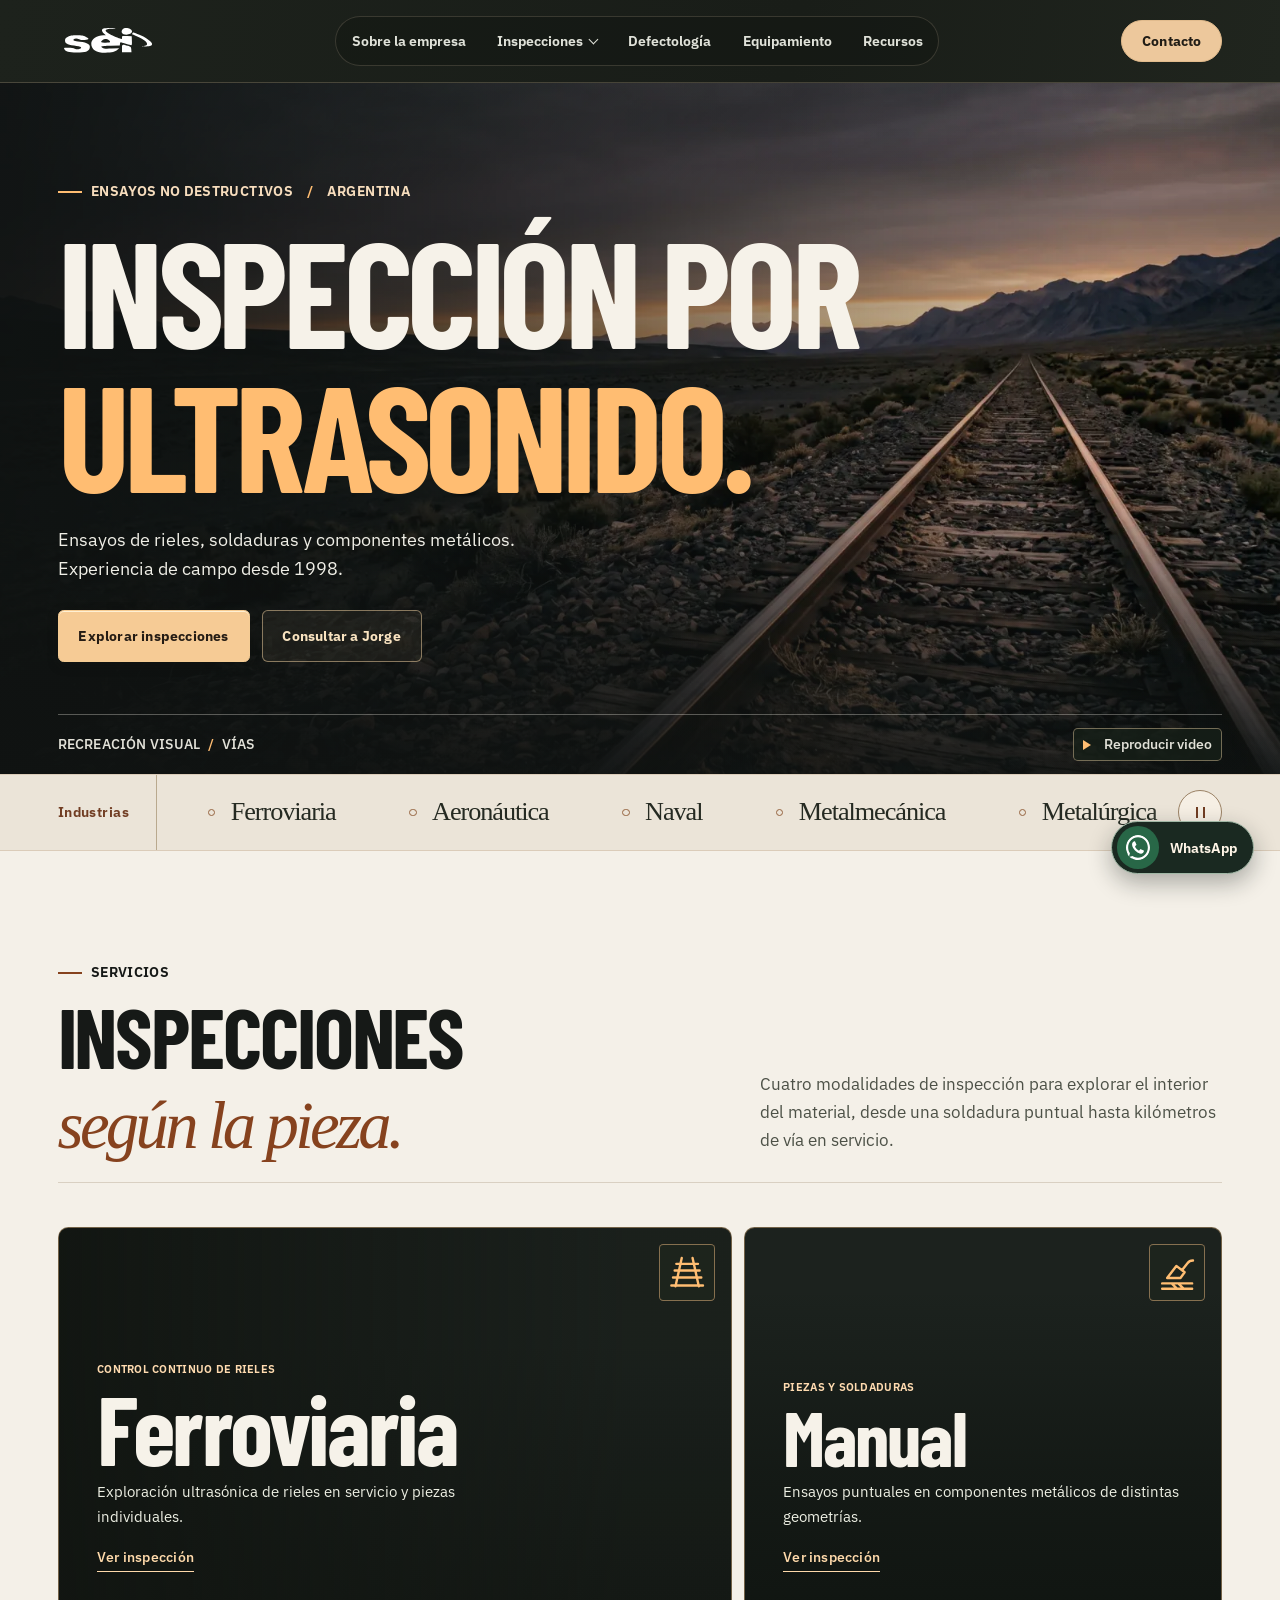
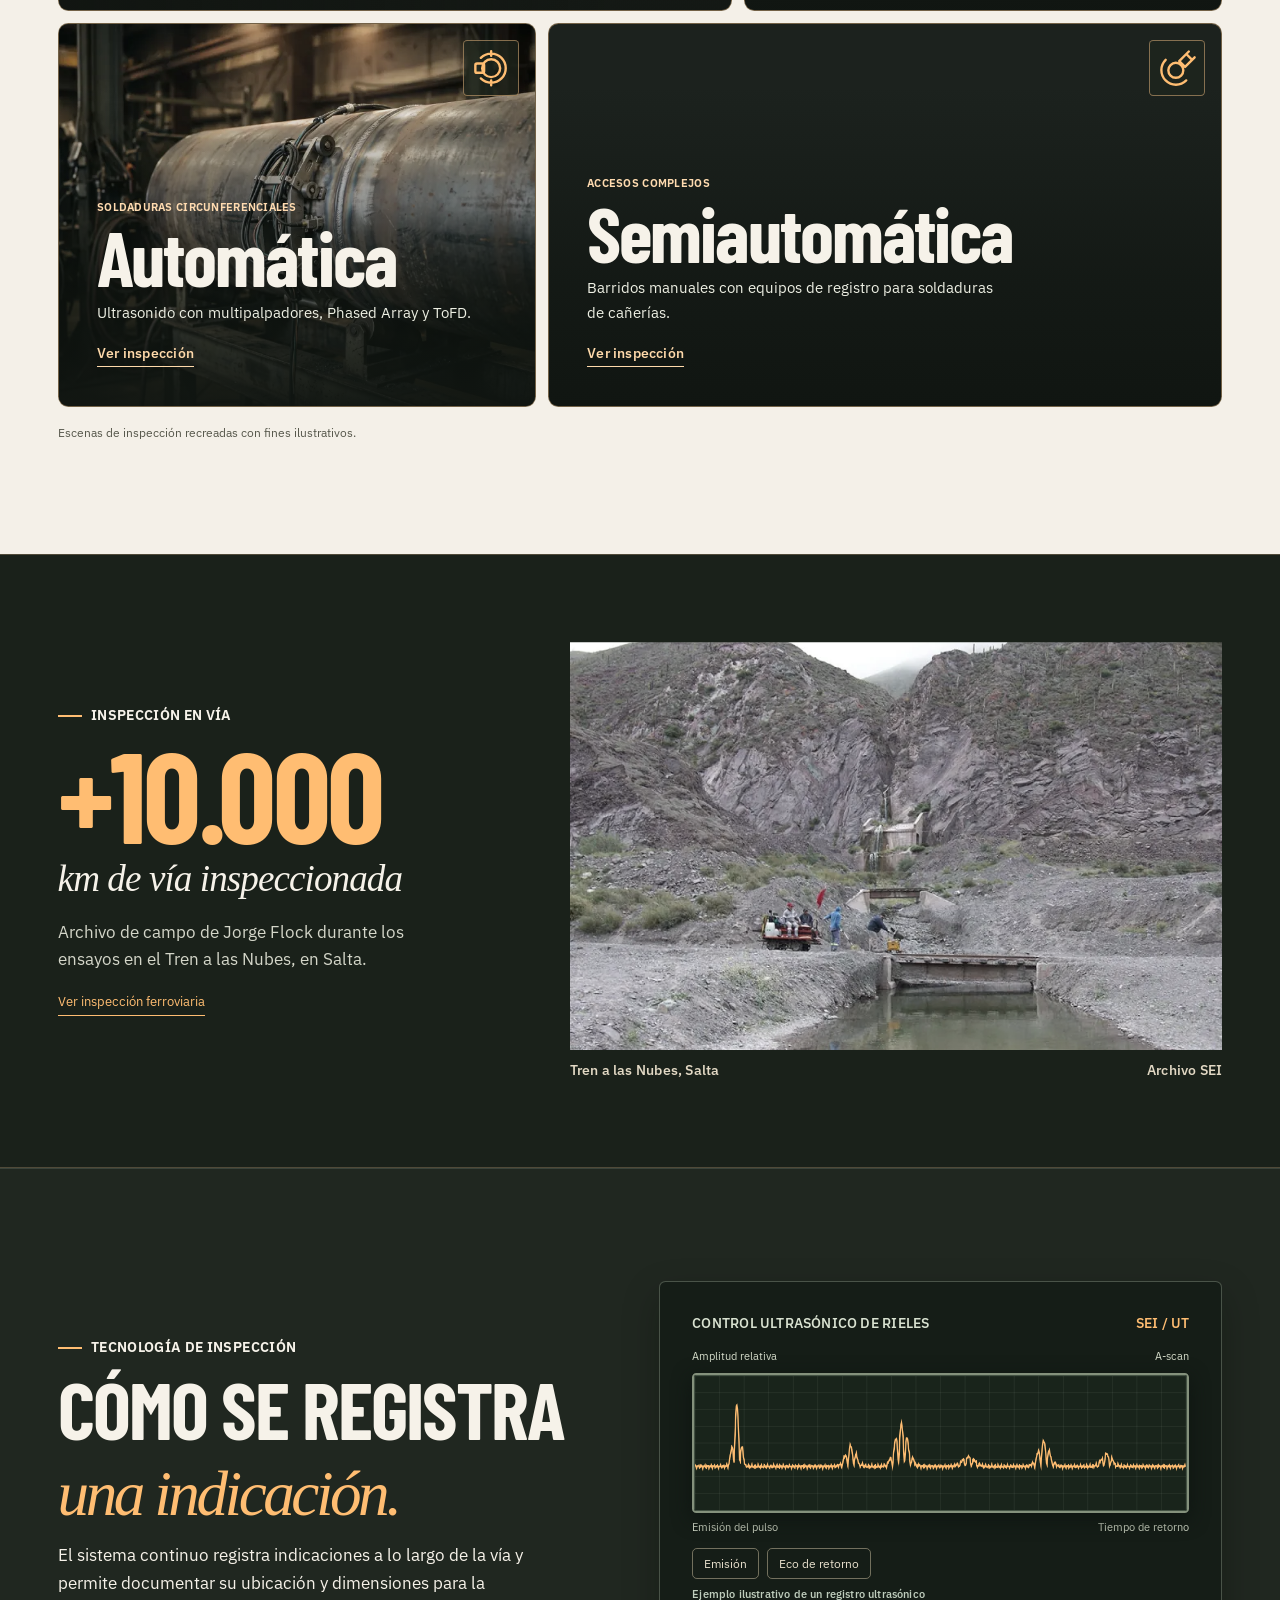
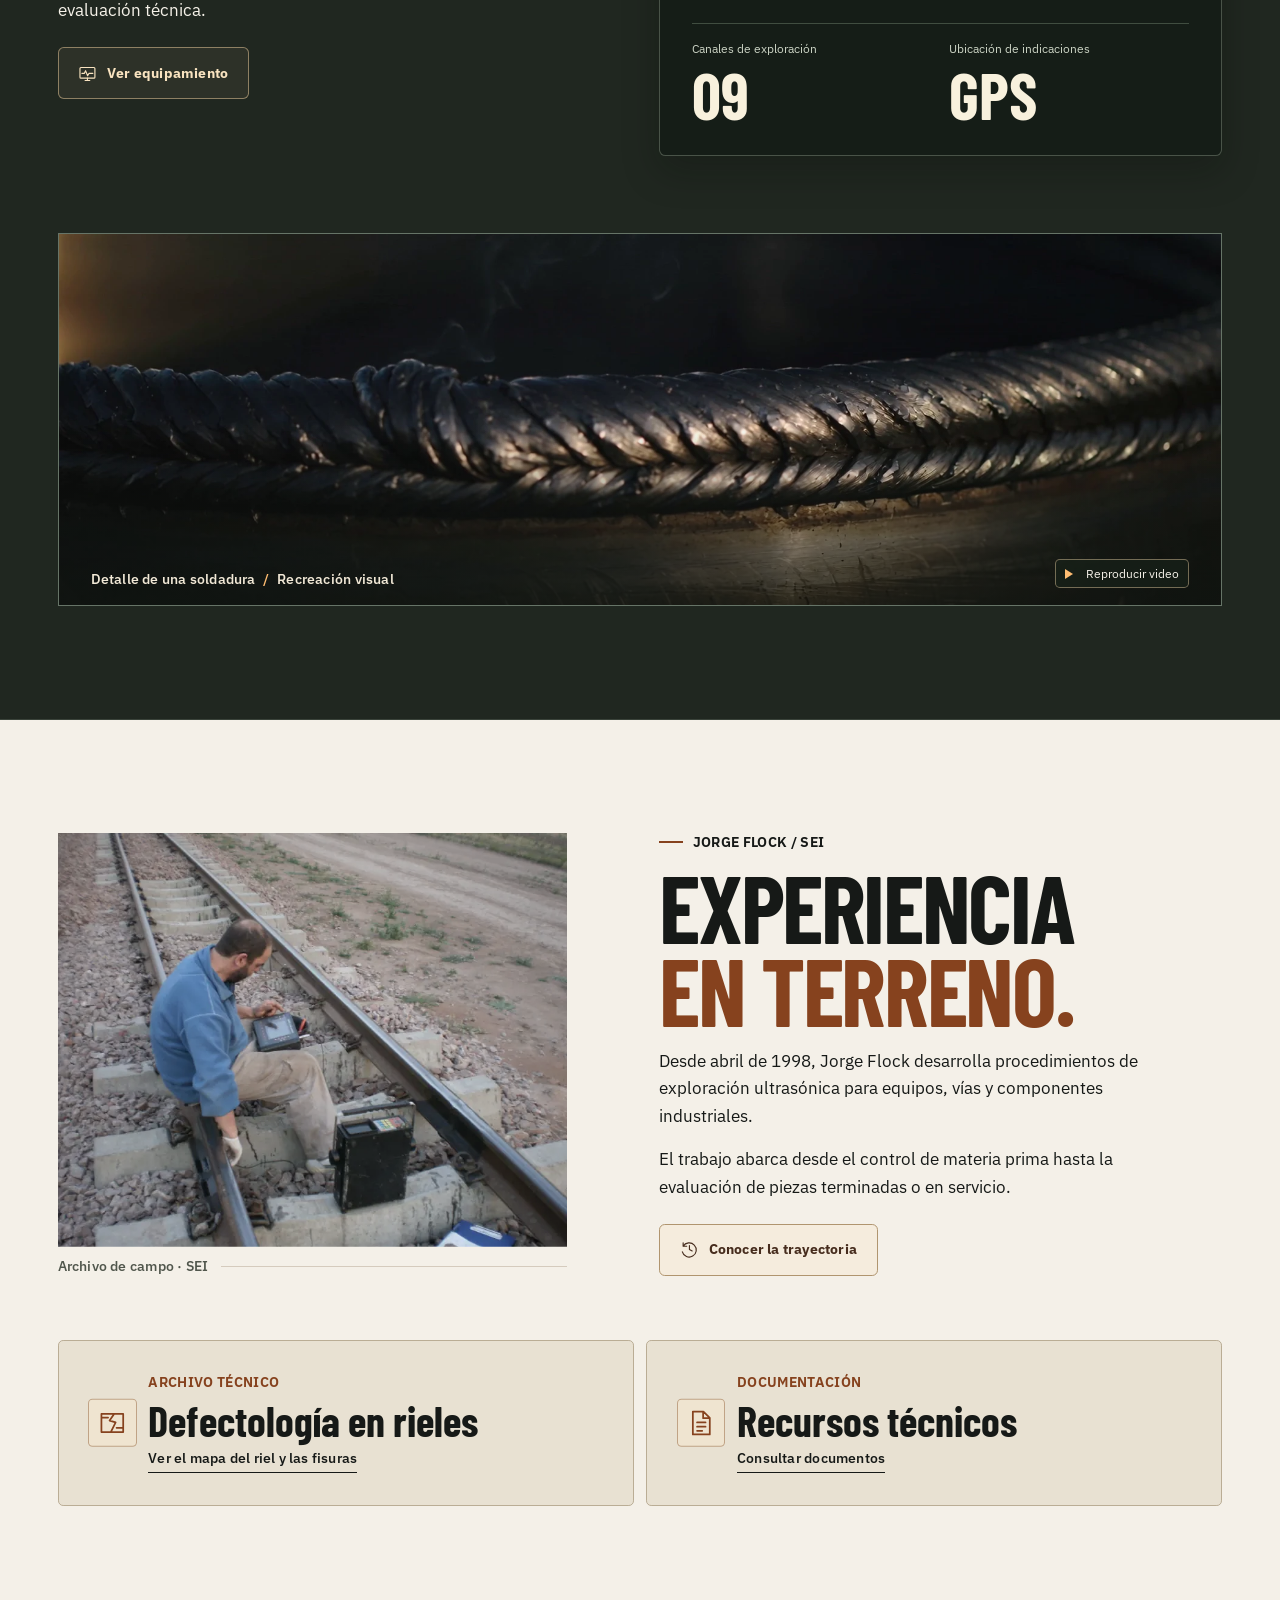
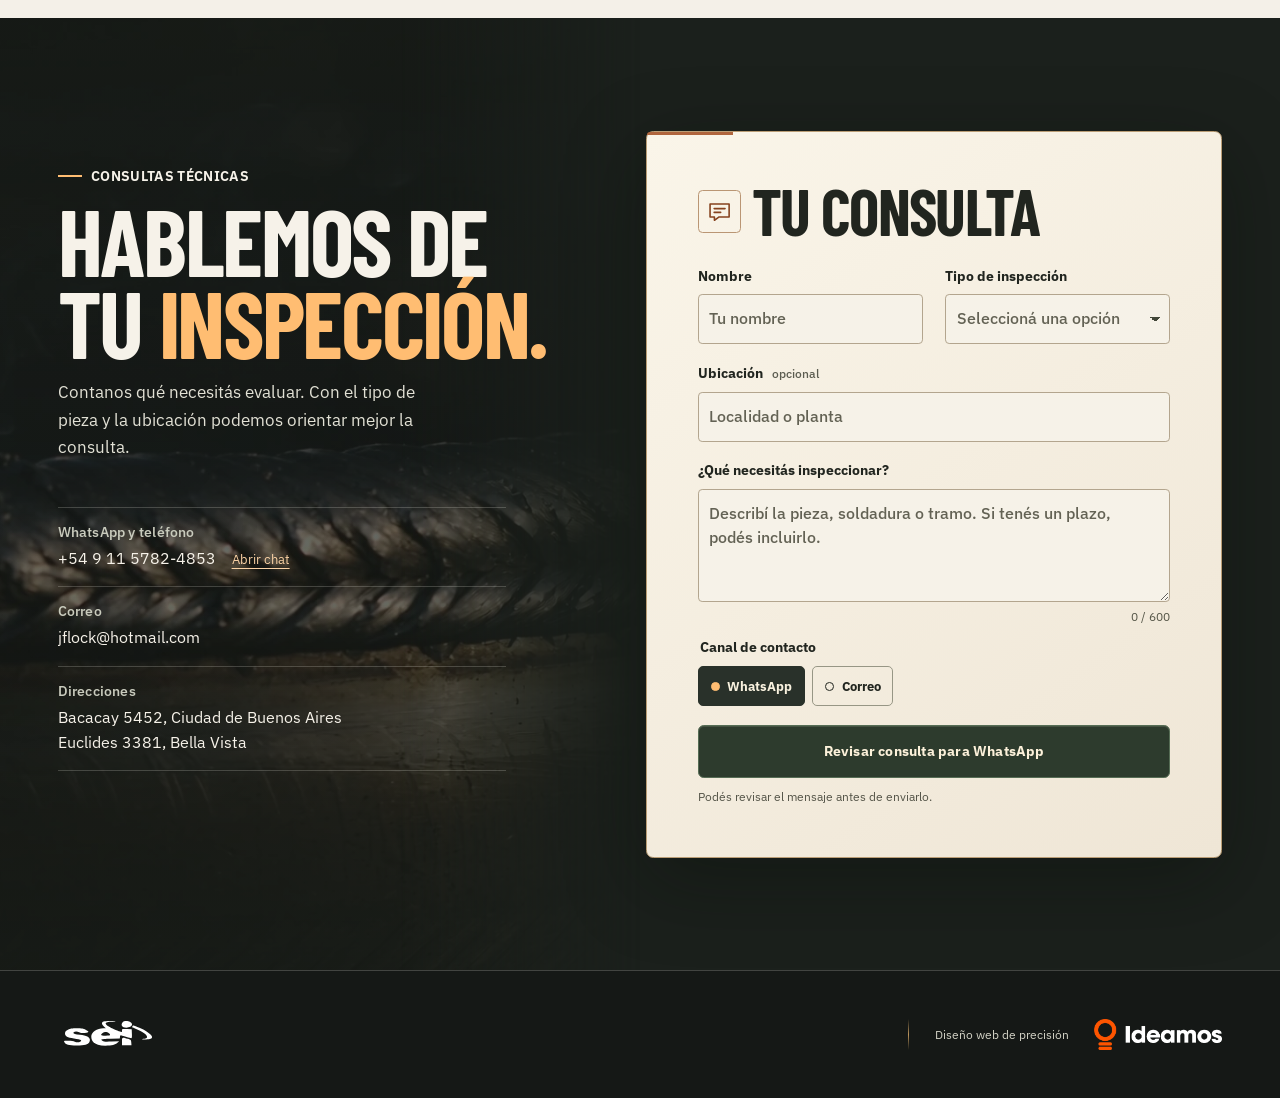
==== index.html @ f67b3a11 "Refinar la cinta editorial de industrias" ====
<!doctype html>
<html lang="es-AR">
<head>
  <meta charset="utf-8">
  <meta name="viewport" content="width=device-width, initial-scale=1">
  <meta name="description" content="Jorge Flock · SEI. Ensayos no destructivos e inspección por ultrasonido de rieles, soldaduras y piezas metálicas. Experiencia en Argentina desde 1998.">
  <meta name="robots" content="noindex, follow">
  <meta property="og:type" content="website">
  <meta property="og:locale" content="es_AR">
  <meta property="og:site_name" content="Jorge Flock SEI">
  <meta property="og:title" content="Ensayos no destructivos por ultrasonido | Jorge Flock SEI">
  <meta property="og:description" content="Jorge Flock · SEI. Ensayos no destructivos e inspección por ultrasonido de rieles, soldaduras y piezas metálicas. Experiencia en Argentina desde 1998.">
  <meta property="og:url" content="https://estudioideamos.github.io/jorge-flock/">
  <meta property="og:image" content="https://estudioideamos.github.io/jorge-flock/assets/rail-dawn.webp">
  <meta name="twitter:card" content="summary_large_image">
  <meta name="theme-color" content="#151817">
  <link rel="icon" href="assets/marca.svg?v=sei" type="image/svg+xml">
  <link rel="stylesheet" href="assets/site.css?v=flock-industries">
  <script src="assets/site.js?v=flock-speed-editorial" defer></script>
  <title>Ensayos no destructivos por ultrasonido | Jorge Flock SEI</title>
  <script type="application/ld+json">{"@context":"https://schema.org","@type":"Organization","name":"Jorge Flock SEI","url":"https://jorgeflock.com.ar/","logo":"https://estudioideamos.github.io/jorge-flock/assets/sei.svg","telephone":"+54 9 11 5782 4853","email":"jflock@hotmail.com","areaServed":"Argentina"}</script>
</head>
<body class="home">
<div class="reading-progress" aria-hidden="true"></div>
<a class="skip" href="#contenido">Ir al contenido</a>
<header class="masthead">
  <div class="shell header-inner">
    <a class="brand" href="./" aria-label="SEI Jorge Flock, inicio"><img class="brand-logo" src="assets/sei.svg" width="153" height="56" alt=""></a>
    <button type="button" class="menu-toggle" aria-expanded="false" aria-controls="menu"><span class="menu-toggle-icon" aria-hidden="true"></span><span class="menu-toggle-label">Menú</span></button>
    <nav class="nav" id="menu" aria-label="Principal">
      <a href="sobre-la-empresa/">Sobre la empresa</a>
      <details class="nav-inspections">
        <summary>Inspecciones <span class="nav-chevron" aria-hidden="true"></span></summary>
        <div class="nav-options"><a href="#inspecciones">Todas las inspecciones</a><a href="inspeccion-ferroviaria/" aria-labelledby="nav-inspeccion-ferroviaria" aria-describedby="nav-inspeccion-ferroviaria-detail"><span class="nav-option-icon"><svg class="tech-icon" viewBox="0 0 24 24" aria-hidden="true" focusable="false"><use href="assets/inspection-icons.svg#rail"/></svg></span><span class="nav-option-copy"><strong id="nav-inspeccion-ferroviaria">Inspección ferroviaria</strong><small id="nav-inspeccion-ferroviaria-detail">Exploración continua de rieles</small></span></a><a href="inspeccion-manual/" aria-labelledby="nav-inspeccion-manual" aria-describedby="nav-inspeccion-manual-detail"><span class="nav-option-icon"><svg class="tech-icon" viewBox="0 0 24 24" aria-hidden="true" focusable="false"><use href="assets/inspection-icons.svg#probe"/></svg></span><span class="nav-option-copy"><strong id="nav-inspeccion-manual">Inspección manual</strong><small id="nav-inspeccion-manual-detail">Piezas, soldaduras y componentes</small></span></a><a href="inspeccion-automatica/" aria-labelledby="nav-inspeccion-automatica" aria-describedby="nav-inspeccion-automatica-detail"><span class="nav-option-icon"><svg class="tech-icon" viewBox="0 0 24 24" aria-hidden="true" focusable="false"><use href="assets/inspection-icons.svg#auto"/></svg></span><span class="nav-option-copy"><strong id="nav-inspeccion-automatica">Inspección automática</strong><small id="nav-inspeccion-automatica-detail">Barrido motorizado de soldaduras</small></span></a><a href="inspeccion-semi-automatica/" aria-labelledby="nav-inspeccion-semi-automatica" aria-describedby="nav-inspeccion-semi-automatica-detail"><span class="nav-option-icon"><svg class="tech-icon" viewBox="0 0 24 24" aria-hidden="true" focusable="false"><use href="assets/inspection-icons.svg#semi"/></svg></span><span class="nav-option-copy"><strong id="nav-inspeccion-semi-automatica">Inspección semiautomática</strong><small id="nav-inspeccion-semi-automatica-detail">Barrido guiado en accesos complejos</small></span></a></div>
      </details>
      <a href="defectologia/">Defectología</a><a href="equipamiento/">Equipamiento</a><a href="recursos/">Recursos</a>
      <a class="nav-contact" href="#contacto">Contacto</a>
    </nav>
    <a class="button header-cta" href="#contacto">Contacto</a>
  </div>
</header>
<main id="contenido">
  <section class="hero" aria-labelledby="titulo">
    <div class="hero-media">
      <img width="2300" height="1284" class="hero-poster" src="assets/responsive/rail-dawn-1080.webp" srcset="assets/responsive/rail-dawn-640.webp 640w, assets/responsive/rail-dawn-1080.webp 1080w, assets/responsive/rail-dawn-1600.webp 1600w" sizes="100vw" alt="" fetchpriority="high">
      <video id="hero-film" muted loop playsinline preload="none" data-src="assets/rail-motion.mp4" data-autoplay aria-hidden="true"></video>
    </div>
    <div class="shell hero-inner">
      <p class="eyebrow"><span class="dash"></span> ENSAYOS NO DESTRUCTIVOS <span class="hero-slash">/</span> ARGENTINA</p>
      <h1 id="titulo"><span class="hero-line"><span>Inspección por</span></span>
      <span class="hero-line"><em>ultrasonido.</em></span></h1>
      <p class="hero-description">Ensayos de rieles, soldaduras y componentes metálicos. Experiencia de campo desde 1998.</p>
      <div class="hero-actions"><a class="button solid" href="#inspecciones">Explorar inspecciones</a><a class="button ghost" href="#contacto">Consultar a Jorge</a></div>
      <div class="hero-bottom"><span>RECREACIÓN VISUAL <span class="hero-slash">/</span> VÍAS</span><button class="film-toggle" type="button" aria-controls="hero-film" hidden><i aria-hidden="true"></i><span>Reproducir video</span></button></div>
    </div>
  </section>
  <div class="marquee" role="group" aria-labelledby="marquee-industrias">
    <p class="marquee-label" id="marquee-industrias">Industrias</p>
    <div class="marquee-window"><div class="marquee-track">
      <div class="marquee-group"><span>Ferroviaria</span><span>Aeronáutica</span><span>Naval</span><span>Metalmecánica</span><span>Metalúrgica</span><span>Petróleo y gas</span></div>
      <div class="marquee-group marquee-copy" aria-hidden="true"><span>Ferroviaria</span><span>Aeronáutica</span><span>Naval</span><span>Metalmecánica</span><span>Metalúrgica</span><span>Petróleo y gas</span></div>
    </div></div>
    <button class="marquee-toggle" type="button" aria-label="Pausar cintas en movimiento" hidden><i aria-hidden="true"></i></button>
  </div>

  <section class="services paper section" id="inspecciones" aria-labelledby="servicios-titulo">
    <div class="shell">
      <div class="section-heading" data-reveal><div><p class="eyebrow"><span class="dash"></span> SERVICIOS</p><h2 id="servicios-titulo">Inspecciones<br><em>según la pieza.</em></h2></div><p>Cuatro modalidades de inspección para explorar el interior del material, desde una soldadura puntual hasta kilómetros de vía en servicio.</p></div>
      <div class="service-grid">
        <a data-reveal class="service-card featured" href="inspeccion-ferroviaria/"><img decoding="async" src="assets/responsive/rail-inspection-480.webp" srcset="assets/responsive/rail-inspection-480.webp 480w, assets/responsive/rail-inspection-800.webp 800w, assets/responsive/rail-inspection-1200.webp 1200w, assets/rail-inspection.webp 2300w" sizes="(max-width: 600px) 92vw, (max-width: 960px) 47vw, 40vw" alt="" width="2300" height="1284" loading="lazy"><div class="service-content"><span class="eyebrow">CONTROL CONTINUO DE RIELES</span><h3><svg class="tech-icon" viewBox="0 0 24 24" aria-hidden="true" focusable="false"><use href="assets/inspection-icons.svg#rail"/></svg>Ferroviaria</h3><p>Exploración ultrasónica de rieles en servicio y piezas individuales.</p><span class="card-link">Ver inspección</span></div></a>
        <a data-reveal class="service-card" href="inspeccion-manual/"><img decoding="async" src="assets/responsive/manual-probe-480.webp" srcset="assets/responsive/manual-probe-480.webp 480w, assets/responsive/manual-probe-800.webp 800w, assets/responsive/manual-probe-1200.webp 1200w, assets/manual-probe.webp 2300w" sizes="(max-width: 600px) 92vw, (max-width: 960px) 47vw, 40vw" alt="" width="2300" height="1717" loading="lazy"><div class="service-content"><span class="eyebrow">PIEZAS Y SOLDADURAS</span><h3><svg class="tech-icon" viewBox="0 0 24 24" aria-hidden="true" focusable="false"><use href="assets/inspection-icons.svg#probe"/></svg>Manual</h3><p>Ensayos puntuales en componentes metálicos de distintas geometrías.</p><span class="card-link">Ver inspección</span></div></a>
        <a data-reveal class="service-card" href="inspeccion-automatica/"><img decoding="async" src="assets/responsive/automatic-weld-480.webp" srcset="assets/responsive/automatic-weld-480.webp 480w, assets/responsive/automatic-weld-800.webp 800w, assets/responsive/automatic-weld-1200.webp 1200w, assets/automatic-weld.webp 2300w" sizes="(max-width: 600px) 92vw, (max-width: 960px) 47vw, 40vw" alt="" width="2300" height="1717" loading="lazy"><div class="service-content"><span class="eyebrow">SOLDADURAS CIRCUNFERENCIALES</span><h3><svg class="tech-icon" viewBox="0 0 24 24" aria-hidden="true" focusable="false"><use href="assets/inspection-icons.svg#auto"/></svg>Automática</h3><p>Ultrasonido con multipalpadores, Phased Array y ToFD.</p><span class="card-link">Ver inspección</span></div></a>
        <a data-reveal class="service-card" href="inspeccion-semi-automatica/"><img decoding="async" src="assets/responsive/semi-inspection-480.webp" srcset="assets/responsive/semi-inspection-480.webp 480w, assets/responsive/semi-inspection-800.webp 800w, assets/responsive/semi-inspection-1200.webp 1200w, assets/semi-inspection.webp 2300w" sizes="(max-width: 600px) 92vw, (max-width: 960px) 47vw, 40vw" alt="" width="2300" height="1284" loading="lazy"><div class="service-content"><span class="eyebrow">ACCESOS COMPLEJOS</span><h3><svg class="tech-icon" viewBox="0 0 24 24" aria-hidden="true" focusable="false"><use href="assets/inspection-icons.svg#semi"/></svg>Semiautomática</h3><p>Barridos manuales con equipos de registro para soldaduras de cañerías.</p><span class="card-link">Ver inspección</span></div></a>
      </div>
      <p class="visual-caption">Escenas de inspección recreadas con fines ilustrativos.</p>
    </div>
  </section>
  <section class="field-feature" aria-labelledby="campo-titulo">
    <div class="shell field-inner">
      <div class="field-story" data-reveal>
        <p class="eyebrow"><span class="dash"></span> INSPECCIÓN EN VÍA</p>
        <h2 id="campo-titulo"><span>+10.000</span><em>km de vía inspeccionada</em></h2>
        <p>Archivo de campo de Jorge Flock durante los ensayos en el Tren a las Nubes, en Salta.</p>
        <a class="field-link" href="inspeccion-ferroviaria/">Ver inspección ferroviaria</a>
      </div>
      <figure class="field-photo" data-reveal>
        <div class="field-photo-frame">
          <img decoding="async" src="assets/responsive/rail-7-480.webp" srcset="assets/responsive/rail-7-480.webp 480w, assets/responsive/rail-7-800.webp 800w, assets/rail-7.webp 1000w" sizes="(max-width: 600px) 92vw, (max-width: 960px) 47vw, 40vw" alt="Equipo de inspección sobre las vías junto a una ladera de Salta" width="1000" height="750" loading="lazy">
        </div>
        <figcaption>Tren a las Nubes, Salta <span>Archivo SEI</span></figcaption>
      </figure>
    </div>
  </section>

  <section class="capability section" aria-labelledby="capacidad-titulo">
    <div class="shell capability-inner">
      <div class="capability-text" data-reveal><p class="eyebrow"><span class="dash"></span> TECNOLOGÍA DE INSPECCIÓN</p><h2 id="capacidad-titulo">Cómo se registra<br><em>una indicación.</em></h2><p>El sistema continuo registra indicaciones a lo largo de la vía y permite documentar su ubicación y dimensiones para la evaluación técnica.</p><a class="button ghost" href="equipamiento/"><svg class="tech-icon" viewBox="0 0 24 24" aria-hidden="true" focusable="false"><use href="assets/inspection-icons.svg#signal"/></svg>Ver equipamiento</a></div>
      <div class="instrument" data-reveal>
        <div class="instrument-head"><span>CONTROL ULTRASÓNICO DE RIELES</span><span class="instrument-type">SEI / UT</span></div>
        <div class="instrument-scale instrument-scale-header" aria-hidden="true"><span>Amplitud relativa</span><span>A-scan</span></div>
        <div class="instrument-screen"><canvas id="trace" width="880" height="240" aria-hidden="true"></canvas><span class="trace-cursor" aria-hidden="true" hidden></span></div>
        <div class="instrument-scale" aria-hidden="true"><span>Emisión del pulso</span><span>Tiempo de retorno</span></div>
        <div class="trace-steps" role="group" aria-label="Lectura de la señal" hidden>
          <button type="button" data-trace-step="0" aria-pressed="false">Emisión</button>
          <button type="button" data-trace-step="1" aria-pressed="false">Eco de retorno</button>
        </div>
        <div class="instrument-label" aria-live="polite">Ejemplo ilustrativo de un registro ultrasónico</div>
        <dl><div><dt>Canales de exploración</dt><dd>09</dd></div><div><dt>Ubicación de indicaciones</dt><dd>GPS</dd></div></dl>
      </div>
    </div>
    <figure class="shell material-film" data-reveal>
      <div class="material-film-frame">
        <video id="steel-film" muted loop playsinline preload="none" poster="assets/steel-motion.webp?v=detail" data-src="assets/steel-motion.mp4" data-autoplay aria-hidden="true"></video>
        <button class="film-toggle" type="button" aria-controls="steel-film" hidden><i aria-hidden="true"></i><span>Reproducir video</span></button>
      </div>
      <figcaption>Detalle de una soldadura <span class="hero-slash">/</span> Recreación visual</figcaption>
    </figure>
  </section>

  <section class="paper profile section" aria-labelledby="trayectoria-titulo">
    <div class="shell profile-inner">
      <figure class="profile-image" data-reveal><div><img decoding="async" src="assets/responsive/home-3-480.webp" srcset="assets/responsive/home-3-480.webp 480w, assets/responsive/home-3-800.webp 800w, assets/responsive/home-3-1200.webp 1200w, assets/home-3.webp 1920w" sizes="(max-width: 600px) 92vw, (max-width: 960px) 47vw, 40vw" alt="Archivo de trabajo de Jorge Flock" width="1920" height="1440" loading="lazy"></div><figcaption>Archivo de campo · SEI</figcaption></figure>
      <div data-reveal><p class="eyebrow"><span class="dash"></span> JORGE FLOCK / SEI</p><h2 id="trayectoria-titulo">Experiencia<br><em>en terreno.</em></h2><p>Desde abril de 1998, Jorge Flock desarrolla procedimientos de exploración ultrasónica para equipos, vías y componentes industriales.</p><p>El trabajo abarca desde el control de materia prima hasta la evaluación de piezas terminadas o en servicio.</p><a class="button outline" href="sobre-la-empresa/"><svg class="tech-icon" viewBox="0 0 24 24" aria-hidden="true" focusable="false"><use href="assets/inspection-icons.svg#history"/></svg>Conocer la trayectoria</a></div>
    </div>
    <div class="shell resource-rail" data-reveal><a href="defectologia/"><svg class="tech-icon" viewBox="0 0 24 24" aria-hidden="true" focusable="false"><use href="assets/inspection-icons.svg#fracture"/></svg><span class="eyebrow">ARCHIVO TÉCNICO</span><strong>Defectología en rieles</strong><span class="card-link">Ver el mapa del riel y las fisuras</span></a><a href="recursos/"><svg class="tech-icon" viewBox="0 0 24 24" aria-hidden="true" focusable="false"><use href="assets/inspection-icons.svg#doc"/></svg><span class="eyebrow">DOCUMENTACIÓN</span><strong>Recursos técnicos</strong><span class="card-link">Consultar documentos</span></a></div>
  </section>

  <section class="contact section" id="contacto" aria-labelledby="contacto-titulo">
    <div class="shell contact-inner">
      <div class="contact-editorial" data-reveal>
        <p class="eyebrow"><span class="dash"></span> CONSULTAS TÉCNICAS</p>
        <h2 id="contacto-titulo">Hablemos de<br>tu <em>inspección.</em></h2>
        <p>Contanos qué necesitás evaluar. Con el tipo de pieza y la ubicación podemos orientar mejor la consulta.</p>
        <dl class="contact-data">
          <div><dt>WhatsApp y teléfono</dt><dd class="contact-phone"><a href="tel:+5491157824853">+54 9 11 5782-4853</a><a class="contact-direct" href="https://wa.me/5491157824853">Abrir chat</a></dd></div>
          <div><dt>Correo</dt><dd><a href="mailto:jflock@hotmail.com">jflock@hotmail.com</a></dd></div>
          <div><dt>Direcciones</dt><dd>Bacacay 5452, Ciudad de Buenos Aires<br>Euclides 3381, Bella Vista</dd></div>
        </dl>
      </div>

      <form class="contact-form" id="consulta" action="https://wa.me/5491157824853" method="get" target="_blank" data-reveal aria-labelledby="consulta-titulo">
        <h3 id="consulta-titulo"><svg class="tech-icon" viewBox="0 0 24 24" aria-hidden="true" focusable="false"><use href="assets/inspection-icons.svg#chat"/></svg>Tu consulta</h3>
        <div class="contact-fields">
          <div class="field" data-enhanced hidden>
            <label for="nombre">Nombre</label>
            <input id="nombre" autocomplete="name" placeholder="Tu nombre" maxlength="100">
          </div>
          <div class="field" data-enhanced hidden>
            <label for="servicio">Tipo de inspección</label>
            <select id="servicio">
              <option value="" selected disabled>Seleccioná una opción</option>
              <option value="ferroviaria">Ferroviaria</option>
              <option value="manual">Manual</option>
              <option value="automatica">Automática</option>
              <option value="semiautomatica">Semiautomática</option>
              <option value="asesoramiento">Necesito asesoramiento</option>
            </select>
          </div>
          <div class="field field-wide" data-enhanced hidden>
            <label for="ubicacion">Ubicación <span>opcional</span></label>
            <input id="ubicacion" maxlength="120" autocomplete="off" placeholder="Localidad o planta">
          </div>
          <div class="field field-wide">
            <label for="mensaje">¿Qué necesitás inspeccionar?</label>
            <textarea id="mensaje" name="text" rows="3" maxlength="600" required placeholder="Describí la pieza, soldadura o tramo. Si tenés un plazo, podés incluirlo."></textarea>
            <span class="field-counter" id="contador" aria-hidden="true" hidden>0 / 600</span>
          </div>
        </div>
        <fieldset class="contact-channel" data-enhanced hidden>
          <legend>Canal de contacto</legend>
          <div class="channel-options">
            <label><input type="radio" name="canal" value="whatsapp" checked><span>WhatsApp</span></label>
            <label><input type="radio" name="canal" value="email"><span>Correo</span></label>
          </div>
        </fieldset>
        <div class="contact-submit">
          <button class="button" type="submit" aria-describedby="consulta-ayuda">Continuar por WhatsApp</button>
          <p id="consulta-ayuda">Podés revisar el mensaje antes de enviarlo.</p>
        </div>
      </form>
    </div>
    <dialog class="consultation-dialog" id="consulta-previa" aria-labelledby="previa-titulo">
      <div class="dialog-top"><h3 id="previa-titulo">Revisá tu consulta</h3><button type="button" class="dialog-close" aria-label="Cerrar vista previa">×</button></div>
      <pre id="previa-mensaje"></pre>
      <div class="dialog-actions"><button class="button outline" type="button">Editar consulta</button><a class="button preview-send" rel="noopener">Abrir WhatsApp</a></div>
    </dialog>
  </section>
</main>
<footer class="footer">
  <div class="shell footer-inner">
    <a class="brand" href="./" aria-label="Jorge Flock, inicio">
      <img class="brand-logo" src="assets/sei.svg" width="153" height="56" alt="">
    </a>
    <a class="footer-credit" href="https://ideamos.com.ar/">
      <span>Diseño web de precisión</span>
      <img src="assets/ideamos-logo.webp" alt="Ideamos" width="870" height="213" decoding="async">
    </a>
  </div>
</footer>
<a class="whatsapp-float" href="https://wa.me/5491157824853" aria-label="Consultar a Jorge por WhatsApp" target="_blank" rel="noopener">
  <img src="assets/whatsapp-oficial.svg" width="28" height="28" alt="" decoding="async">
  <span aria-hidden="true">WhatsApp</span>
</a>
</body>
</html>
---- assets/site.css ----
@font-face{font-family:Barlow;src:url(barlow-700.woff2) format("woff2");font-style:normal;font-weight:700;font-display:swap}
@font-face{font-family:"IBM Plex Sans";src:url(plex-sans.woff2) format("woff2");font-style:normal;font-weight:400 700;font-display:swap}
:root{--ink:#161917;--night:#111412;--light:#f6f2e9;--paper:#efece2;--accent:#ffbd72;--rust:#86421e;--muted:#b5bbb3;--line:rgba(245,242,234,.2);--paper-line:#c7c5b9;--display:Barlow,"Arial Narrow",Impact,sans-serif;--sans:"IBM Plex Sans",Arial,sans-serif}
*,*::before,*::after{box-sizing:border-box}
html{scroll-behavior:smooth}
body{margin:0;background:var(--night);color:var(--light);font:400 1.0625rem/1.62 var(--sans)}
a{color:inherit;text-decoration:none}
button{color:inherit;font:inherit}
img,video,canvas{display:block;max-width:100%}
figure,p,h1,h2,h3,dl,dd{margin:0}
[hidden]{display:none!important}
:focus-visible{outline:3px solid currentColor;outline-offset:5px}
.skip{position:fixed;z-index:9;left:1rem;top:1rem;padding:.5rem 1rem;background:var(--accent);color:var(--ink);transform:translateY(-180%)}
.skip:focus{transform:none}
.shell{width:min(calc(100% - clamp(2.5rem,9vw,9rem)),85rem);margin-inline:auto}
.masthead{position:relative;z-index:3;background:#151816;border-bottom:1px solid #ffffff1c}
.header-inner{min-height:5.25rem;display:grid;grid-template-columns:1fr auto 1fr;gap:1.6rem;align-items:center}
.brand{display:inline-flex;align-items:center;width:max-content;line-height:1}
.brand-logo{width:clamp(4.5rem,7.5vw,6.4rem);height:auto;flex:none}
.nav{display:flex;gap:clamp(1.2rem,2.65vw,3.1rem);align-items:center;justify-content:center;color:#e0e2d9;font-size:.9rem;font-weight:650}
.nav a:hover,.nav a[aria-current]{color:var(--accent)}
.menu-toggle{display:none}
.button{display:inline-flex;justify-content:center;align-items:center;min-height:3.25rem;padding:.66rem 1.12rem;border:1px solid #f6f2e960;font-size:.845rem;font-weight:780;line-height:1.25;transition:background .2s,color .2s,border-color .2s}
.header-cta{justify-self:end;padding-inline:1.2rem;min-height:2.65rem;color:var(--accent);border-color:#ffbd7270}
.button:hover{background:var(--light);color:var(--ink);border-color:var(--light)}
.button.solid{background:var(--accent);color:#201b14;border-color:var(--accent)}
.button.solid:hover{background:#ffd7a9;border-color:#ffd7a9}
.button.outline{border-color:#53564d;color:var(--ink)}
.button.outline:hover{background:var(--ink);border-color:var(--ink);color:var(--light)}
.hero{position:relative;isolation:isolate;overflow:hidden;background:#262c29}
.hero-media{position:absolute;inset:0;z-index:-2;background:#262c29}
.hero-poster{width:100%;height:100%;object-fit:cover;object-position:56% 62%}
.hero-media video{width:100%;height:100%;object-fit:cover;object-position:64% 57%;filter:saturate(.62) brightness(.91)}
.hero::after{content:"";position:absolute;inset:0;pointer-events:none;z-index:-1;background:linear-gradient(90deg,#101312f5 0%,#101312c9 30%,#10131245 68%,#10131220 100%),linear-gradient(0deg,#101312e8 0%,transparent 25%,transparent 72%,#10131252 100%)}
.hero-inner{position:relative;min-height:clamp(38rem,calc(85svh - 5.25rem),55rem);padding-top:clamp(5rem,11vh,9rem);padding-bottom:7rem;display:flex;align-items:flex-start;flex-direction:column;justify-content:center}
.eyebrow,.hero-bottom,.instrument-head,.instrument-label,.card-link,.breadcrumb,figcaption,.contact-data dt{font-family:var(--sans);font-size:.875rem;letter-spacing:.015em;line-height:1.35;font-weight:550}
.eyebrow{display:flex;align-items:center;gap:.58rem;font-weight:650;letter-spacing:.025em}
.dash{width:1.5rem;height:2px;background:var(--accent);display:inline-block;flex:none}
.hero .eyebrow{color:#f7ddbd;margin-bottom:1.45rem}
.hero-slash{color:var(--accent);margin:0 .32em}
h1,h2,h3{font-family:var(--display);font-weight:700;line-height:.88;letter-spacing:-.025em;text-transform:uppercase;text-wrap:balance}
h1 em,h2 em{font-style:normal;color:var(--accent)}
.hero h1{font-size:clamp(5rem,11.7vw,11.1rem);letter-spacing:-.036em}
.hero-description{max-width:30rem;margin-top:1.55rem;color:#efeee6;font-size:clamp(1rem,1.4vw,1.14rem)}
.hero-actions{display:flex;flex-wrap:wrap;gap:.75rem;margin-top:1.7rem}
.hero-bottom{position:absolute;inset:auto 0 0;display:flex;align-items:center;justify-content:space-between;gap:1rem;min-height:3.75rem;border-top:1px solid #f6f2e952;color:#e2e1d8}
.film-toggle{display:inline-flex;align-items:center;gap:.55rem;border:0;background:none;cursor:pointer;padding:.5rem 0 .5rem .45rem;font:inherit}
.film-toggle i{width:9px;height:10px;border-inline:2px solid var(--accent)}
.film-toggle.is-paused i{width:0;height:0;border:5px solid transparent;border-left:8px solid var(--accent)}
.paper{background:var(--paper);color:var(--ink)}
.paper h2 em{color:var(--rust)}
.paper .dash{background:var(--rust)}
.section{padding-block:clamp(4.6rem,8.8vw,9rem)}
.section-heading{display:grid;grid-template-columns:1.45fr 1fr;align-items:end;gap:2rem;margin-bottom:2.8rem}
.section-heading>p{max-width:31rem;padding-bottom:.4rem;color:#4d5147;font-size:1.08rem}
h2{font-size:clamp(3.8rem,7.4vw,7.25rem);margin-top:.84rem}
.service-grid{display:grid;grid-template-columns:1fr 1fr 1fr;gap:1px;background:#c4c5b8;border:1px solid #c4c5b8}
.service-card{display:flex;position:relative;isolation:isolate;min-width:0;min-height:24rem;overflow:hidden;align-items:flex-end;background:#1c221e;color:var(--light);transform:translateZ(0)}
.service-card.featured{grid-column:span 3;min-height:clamp(21rem,34vw,34rem)}
.service-card::after{position:absolute;content:"";inset:0;z-index:-1;background:linear-gradient(0deg,#111511f7 0%,#111511a6 38%,transparent 95%)}
.service-card.featured::after{background:linear-gradient(90deg,#111511ec 0%,#11151130 84%),linear-gradient(0deg,#111511b0,transparent 70%)}
.service-card img{position:absolute;z-index:-2;width:100%;height:100%;inset:0;object-fit:cover;object-position:center;filter:saturate(.72);transition:transform .5s}
.service-card:hover img,.service-card:focus-visible img{transform:scale(1.045)}
.service-content{padding:clamp(1.35rem,3vw,3.5rem);width:100%}
.service-content .eyebrow{color:#ffdbb0;font-size:.69rem}
.service-content h3{font-size:clamp(2.65rem,4vw,5rem);margin:.5rem 0 .55rem;text-transform:none}
.featured h3{font-size:clamp(4rem,9vw,8.5rem)}
.service-content p{max-width:26rem;color:#edefe3;font-size:.95rem;margin-bottom:.9rem}
.card-link{display:inline-block;border-bottom:1px solid currentColor;padding-bottom:.25rem}
.capability{background:#202720;color:var(--light);border-block:1px solid #3a433a}
.capability-inner,.profile-inner,.contact-inner{display:grid;grid-template-columns:.95fr 1.05fr;align-items:center;gap:clamp(2rem,7.2vw,8rem)}
.capability-text>p:not(.eyebrow),.profile-inner p:not(.eyebrow),.contact p:not(.eyebrow){max-width:31rem;margin-top:1rem}
.capability-text .button,.profile .button{margin-top:1.4rem}
.instrument{padding:clamp(1rem,2.5vw,2.1rem);background:#151d17;border:1px solid #95a28e68;box-shadow:0 15px 36px #090d0940}
.instrument-head{display:flex;justify-content:space-between;gap:1rem;color:#d9e2d1}
.instrument-type{color:var(--accent);white-space:nowrap}
.instrument canvas{width:100%;height:auto;margin:1.15rem 0 .45rem;border:1px solid #899d8460;background:#19241b}
.instrument-label{font-size:.7rem;color:#bfcdbd}
.instrument dl{display:grid;grid-template-columns:1fr 1fr;gap:1rem;border-top:1px solid #899d8460;padding-top:.9rem;margin-top:1.3rem}
.instrument dd{font:700 clamp(2.4rem,5vw,4.75rem)/.9 var(--display);color:#f8f1dd}
.instrument dt{font-size:.78rem;margin-bottom:.45rem;color:#ccd4c5}
.profile-inner figure{align-self:stretch;display:flex;flex-direction:column;justify-content:center}
.profile-inner img{width:100%;height:auto;aspect-ratio:1.23;object-fit:cover;filter:saturate(.72)}
figcaption{margin-top:.66rem;color:#50564c}
.resource-rail{margin-top:4rem;display:grid;grid-template-columns:1fr 1fr;border-block:1px solid var(--paper-line)}
.resource-rail>a{padding:1.1rem 1rem 1.25rem 0;display:grid;gap:.45rem;justify-items:start}
.resource-rail>a+a{padding-left:1.25rem;border-left:1px solid var(--paper-line)}
.resource-rail>a:hover,.resource-rail .eyebrow{color:var(--rust)}
.resource-rail strong{font:700 clamp(1.75rem,3.3vw,3.15rem)/1 var(--display)}
.contact{background:#222623;color:var(--light)}
.contact-data>div{padding:.95rem 0;border-top:1px solid var(--line)}
.contact-data>div:last-child{border-bottom:1px solid var(--line)}
.contact-data dt{color:#c9cbbd}
.contact-data dd{margin-top:.25rem;font-size:1.08rem}
.contact-data a:hover, .footer .brand:hover { color: var(--accent); }
.footer {
  border-top: 1px solid var(--line);
  background: #151816;
}
.footer-inner {
  display: flex;
  justify-content: space-between;
  align-items: center;
  gap: 1.5rem;
  padding-block: clamp(1.65rem, 3.6vw, 2.85rem);
}
.footer .brand { transition: color .2s ease; }
.footer-credit {
  display: flex;
  align-items: center;
  gap: clamp(.9rem, 2vw, 1.6rem);
  color: #d4d3c6;
  font: .76rem/1.4 var(--sans);
  transition: color .2s ease;
}
.footer-credit img {
  width: clamp(6.8rem, 10vw, 8.4rem);
  height: auto;
  transition: transform .35s var(--motion);
}
.footer-credit::before {
  content: "";
  align-self: stretch;
  width: 1px;
  background: linear-gradient(transparent, #bb945c, transparent);
}
.footer-credit:hover, .footer-credit:focus-visible { color: var(--accent); }
.footer-credit:hover img { transform: translateX(.2rem); }
@media (max-width: 600px) {
  .footer-inner { flex-direction: column; align-items: stretch; gap: 1.3rem; }
  .footer-credit { width: fit-content; max-width: 100%; }
  .footer-credit::before { display: none; }
  .footer-credit img { order: -1; flex: none; }
}
.breadcrumb{color:#f7dabb;text-transform:uppercase}
.breadcrumb a{text-decoration:underline;text-underline-offset:.25em}
.detail-body{padding-block:clamp(3rem,7vw,6rem)}
@media(max-width:900px){
  .header-inner{gap:1rem}
  .nav{gap:1rem}
  .hero h1{font-size:clamp(4.5rem,12vw,8rem)}
  .service-grid{grid-template-columns:repeat(2,1fr)}
  .service-card.featured{grid-column:span 2}
  .service-card:last-child{grid-column:span 2;min-height:20rem}
  .capability-inner,.contact-inner{gap:2rem}
}
@media(max-width:690px){
  .header-inner{min-height:4.5rem;grid-template-columns:1fr auto auto}
  .menu-toggle{display:block;background:none;border:0;padding:.55rem 0;color:var(--light);font-size:.86rem;cursor:pointer}
  .header-cta{padding-inline:.6rem;font-size:.78rem;min-height:2.25rem}
  .nav{position:absolute;top:100%;left:0;width:100%;background:#151816;display:none;align-items:stretch;padding:.4rem 1.25rem 1rem}
  .nav a{padding:.67rem 0;border-bottom:1px solid #fff3}
  .menu-toggle[aria-expanded=true]+.nav{display:grid;gap:0}
  .hero-inner{min-height:36rem;padding-top:4rem;padding-bottom:6rem}
  .hero::after{background:linear-gradient(90deg,#101312d8,#10131261),linear-gradient(0deg,#101312e8,transparent 38%)}
  .hero h1{font-size:clamp(3.7rem,13.2vw,5.6rem)}
  .hero-poster,.hero-media video{object-position:62% 50%}
  .hero .eyebrow,.hero-bottom{font-size:.67rem}
  .hero-description{max-width:21rem}
  .section-heading,.capability-inner,.profile-inner,.contact-inner{grid-template-columns:1fr;gap:1.5rem}
  .section-heading{margin-bottom:1.55rem}
  .section-heading>p{padding:0}
  .profile-inner figure{grid-row:2}
  .service-grid{grid-template-columns:1fr}
  .service-card.featured,.service-card:last-child{grid-column:auto}
  .service-card,.service-card.featured,.service-card:last-child{min-height:19rem}
  .resource-rail{margin-top:2rem;grid-template-columns:1fr}
  .resource-rail>a+a{padding-left:0;border-left:0;border-top:1px solid var(--paper-line)}
}
@media(max-width:360px){
  .shell{width:calc(100% - 1.65rem)}
  .header-inner{gap:.5rem}
  .hero h1{font-size:12.9vw}
  .hero-actions .button{padding-inline:.65rem}
}
@media(prefers-reduced-motion:reduce){
  *,*::before,*::after{scroll-behavior:auto!important;transition:none!important}
}
.hero-media video{position:absolute;inset:0;opacity:0;transition:opacity .45s;object-position:55% 50%}
.hero-media video.is-playing{opacity:1}
@media(min-width:691px) and (max-height:690px){
  .hero-inner{min-height:32.5rem;padding-top:3.5rem;padding-bottom:5rem}
  .hero h1{font-size:clamp(4.5rem,10.4vw,7.4rem)}
  .hero .eyebrow{margin-bottom:1rem}
  .hero-description{margin-top:1.05rem}
  .hero-actions{margin-top:1.2rem}
}

/* Editorial composition */
:root {
  --motion: cubic-bezier(.23, 1, .32, 1);
}
.reading-progress {
  position: fixed;
  z-index: 6;
  inset: 0 0 auto;
  height: 2px;
  background: var(--accent);
  pointer-events: none;
  transform: scaleX(0);
  transform-origin: left;
}
.hero-line {
  display: block;
  padding: .08em .04em .12em 0;
  margin: -.08em -.04em -.12em 0;
  overflow: clip;
  white-space: nowrap;
}
.hero-line > * { display: block; }
.hero .hero-description { max-width: 31rem; }
.service-grid { gap: .72rem; border: 0; background: none; }
.service-card::after {
  background: linear-gradient(0deg, #101511f5 0%, #101511a6 35%, #10151100 84%);
}
.service-card img { transition: transform .8s var(--motion), filter .65s ease; }
.service-card .service-content { transition: transform .55s var(--motion); }
.service-card .card-link { color: #ffdaab; }
.service-card:focus-visible { outline-color: var(--rust); outline-offset: 3px; z-index: 1; }
.profile-image > div { overflow: hidden; }
.profile-image img { transition: transform 1s var(--motion), filter .65s ease; }
.profile figcaption { display: flex; justify-content: space-between; align-items: center; gap: .8rem; }
.profile figcaption::after { content: ""; height: 1px; background: var(--paper-line); flex: 1; }
.resource-rail > a { transition: background .3s, color .25s; }
.instrument-screen { position: relative; overflow: hidden; margin: 1.15rem 0 .45rem; }
.instrument-screen canvas { margin: 0; }
.instrument-screen::after {
  content: "";
  position: absolute;
  inset: 0 auto 0 0;
  width: 17%;
  background: linear-gradient(90deg, transparent, #ffbd7227, #ffbd7273 98%, transparent);
  pointer-events: none;
  opacity: 0;
}
.button { position: relative; transition: background .28s, color .28s, border-color .28s, transform .28s var(--motion); }
.button:active { transform: translateY(1px); }

@media (min-width: 901px) {
  .service-grid { grid-template-columns: repeat(12, minmax(0, 1fr)); }
  .service-card { grid-column: span 5; min-height: clamp(23rem, 30vw, 31rem); }
  .service-card.featured, .service-card:last-child { grid-column: span 7; min-height: clamp(23rem, 30vw, 31rem); }
  .service-card.featured img { object-position: 50% 58%; }
  .service-card:last-child img { object-position: 50% 48%; }
  .service-content h3 { font-size: clamp(3.45rem, 6vw, 6.6rem); }
  .service-card.featured h3 { font-size: clamp(3.75rem, 7.6vw, 8rem); }
}

@media (hover:hover) and (pointer:fine) {
  .service-card:hover img { transform: scale(1.07); filter: saturate(.95); }
  .service-card:hover .service-content { transform: translateY(-.38rem); }
  .profile-image:hover img { transform: scale(1.04); filter: saturate(.94); }
  .nav a { position: relative; }
  .nav a::after {
    content: "";
    position: absolute;
    inset: auto 0 -.4rem;
    height: 1px;
    background: currentColor;
    transform-origin: left;
    transform: scaleX(0);
    transition: transform .35s var(--motion);
  }
  .nav a:hover::after, .nav a[aria-current]::after { transform: scaleX(1); }
}

/* Contact and reading overlays */
.home .contact {
  position: relative;
  isolation: isolate;
  overflow: clip;
  background: #1b201c;
}
.home .contact::before {
  content: "";
  position: absolute;
  z-index: -1;
  inset: 0 50% 0 0;
  background: linear-gradient(180deg, #161a16e3 0%, #161a16a3 60%, #161a16ed 100%), url(steel-motion.webp?v=detail) 59% 61% / cover;
  mask-image: linear-gradient(90deg, #000 62%, transparent);
}
.home .contact-inner {
  grid-template-columns: minmax(0, .94fr) minmax(0, 1.06fr);
  align-items: start;
  gap: clamp(2.4rem, 6vw, 6rem);
}
.contact-editorial { padding-top: clamp(.25rem, 2.8vw, 2.6rem); }
.contact-editorial h2 { font-size: clamp(3.8rem, 7.3vw, 7.5rem); }
.contact-editorial > p:not(.eyebrow) { color: #e2e1d5; max-width: 25rem; }
.contact-editorial dl { margin-top: 2.8rem; max-width: 28rem; }
.contact-editorial dd { margin-top: .25rem; font-size: .97rem; }
.home .contact-form, .consultation-dialog {
  --form-ink: #21251f;
  --form-paper: #f0ebe0;
  --form-line: #9b9888;
  --form-accent: #8a492b;
  color: var(--form-ink);
  background: var(--form-paper);
}
.home .contact-form {
  position: relative;
  min-width: 0;
  padding: clamp(1.45rem, 4vw, 4rem);
  border: 1px solid #faf3dd;
  box-shadow: 0 1.4rem 5rem #090d095c;
}
.home .contact-form::before {
  position: absolute;
  inset: 0 auto auto 0;
  width: 5.4rem;
  height: 3px;
  content: "";
  background: #b0653d;
}
.contact-form h3, .dialog-top h3 { font-size: clamp(2.6rem, 5vw, 4.3rem); }
.contact-fields {
  display: grid;
  grid-template-columns: repeat(2, minmax(0, 1fr));
  column-gap: 1.4rem;
  row-gap: 1.12rem;
  margin-top: 1.6rem;
}
.field { position: relative; min-width: 0; }
.field-wide { grid-column: 1 / -1; }
.field label, .contact-channel legend { display: block; font-size: .875rem; font-weight: 800; }
.field label span { font-size: .78rem; font-weight: 500; color: #5b5c50; margin-left: .35rem; }
.field input, .field select, .field textarea {
  display: block;
  width: 100%;
  color: var(--form-ink);
  background-color: #f6f2e8;
  border: 0;
  border-bottom: 1px solid var(--form-line);
  border-radius: 0;
  font: 500 1rem/1.48 var(--sans);
  padding: .76rem .65rem;
  margin-top: .42rem;
  transition: border-color .25s, box-shadow .25s, background-color .25s;
}
.field select {
  appearance: none;
  padding-right: 1.6rem;
  background-image: linear-gradient(45deg, transparent 50%, #424739 50%), linear-gradient(135deg, #424739 50%, transparent 50%);
  background-position: calc(100% - 14px) 50%, calc(100% - 9px) 50%;
  background-size: 5px 5px;
  background-repeat: no-repeat;
}
.field input::placeholder, .field textarea::placeholder, .field select:invalid { color: #636254; opacity: 1; }
.field textarea { min-height: 7.1rem; resize: vertical; }
.field :is(input, select, textarea):focus {
  outline: 0;
  background-color: #fffaf0;
  border-color: var(--form-accent);
  box-shadow: inset 0 -1px var(--form-accent);
}
.field:focus-within label { color: var(--form-accent); }
.field :is(input, select, textarea):user-invalid { border-color: #a73623; }
.field-counter {
  display: block;
  text-align: right;
  font: .74rem/1 var(--sans);
  color: #555648;
  padding-top: .55rem;
}
.field-counter.is-near-limit { color: #a03620; }
.contact-channel { padding: 0; margin: .8rem 0 1.1rem; border: 0; min-inline-size: 0; }
.channel-options { display: flex; gap: .45rem; margin-top: .48rem; }
.channel-options label { position: relative; min-width: 0; cursor: pointer; }
.channel-options input { position: absolute; inset: 0; opacity: 0; pointer-events: none; }
.channel-options span {
  min-height: 2.5rem;
  display: inline-flex;
  align-items: center;
  gap: .48rem;
  padding: .35rem .74rem;
  border: 1px solid #979685;
  font-size: .82rem;
  font-weight: 740;
  transition: background-color .22s, color .22s, border-color .22s;
}
.channel-options span::before {
  content: "";
  width: .55rem;
  height: .55rem;
  border: 1px solid currentColor;
  border-radius: 50%;
}
.channel-options label:hover span { border-color: #373b2e; }
.channel-options input:checked + span { color: #f8f1de; background: #29312a; border-color: #29312a; }
.channel-options input:checked + span::before { background: var(--accent); color: var(--accent); }
.channel-options input:focus-visible + span { outline: 2px solid var(--form-accent); outline-offset: 3px; }
.contact-submit { margin-top: 1.15rem; }
.contact-submit .button, .preview-send { background: #263027; color: #fff7e7; border-color: #263027; }
.contact-submit .button { cursor: pointer; width: 100%; min-height: 3.35rem; }
.contact-submit .button:hover, .preview-send:hover { background: #3c4b3e; color: #fff7e7; border-color: #3c4b3e; }
.home .contact-form .contact-submit p { font-size: .78rem; line-height: 1.4; color: #535347; margin: .62rem 0 0; }
.consultation-dialog, .gallery-viewer {
  border: 1px solid #c8bda7;
  padding: clamp(1.2rem, 4vw, 2.1rem);
  width: min(100% - 2rem, 37rem);
  max-height: calc(100% - 2rem);
  box-shadow: 0 1.6rem 6rem #0c100cb3;
  overflow: auto;
}
.consultation-dialog::backdrop, .gallery-viewer::backdrop { background: #0c110dda; backdrop-filter: blur(5px); }
body:has(dialog[open]) { overflow: hidden; }
.dialog-top { display: flex; align-items: flex-start; justify-content: space-between; gap: 1rem; }
.dialog-top h3 { font-size: clamp(2rem, 5.6vw, 3.2rem); line-height: .98; }
.dialog-close {
  display: grid;
  place-items: center;
  flex: none;
  width: 2.6rem;
  height: 2.6rem;
  background: none;
  border: 1px solid currentColor;
  font-size: 1.55rem;
  line-height: 1;
  cursor: pointer;
}
.consultation-dialog pre {
  padding: 1rem;
  margin: 1.3rem 0;
  background: #e4ded0;
  border-left: 2px solid var(--form-accent);
  font: .91rem/1.58 var(--sans);
  white-space: pre-wrap;
  overflow-wrap: anywhere;
}
.dialog-actions { display: flex; gap: .7rem; flex-wrap: wrap; justify-content: flex-end; }
.dialog-actions button { cursor: pointer; }
.gallery-viewer { width: min(100% - 2rem, 67rem); color: var(--light); background: #1c231d; }
.gallery-viewer img { max-height: min(62dvh, 680px); margin: 1rem auto 0; object-fit: contain; }
.gallery-viewer figcaption { color: var(--light); line-height: 1.5; }
.gallery-controls {
  display: flex;
  align-items: center;
  justify-content: space-between;
  gap: .8rem;
  margin-top: 1rem;
  padding-top: .75rem;
  border-top: 1px solid var(--line);
}
.gallery-controls button { background: none; border: 0; padding: .35rem 0; cursor: pointer; }
.gallery-controls button:hover { color: var(--accent); }
.gallery-controls span { font: 550 .8125rem/1 var(--sans); font-variant-numeric: tabular-nums; }

@media (max-width: 835px) {
  .home .contact-inner { grid-template-columns: minmax(0, 1fr); gap: 2.4rem; }
  .home .contact::before { inset: 0 0 52%; mask-image: linear-gradient(#000 30%, transparent); }
  .contact-editorial dl { margin-top: 1.7rem; }
  .home .contact-form { max-width: 43rem; }
}
@media (max-width: 460px) {
  .contact-fields { grid-template-columns: 1fr; gap: .94rem; }
  .home .contact-form { padding: 1.24rem; }
  .hero .hero-description { max-width: 21rem; }
}

/* Keep all content available before scripted effects run. */
@media (prefers-reduced-motion: no-preference) {
  .hero-line > * { animation: headline-in 1.08s var(--motion) both; }
  .hero-line:nth-child(2) > * { animation-delay: .12s; }
  .hero .eyebrow, .hero-description, .hero .hero-actions { animation: editorial-enter .78s var(--motion) both; }
  .hero-description { animation-delay: .2s; }
  .hero .hero-actions { animation-delay: .3s; }
  .hero-media { animation: image-settle 1.8s var(--motion) both; }
  .has-entered { animation: editorial-enter .72s var(--motion) both; }
  .has-entered:focus-within { animation: none; }
  .instrument.has-entered .instrument-screen::after { animation: signal-scan 1.2s .26s ease-out both; }
  .gallery-viewer[open], .consultation-dialog[open] { animation: dialog-enter .36s var(--motion) both; }
  @supports (view-transition-name: none) {
    @view-transition { navigation: auto; }
    ::view-transition-old(root), ::view-transition-new(root) { animation-duration: .26s; }
  }
}
@keyframes headline-in {
  from { opacity: .13; transform: translateY(94%); }
  to { opacity: 1; transform: translateY(0); }
}
@keyframes editorial-enter {
  from { opacity: .3; translate: 0 1.05rem; }
  to { opacity: 1; translate: none; }
}
@keyframes image-settle {
  from { scale: 1.075; }
  to { scale: 1; }
}
@keyframes signal-scan {
  0% { transform: translateX(-102%); opacity: 0; }
  18%, 78% { opacity: 1; }
  100% { transform: translateX(590%); opacity: 0; }
}
@keyframes dialog-enter {
  from { opacity: 0; transform: translateY(.6rem) scale(.985); }
  to { opacity: 1; transform: none; }
}
.contact-phone { display: flex; flex-wrap: wrap; align-items: baseline; gap: .4rem 1rem; }
.contact-direct { color: #fbd3a6; text-decoration: underline; text-underline-offset: .28em; font-size: .82rem; }
@media (prefers-reduced-motion: no-preference) {
  .profile-image.has-entered > div { animation: archive-reveal .9s var(--motion) both; }
  .menu-toggle[aria-expanded=true] + .nav { animation: editorial-enter .3s var(--motion) both; }
}
@keyframes archive-reveal {
  from { clip-path: inset(6% 0 7%); }
  to { clip-path: inset(0); }
}

/* Moving editorial bands and short films */
.hero::after {
  background: linear-gradient(90deg, #101312eb 1%, #101312a8 36%, #10131221 87%),
              linear-gradient(0deg, #101312db 0%, transparent 36%, transparent 85%, #10131226 100%);
}
.hero-media video { object-position: 58% 62%; filter: saturate(.73) brightness(.92); }
.marquee {
  display: grid;
  grid-template-columns: auto minmax(0, 1fr) auto;
  align-items: center;
  min-height: clamp(4.1rem, 6vw, 5.3rem);
  padding-inline: clamp(.85rem, 4.5vw, 4.5rem);
  border-block: 1px solid #c5ac8f6e;
  background: #ebe4d8;
  color: #252a22;
}
.marquee-label {
  align-self: stretch;
  display: grid;
  align-items: center;
  padding-inline-end: clamp(.65rem, 2.1vw, 2rem);
  border-inline-end: 1px solid #b9a98e;
  color: #713d23;
  font: 650 clamp(.72rem, 1.1vw, .85rem)/1.2 var(--sans);
  letter-spacing: .035em;
}
.marquee-window { overflow: hidden; }
.marquee-track { display: flex; width: 100%; }
.marquee-group {
  display: flex;
  align-items: center;
  justify-content: space-around;
  flex-wrap: wrap;
  gap: .5rem clamp(1.35rem, 3.25vw, 3.2rem);
  min-width: 100%;
  padding: .85rem clamp(.95rem, 2.7vw, 2.8rem);
}
.marquee-copy { display: none; }
body:not(.marquees-ready) .marquee-group { flex: 0 0 100%; }
.marquee-group span {
  display: inline-flex;
  align-items: center;
  gap: clamp(.65rem, 1.2vw, 1.15rem);
  white-space: nowrap;
  font: 400 clamp(1.18rem, 2.05vw, 1.8rem)/1.15 Georgia, serif;
  letter-spacing: -.04em;
}
.marquee-group span::before {
  content: "";
  width: .48rem;
  height: .48rem;
  border: 1px solid #94623e;
  border-radius: 50%;
}
.marquee-toggle {
  display: grid;
  place-content: center;
  width: 2.75rem;
  height: 2.75rem;
  padding: 0;
  border: 1px solid #9b8265;
  border-radius: 50%;
  background: #f6efe4;
  color: #713d23;
  cursor: pointer;
}
.marquee-toggle:is(:hover, :focus-visible) { background: #262c24; color: #ffdfb7; border-color: #262c24; }
.marquee-toggle:focus-visible { outline: 2px solid #713d23; outline-offset: 3px; }
.marquee-toggle i { width: .57rem; height: .7rem; border-inline: 2px solid; }
body:not(.marquees-running) .marquee-toggle i {
  width: 0;
  height: 0;
  border: .33rem solid transparent;
  border-left: .5rem solid currentColor;
  margin-left: .23rem;
}
.marquees-ready .marquee-window {
  mask-image: linear-gradient(90deg, transparent, #000 clamp(.7rem, 2vw, 1.8rem), #000 calc(100% - clamp(.7rem, 2vw, 1.8rem)), transparent);
}
@media (max-width: 520px) {
  .marquee:not(:has(.marquee-toggle:not([hidden]))) { grid-template-columns: minmax(0, 1fr); }
  .marquee:not(:has(.marquee-toggle:not([hidden]))) .marquee-label {
    padding: .7rem 0 0;
    border: 0;
    text-align: center;
  }
}

.visual-caption { font: .75rem/1.5 var(--sans); }
.visual-caption { margin-top: 1.05rem; color: #55564a; }
.material-film {
  position: relative;
  margin: clamp(2rem, 6vw, 5.3rem) auto 0;
  border: 1px solid #667467;
}
.material-film-frame { position: relative; background: #171e18; }
.material-film-frame::after {
  position: absolute;
  inset: 50% 0 0;
  content: "";
  background: linear-gradient(transparent, #101511c4);
  pointer-events: none;
}
.material-film video {
  width: 100%;
  height: clamp(12.5rem, 29vw, 28rem);
  object-fit: cover;
  object-position: 50% 56%;
}
.material-film .film-toggle, .material-film figcaption { position: absolute; z-index: 1; bottom: 1.05rem; }
.material-film .film-toggle { right: clamp(.65rem, 3vw, 2rem); font: .75rem/1.3 var(--sans); }
.material-film figcaption { left: clamp(.65rem, 3vw, 2rem); margin: 0; color: #f2e9d7; }
@media (prefers-reduced-motion: no-preference) {
  .marquees-ready .marquee-track {
    width: max-content;
    animation: marquee-slide 38s linear infinite paused;
  }
  .marquees-ready .marquee-group { min-width: 100vw; flex-wrap: nowrap; }
  .marquees-ready .marquee-copy { display: flex; }
  .marquees-running .marquee-track { animation-play-state: running; }
  @media (hover: hover) {
    .marquees-running .marquee-window:hover .marquee-track { animation-play-state: paused; }
  }
}
@keyframes marquee-slide {
  to { transform: translateX(-50%); }
}
@media (max-width: 690px) {
  .hero::after { background: linear-gradient(90deg, #101312c5, #10131257), linear-gradient(0deg, #101312dc, transparent 57%); }
  .hero-poster { object-position: 63% 56%; }
  .hero-media video { object-position: 63% 56%; }
  .material-film .film-toggle, .material-film figcaption { font-size: .64rem; bottom: .65rem; }
  .material-film figcaption { max-width: 14ch; }
}

/* Navigation and technical pages */
.nav { gap: clamp(.85rem, 2vw, 2.15rem); }
.nav-inspections { position: relative; }
.nav-inspections summary {
  display: flex;
  align-items: center;
  gap: .45rem;
  list-style: none;
  cursor: pointer;
  white-space: nowrap;
}
.nav-inspections summary::-webkit-details-marker { display: none; }
.nav-inspections[data-current] summary, .nav-inspections[open] summary, .nav-inspections summary:hover { color: var(--accent); }
.nav-chevron { width: .43rem; height: .43rem; border: solid currentColor; border-width: 0 1px 1px 0; rotate: 45deg; margin-top: -.22rem; }
.nav-inspections[open] .nav-chevron { rotate: 225deg; margin-top: .2rem; }
.nav-options {
  position: absolute;
  z-index: 5;
  top: calc(100% + .9rem);
  left: -.85rem;
  width: max-content;
  min-width: 15rem;
  padding: .35rem .7rem;
  display: grid;
  border: 1px solid #555b50;
  border-top-color: var(--accent);
  background: #212721;
  box-shadow: 0 1rem 2rem #10151059;
}
.nav-options a { display: flex; align-items: center; gap: .7rem; padding: .65rem .28rem; }
.nav-options a + a { border-top: 1px solid var(--line); }
.nav-options a::after, .nav .nav-contact { display: none; }
.tech-icon { display: inline-block; flex: none; width: 1.55rem; height: 1.55rem; vertical-align: middle; }
.nav-options .tech-icon { color: var(--accent); }
.service-content h3 .tech-icon {
  position: absolute;
  inset: 1rem 1rem auto auto;
  width: 2.4rem;
  height: 2.4rem;
  padding: .36rem;
  color: var(--accent);
  background: #172019d9;
  border: 1px solid #f9d4a788;
}
@media (max-width: 960px) {
  .header-inner { grid-template-columns: 1fr auto auto; }
  .header-inner .menu-toggle { display: block; border: 0; padding: .48rem .1rem; background: none; cursor: pointer; }
  .header-inner .nav {
    position: absolute;
    inset: 100% 0 auto;
    display: none;
    gap: 0;
    max-height: 76dvh;
    overflow: auto;
    align-items: stretch;
    padding: .55rem clamp(1.25rem, 5vw, 4rem) 1rem;
    background: #151816;
  }
  .header-inner .menu-toggle[aria-expanded=true] + .nav { display: grid; }
  .nav > a, .nav-inspections { border-bottom: 1px solid var(--line); }
  .nav > a, .nav-inspections summary { padding: .69rem 0; }
  .nav > a::after { display: none; }
  .nav-options { position: static; width: auto; min-width: 0; margin: 0 0 .75rem .5rem; padding-inline: .7rem; box-shadow: none; }
  .nav-options a { border-bottom: 0; }
  .nav .nav-contact { display: block; }
}
.tech-panel {
  display: grid;
  grid-template-columns: minmax(0, 1.04fr) minmax(0, 1fr);
  background: #1c251e;
  color: var(--light);
  border: 1px solid #4e5548;
}
.tech-graphic {
  display: grid;
  place-items: center;
  min-height: 15rem;
  padding: clamp(.7rem, 2vw, 1.4rem);
  border-right: 1px solid #adbe9c29;
  color: var(--accent);
  background-color: #151f17;
  background-image: linear-gradient(#a7bd9824 1px, transparent 1px), linear-gradient(90deg, #a7bd9824 1px, transparent 1px);
  background-size: 1.7rem 1.7rem;
}
.tech-graphic > svg { display: block; width: min(100%, 29rem); }
.drawing-object { fill: #61726165; stroke: #b9c7ab; stroke-width: 2; }
.drawing-line { fill: none; stroke: #abb9a1; stroke-width: 1; stroke-dasharray: 5 6; }
.diagram-layer { fill: #ffbd7237; stroke: var(--accent); stroke-width: 2.4; opacity: .72; }
.tech-graphic[data-stage] .diagram-layer { opacity: .14; transition: opacity .35s; }
.tech-graphic[data-stage="0"] [data-layer="0"],
.tech-graphic[data-stage="1"] [data-layer="1"],
.tech-graphic[data-stage="2"] [data-layer="2"] { opacity: 1; }
.beam { fill: none; stroke-width: 2.7; stroke-dasharray: 7 4; }
.tech-explainer { align-self: center; padding: clamp(1.3rem, 3.8vw, 3.75rem); }
.tech-explainer .eyebrow { color: #ffcf9a; }
.tech-explainer h2 { margin: .7rem 0 1.35rem; }
.tech-options { display: flex; flex-wrap: wrap; gap: .4rem; margin-bottom: .95rem; }
.tech-options button {
  background: transparent;
  border: 1px solid #b4ba9f80;
  color: #fff1dd;
  padding: .45rem .58rem;
  font-size: .85rem;
  cursor: pointer;
}
.tech-options button:hover, .tech-options button[aria-pressed=true] { color: #201b14; background: var(--accent); border-color: var(--accent); }
.tech-notes { max-width: 42ch; min-height: 3rem; }
.tech-notes p + p { margin-top: .55rem; }
.tech-explainer small { display: block; margin-top: .85rem; color: #dbd8c9; font: .72rem/1.3 var(--sans); }
.timeline-panel {
  padding: clamp(1.3rem, 4vw, 4rem);
  background: #212b22;
  color: var(--light);
}
.timeline-panel h2 { max-width: 16ch; margin: 0; }
.timeline {
  display: grid;
  grid-template-columns: repeat(3, minmax(0, 1fr));
  gap: 1.35rem;
  padding: 0;
  margin: 2rem 0 0;
  list-style: none;
}
.timeline li { border-top: 1px solid #dbc69d80; padding-top: .7rem; }
.timeline time { display: block; color: var(--accent); font: 700 clamp(2.8rem, 6vw, 6rem)/1 var(--display); }
.timeline strong { display: block; margin: .5rem 0 .3rem; }
.timeline p { color: #e1dfd2; }
@media (max-width: 690px) {
  .tech-panel, .timeline { grid-template-columns: minmax(0, 1fr); }
  .tech-graphic { min-height: 13rem; border-right: 0; border-bottom: 1px solid #adbe9c29; }
  .tech-graphic > svg { width: min(100%, 21rem); }
}
@media (prefers-reduced-motion: no-preference) {
  .tech-graphic[data-stage="0"] [data-layer="0"] .beam,
  .tech-graphic[data-stage="1"] [data-layer="1"] .beam,
  .tech-graphic[data-stage="2"] [data-layer="2"] .beam { animation: beam-travel .9s ease-out both; }
  .nav-inspections[open] .nav-options { animation: editorial-enter .22s var(--motion) both; }
}
@keyframes beam-travel {
  from { stroke-dashoffset: 27; opacity: .2; }
  to { stroke-dashoffset: 0; opacity: 1; }
}
@media (max-width: 960px) {
  .masthead:not([data-nav-ready]) .menu-toggle { display: none; }
  .masthead:not([data-nav-ready]) .nav { display: grid; position: static; grid-column: 1 / -1; max-height: none; }
}

.rail-panel { grid-template-columns: minmax(0, 1.28fr) minmax(0, 1fr); }
.rail-graphic {
  display: flex;
  flex-direction: column;
  align-items: stretch;
  justify-content: center;
  padding: clamp(.6rem, 2vw, 1.6rem);
  background: radial-gradient(ellipse at 55% 49%, #303d33, #131c16 75%);
}
.rail-graphic svg { width: 100%; max-width: 44rem; margin: .25rem auto; }
.rail-view-label, .rail-signal-key {
  color: #dddacf;
  font: 550 .8125rem/1.4 var(--sans);
}
.rail-view-label { padding: .6rem 0; border-bottom: 1px solid #acb8a642; }
.rail-label, .rail-annotation { fill: #f5f1e4; font: 750 18px var(--sans); }
.rail-label-line { fill: none; stroke: #dbd0b4; stroke-width: 1.3; }
.rail-probe .rail-annotation { fill: #f8d7a7; }
.rail-graphic[data-stage="1"] .rail-label[data-layer="1"],
.rail-graphic[data-stage="2"] .rail-label[data-layer="2"],
.rail-graphic[data-stage="3"] .rail-label[data-layer="3"] { fill: #ffcb83; }
.rail-graphic[data-stage="1"] .rail-label[data-layer="1"] path,
.rail-graphic[data-stage="2"] .rail-label[data-layer="2"] path,
.rail-graphic[data-stage="3"] .rail-label[data-layer="3"] path { stroke: #ffcb83; stroke-width: 2.3; }
.rail-signal, .rail-entry, .rail-signal-key { visibility: hidden; }
.rail-graphic[data-stage="1"] .rail-signal[data-layer="1"],
.rail-graphic[data-stage="2"] .rail-signal[data-layer="2"],
.rail-graphic[data-stage="3"] .rail-signal[data-layer="3"],
.rail-graphic[data-stage]:not([data-stage="0"]) :is(.rail-entry, .rail-signal-key) { visibility: visible; }
.rail-signal path { fill: none; stroke-linecap: round; stroke-linejoin: round; }
.rail-out { stroke: #ffbf69; stroke-width: 4; }
.rail-echo { stroke: #aeeadd; stroke-width: 2.2; stroke-dasharray: 3 3; }
.rail-impact { stroke: #291c14; stroke-width: 3.5; }
.rail-signal-key { display: flex; flex-wrap: wrap; gap: .4rem 1.05rem; }
.rail-signal-key span { display: inline-flex; align-items: center; gap: .4rem; }
.rail-signal-key span::before { content: ""; width: 1rem; border-top: 2px solid #ffbf69; }
.rail-signal-key span + span::before { border-top: 2px dashed #aeeadd; }
.rail-intro { margin: -.4rem 0 1.25rem; max-width: 44ch; color: #e2e1d5; }
.rail-replay {
  margin-top: .5rem;
  padding: .22rem 0;
  border: 0;
  color: #ffcf9a;
  background: transparent;
  text-decoration: underline;
  text-underline-offset: .24em;
  cursor: pointer;
  font-size: .84rem;
}
.rail-archive {
  display: flex;
  align-items: center;
  gap: .8rem;
  margin-top: 1.25rem;
  padding-top: .8rem;
  border-top: 1px solid #acb8a642;
  font-size: .85rem;
}
.rail-archive:hover { color: var(--accent); }
.rail-archive img { width: 4.5rem; height: 3.25rem; object-fit: cover; }
.rail-archive span small { margin: .16rem 0 0; }
@media (max-width: 760px) {
  .rail-panel { grid-template-columns: minmax(0, 1fr); }
  .rail-signal-key { min-height: 1.1rem; }
  .rail-graphic { min-height: 0; border-right: 0; border-bottom: 1px solid #acb8a642; }
}
@media (prefers-reduced-motion: no-preference) {
  .rail-graphic[data-stage="1"] .rail-signal[data-layer="1"] .rail-out,
  .rail-graphic[data-stage="2"] .rail-signal[data-layer="2"] .rail-out,
  .rail-graphic[data-stage="3"] .rail-signal[data-layer="3"] .rail-out {
    stroke-dasharray: 100;
    animation: rail-pulse .55s ease-out both;
  }
  .rail-graphic[data-stage="1"] .rail-signal[data-layer="1"] .rail-echo,
  .rail-graphic[data-stage="2"] .rail-signal[data-layer="2"] .rail-echo,
  .rail-graphic[data-stage="3"] .rail-signal[data-layer="3"] .rail-echo { animation: rail-return .65s .55s both; }
}
@keyframes rail-pulse {
  from { stroke-dashoffset: 100; }
  to { stroke-dashoffset: 0; }
}
@keyframes rail-return {
  0% { stroke-dashoffset: 33; opacity: 0; }
  30%, 100% { opacity: 1; }
  100% { stroke-dashoffset: 0; }
}
@media (prefers-reduced-motion: reduce) {
  .rail-replay { display: none; }
}

.rail-scene {
  position: relative;
  width: 100%;
  max-width: 44rem;
  margin: .65rem auto .7rem;
  overflow: hidden;
  border: 1px solid #acb8a645;
}
.rail-scene img { width: 100%; height: auto; }
.rail-scene > svg { position: absolute; inset: 0; margin: 0; width: 100%; height: 100%; }
.rail-scene :is(.rail-label, .rail-annotation) text,
.rail-scene .rail-annotation { paint-order: stroke; stroke: #171e19; stroke-width: 2.4; stroke-linejoin: round; }
.rail-scene .rail-signal path { filter: drop-shadow(0 0 2px #191b15); }
.rail-scene .rail-impact { fill: #422c1b; stroke: #ffd49c; stroke-width: 1.9; }
.gallery img[src*="equipment-1.webp"] {
  object-fit: contain;
  background: #f7f6f0;
}

.cutaway-panel { grid-template-columns: minmax(0, 1.28fr) minmax(0, 1fr); }
.cutaway-graphic {
  display: flex;
  flex-direction: column;
  align-items: stretch;
  justify-content: center;
  padding: clamp(.62rem, 2vw, 1.6rem);
  background: radial-gradient(ellipse at 55% 49%, #303d33, #131c16 75%);
}
.cutaway-graphic .rail-scene > svg { max-width: none; }
.cutaway-legend { color: #d9dfd0; font: .74rem/1.4 var(--sans); }
.cutaway-layer { visibility: hidden; }
.cutaway-graphic:not([data-stage]) .cutaway-layer[data-layer="0"],
.cutaway-graphic[data-stage="0"] .cutaway-layer[data-layer="0"],
.cutaway-graphic[data-stage="1"] .cutaway-layer[data-layer="1"],
.cutaway-graphic[data-stage="2"] .cutaway-layer[data-layer="2"] { visibility: visible; }
.cutaway-callout { color: #ffcf92; fill: currentColor; }
.cutaway-callout path { fill: none; stroke: currentColor; stroke-width: 1.45; }
.cutaway-callout text {
  font: 750 18px var(--sans);
  paint-order: stroke;
  stroke: #171e19;
  stroke-width: 3;
  stroke-linejoin: round;
}
.cutaway-travel, .cutaway-echo {
  fill: none;
  stroke: #ffc271;
  stroke-width: 3.6;
  stroke-linecap: round;
  stroke-linejoin: round;
  filter: drop-shadow(0 0 2px #202719);
}
.cutaway-echo { stroke: #b2eee0; stroke-width: 2.5; stroke-dasharray: 3 3; }
.cutaway-contact { fill: #322c21; stroke: #ffc271; stroke-width: 2.2; }
.cutaway-screen { fill: #18241ef7; stroke: #8f9e84; }
.cutaway-trace text { fill: #f2eddb; font: 13px var(--sans); }
.cutaway-trace .cutaway-travel { stroke-width: 2.25; }
.cutaway-grid { fill: none; stroke: #708873; opacity: .5; stroke-width: .7; }
@media (max-width: 760px) {
  .cutaway-panel { grid-template-columns: minmax(0, 1fr); }
  .cutaway-graphic { min-height: 0; border-right: 0; border-bottom: 1px solid #acb8a642; }
}
@media (prefers-reduced-motion: no-preference) {
  .cutaway-graphic[data-stage="1"] [data-layer="1"] .cutaway-travel {
    stroke-dasharray: 100;
    animation: rail-pulse .9s var(--motion) both;
  }
  .cutaway-graphic[data-stage="1"] [data-layer="1"] .cutaway-echo { animation: rail-return .7s .65s both; }
}

.instrument-scale {
  display: flex;
  justify-content: space-between;
  flex-wrap: wrap;
  gap: .4rem;
  color: #d6ddcb;
  font: .71rem/1.3 var(--sans);
}
.instrument-scale-header { margin-top: 1rem; }
.instrument-scale-header + .instrument-screen { margin-top: .55rem; }
.instrument-screen { border: 2px solid #84917c; border-radius: .27rem; box-shadow: 0 .35rem 1.2rem #0e1511, inset 0 0 .9rem #131d17; }
.instrument-scale + .instrument-label { margin-top: .55rem; }

/* Photographic archives */
.gallery {
  display: grid;
  grid-template-columns: clamp(10rem, 17vw, 15rem) minmax(0, 1fr);
  align-items: start;
  gap: clamp(1.5rem, 3.2vw, 3.8rem);
  margin-top: clamp(2.75rem, 6vw, 5rem);
  padding-top: clamp(1rem, 2.25vw, 1.85rem);
  border-top: 1px solid var(--paper-line);
}
.gallery-header h2 {
  margin: 0;
  font-size: clamp(1.85rem, 3vw, 2.8rem);
  line-height: .98;
  text-wrap: balance;
}
.gallery-header h2 .tech-icon {
  display: block;
  width: 1.4rem;
  height: 1.4rem;
  margin-bottom: .6rem;
  color: var(--rust);
}
.gallery-header p {
  max-width: 21ch;
  margin-top: .6rem;
  color: #4c5044;
  font-size: .85rem;
}
.gallery-grid {
  --gallery-columns: 4;
  --gallery-gap: clamp(.65rem, 1.35vw, 1.125rem);
  display: grid;
  grid-template-columns: repeat(var(--gallery-columns), minmax(0, 1fr));
  align-items: start;
  gap: clamp(1rem, 2.3vw, 1.6rem) var(--gallery-gap);
  width: 100%;
  max-width: calc(var(--gallery-columns) * 16.25rem + (var(--gallery-columns) - 1) * var(--gallery-gap));
}
.gallery-grid:has(> figure:nth-child(2):last-child) { --gallery-columns: 2; }
.gallery-grid:has(> figure:is(:nth-child(3), :nth-child(6)):last-child) { --gallery-columns: 3; }
.gallery-grid > figure { min-width: 0; }
.gallery-grid a {
  position: relative;
  display: block;
  overflow: hidden;
  background: #d7d2c4;
}
.gallery-grid a:focus-visible { outline-color: var(--rust); outline-offset: 2px; }
.gallery-grid img {
  width: 100%;
  height: auto;
  aspect-ratio: 3 / 2;
  object-fit: cover;
  transition: transform .5s var(--motion);
}
.gallery-grid a:hover img { transform: scale(1.035); }
.gallery-grid figcaption {
  margin: .47rem 0 0;
  color: #3b3e33;
  font: 600 .83rem/1.42 var(--sans);
  letter-spacing: normal;
  text-wrap: pretty;
}
@media (max-width: 1020px) {
  .gallery { grid-template-columns: 1fr; gap: .95rem; }
  .gallery-header h2 .tech-icon {
    display: inline-block;
    margin: 0 .5rem 0 0;
    vertical-align: .04em;
  }
  .gallery-header p { max-width: none; margin-top: .32rem; }
}
@media (max-width: 820px) {
  .gallery-grid { --gallery-columns: 3; }
}
@media (max-width: 620px) {
  .gallery-grid, .gallery-grid:has(> figure:is(:nth-child(3), :nth-child(6)):last-child) {
    --gallery-columns: 2;
  }
}
@media (max-width: 359px) {
  .gallery-grid, .gallery-grid:has(> figure:nth-child(n):last-child) {
    --gallery-columns: 1;
  }
}

/* Editorial details */
.home :is(.section-heading, .capability-text) h2 em {
  display: inline-block;
  font: italic 400 .79em/1 Georgia, serif;
  text-transform: none;
  letter-spacing: -.055em;
}
.home .section-heading h2 { font-size: clamp(3rem, 6.6vw, 6.8rem); line-height: .94; }
.home .capability-text h2 { font-size: clamp(2.95rem, 6.25vw, 6.35rem); line-height: .94; }

.field-feature {
  color: var(--light);
  background: #1a211a;
  border-block: 1px solid #c6a47d50;
  padding-block: clamp(2.45rem, 6.8vw, 6.5rem);
}
.field-inner {
  display: grid;
  grid-template-columns: minmax(0, .8fr) minmax(0, 1.2fr);
  align-items: center;
  gap: clamp(1.5rem, 6vw, 6rem);
}
.field-story h2 { color: var(--accent); font-size: clamp(4.45rem, 10vw, 10rem); line-height: .85; }
.field-story h2 span { display: block; }
.field-story h2 em {
  display: block;
  margin-top: .32em;
  color: var(--light);
  font: italic 400 clamp(1.6rem, 2.9vw, 3.15rem)/1.06 Georgia, serif;
  letter-spacing: -.025em;
  text-transform: none;
}
.field-story > p:not(.eyebrow) { max-width: 35ch; margin-top: 1.25rem; color: #d4d6c9; }
.field-link {
  display: inline-block;
  margin-top: 1.15rem;
  padding-bottom: .18rem;
  border-bottom: 1px solid;
  color: var(--accent);
  font: .82rem/1.5 var(--sans);
}
.field-link:hover { color: #ffe4bb; }
.field-photo-frame { overflow: hidden; background: #272d24; }
.field-photo img {
  width: 100%;
  height: auto;
  aspect-ratio: 1.6;
  object-fit: cover;
  object-position: 50% 62%;
  filter: saturate(.68);
  transition: filter .6s ease, transform .85s var(--motion);
}
@media (hover: hover) {
  .field-photo-frame:hover img { filter: saturate(.98); transform: scale(1.025); }
}
.field-photo figcaption { display: flex; flex-wrap: wrap; justify-content: space-between; gap: .2rem .7rem; color: #e2d8c4; }

.detail-section-bar { background: #222921; border-bottom: 1px solid #c9b89a37; }
.detail-section-nav {
  display: flex;
  flex-wrap: wrap;
  gap: .18rem clamp(.8rem, 3vw, 2.8rem);
  padding-block: .4rem;
  color: #e0ddd0;
}
.detail-section-nav a {
  position: relative;
  padding: .72rem 0;
  font: 600 .9375rem/1.3 var(--sans);
  transition: color .2s;
}
.detail-section-nav a::after {
  position: absolute;
  right: 0;
  bottom: .25rem;
  left: 0;
  content: "";
  height: 1px;
  background: var(--accent);
  transform: scaleX(0);
  transform-origin: left;
  transition: transform .36s var(--motion);
}
.detail-section-nav a:is(:hover, :focus-visible) { color: var(--accent); }
.detail-section-nav a:is(:hover, :focus-visible)::after { transform: scaleX(1); }
.internal :is(#esquema, #detalle, #galeria, #trayectoria) { scroll-margin-top: 1.4rem; }

.trace-steps { display: flex; flex-wrap: wrap; gap: .5rem; margin-top: .85rem; }
.trace-steps button {
  padding: .35rem .55rem;
  color: #e7dfcc;
  background: transparent;
  border: 1px solid #9ea28a85;
  font: .78rem/1.4 var(--sans);
  cursor: pointer;
  transition: background .24s, color .24s;
}
.trace-steps button:hover, .trace-steps button[aria-pressed=true] { color: #272017; background: var(--accent); }
.trace-cursor {
  position: absolute;
  z-index: 1;
  inset: 0 auto 0 8.5%;
  border-left: 1px dashed #c4efe0;
  pointer-events: none;
  transition: left .7s var(--motion);
}
.trace-cursor::before {
  position: absolute;
  top: .25rem;
  left: -.22rem;
  width: .45rem;
  height: .45rem;
  content: "";
  background: #c4efe0;
  rotate: 45deg;
}
.trace-steps + .instrument-label { margin-top: .5rem; }

@media (max-width: 720px) {
  .field-inner { grid-template-columns: minmax(0, 1fr); }
  .detail-section-nav a { font-size: .875rem; }
}
@media (prefers-reduced-motion: no-preference) {
  .field-photo.has-entered .field-photo-frame { animation: archive-open 1.15s var(--motion) both; }
  .gallery-grid > figure:nth-child(4n+2).has-entered { animation-delay: 55ms; }
  .gallery-grid > figure:nth-child(4n+3).has-entered { animation-delay: 110ms; }
  .gallery-grid > figure:nth-child(4n+4).has-entered { animation-delay: 165ms; }
}
@keyframes archive-open {
  from { clip-path: inset(0 9% 0 0); }
  to { clip-path: inset(0); }
}

/* Main navigation */
.skip { opacity: 0; pointer-events: none; clip-path: inset(50%); }
.skip:focus-visible {
  opacity: 1;
  pointer-events: auto;
  clip-path: none;
  top: 5.8rem;
  left: max(1rem, calc((100% - 85rem) / 2));
}
.masthead {
  background: linear-gradient(110deg, #1e261e, #151b16 64%, #1c241c);
  border-bottom-color: #c5a47843;
}
.header-inner {
  min-height: 5.15rem;
  grid-template-columns: max-content minmax(0, 1fr) max-content;
  gap: clamp(.85rem, 2.45vw, 2.3rem);
}
.header-inner .nav { gap: clamp(.65rem, 1.8vw, 2rem); font-size: clamp(.8rem, 1.08vw, .95rem); }
.header-inner .nav > a, .nav-inspections summary { padding-block: .45rem; }
.nav-inspections summary:focus-visible { outline-offset: .3rem; }
.header-cta {
  min-height: 2.65rem;
  border-color: #d7ad7a;
  color: #fee2ba;
  background: #ffbd7210;
  transition: background .25s, border-color .25s, color .25s;
}
.header-cta:hover { background: var(--accent); border-color: var(--accent); color: #221912; }
.nav-options {
  width: min(34rem, 80vw);
  min-width: 0;
  left: -3.5rem;
  top: calc(100% + .55rem);
  padding: .68rem;
  grid-template-columns: repeat(2, minmax(0,1fr));
  gap: .35rem;
  background: #1d281f;
}
.nav-options > a {
  min-width: 0;
  padding: .64rem .5rem;
  border: 1px solid transparent;
  background: #ffffff05;
  transition: background .25s, border-color .25s;
}
.nav-options > a:first-child {
  grid-column: 1 / -1;
  margin-bottom: .28rem;
  background: transparent;
  border: 0;
  border-bottom: 1px solid var(--line);
  color: #edd5b5;
  font: .8rem/1.35 var(--sans);
}
.nav-options > a:is(:hover, [aria-current=page]) { background: #384236; border-color: #be9c6b6b; }
.nav-options > a:first-child:hover { color: var(--accent); background: transparent; }
.nav-option-icon {
  display: grid;
  flex: none;
  width: 2.15rem;
  height: 2.15rem;
  place-items: center;
  border: 1px solid #bc9b695c;
}
.nav-option-icon .tech-icon { width: 1.35rem; height: 1.35rem; }
.nav-option-copy { display: grid; min-width: 0; gap: .18rem; line-height: 1.18; }
.nav-option-copy strong { color: #f1efe3; font-size: .83rem; }
.nav-option-copy small { color: #d5d5c9; font: .72rem/1.3 var(--sans); }
.menu-toggle-icon { display: none; }
@media (max-width: 960px) {
  .header-inner { grid-template-columns: minmax(0, 1fr) max-content max-content; }
  .masthead[data-nav-ready] .header-inner .menu-toggle {
    display: flex;
    align-items: center;
    gap: .45rem;
    min-height: 2.45rem;
    padding-inline: .2rem;
    color: #eee7d8;
    font-size: .82rem;
  }
  .menu-toggle-icon {
    position: relative;
    display: inline-block;
    width: .95rem;
    height: .8rem;
    color: var(--accent);
  }
  .menu-toggle-icon::before, .menu-toggle-icon::after {
    position: absolute;
    top: .22rem;
    left: 0;
    width: 100%;
    height: 1px;
    background: currentColor;
    content: "";
    transition: transform .25s;
  }
  .menu-toggle-icon::after { transform: translateY(.34rem); }
  .menu-toggle[aria-expanded=true] .menu-toggle-icon::before { transform: translateY(.17rem) rotate(45deg); }
  .menu-toggle[aria-expanded=true] .menu-toggle-icon::after { transform: translateY(.17rem) rotate(-45deg); }
  .header-inner .nav { gap: 0; background: #19221a; }
  .header-inner .nav > a, .nav-inspections summary { padding-block: .7rem; }
  .nav-options { grid-template-columns: minmax(0,1fr); width: auto; }
  .nav-options a { align-items: center; padding: .44rem .5rem; }
}
@media (max-width: 690px) {
  .header-inner { min-height: 4.6rem; gap: .65rem; }
  .header-cta { min-height: 2.35rem; }
}
@media (max-width: 375px) {
  .header-inner { gap: .48rem; }
  .menu-toggle-label { position: absolute; clip-path: inset(50%); }
  .masthead .header-inner .menu-toggle { padding-inline: .38rem; }
}

/* Editorial pages */
.editorial-hero {
  background: #19221a;
  color: var(--light);
  border-bottom: 1px solid #b29a7755;
}
.editorial-hero-layout {
  display: grid;
  grid-template-columns: minmax(0, .88fr) minmax(0, 1.12fr);
  align-items: center;
  gap: clamp(1.35rem, 5.35vw, 5.6rem);
  padding-block: clamp(1.8rem, 4.6vw, 4.65rem);
}
.editorial-heading { min-width: 0; }
.editorial-heading h1 {
  margin-top: .8rem;
  font-size: clamp(3.1rem, 6.75vw, 7.6rem);
  line-height: .9;
  overflow-wrap: anywhere;
}
.editorial-heading h1 span, .editorial-heading h1 em { display: block; }
.editorial-heading h1 em {
  margin-top: .1em;
  color: #ffd29c;
  font: italic 400 .61em/1.08 Georgia, serif;
  text-transform: none;
  letter-spacing: -.05em;
}
.editorial-deck {
  max-width: 36ch;
  margin-top: clamp(.95rem, 2vw, 1.75rem);
  color: #dddccc;
  font-size: clamp(1rem, 1.5vw, 1.18rem);
  text-wrap: pretty;
}
.editorial-hero-link {
  display: inline-block;
  margin-top: 1rem;
  padding: .55rem 0 .35rem;
  border-bottom: 1px solid #c29c70a8;
  color: #f4d6ad;
  font: .85rem/1.42 var(--sans);
}
.editorial-hero-link:is(:hover, :focus-visible) { color: #ffebd2; border-color: currentColor; }
.editorial-cover { min-width: 0; margin: 0; }
.editorial-cover-frame {
  overflow: hidden;
  background: #252e24;
  border: 1px solid #bfa77e59;
}
.editorial-cover-frame > img {
  width: 100%;
  height: auto;
  aspect-ratio: 1.55;
  object-fit: cover;
  object-position: center;
}
.editorial-cover-inspeccion-ferroviaria img { object-position: 69% 42%; }
.editorial-cover-equipamiento img { object-position: 50% 40%; }
.editorial-cover-sobre-la-empresa img { object-position: 50% 38%; }
.editorial-cover figcaption {
  margin-top: .55rem;
  color: #e5d6bf;
  letter-spacing: .035em;
}
.editorial-cover-documents {
  display: flex;
  align-items: center;
  justify-content: center;
  aspect-ratio: 1.55;
  padding: 5%;
  background: radial-gradient(ellipse at 55% 51%, #4a5948, #263429 80%);
}
.editorial-cover-documents > img {
  width: min(39%, 13rem);
  aspect-ratio: auto;
  object-fit: contain;
  box-shadow: 0 .45rem 1.4rem #101610c9;
}
.editorial-cover-documents > img:first-child { rotate: -8deg; }
.editorial-cover-documents > img:last-child { rotate: 8deg; margin-left: -.28rem; }

.internal .detail-section-bar { position: sticky; top: 0; z-index: 2; }
.detail-section-nav a[aria-current=location] { color: var(--accent); }
.detail-section-nav a[aria-current=location]::after { transform: scaleX(1); }
.internal :is(#esquema, #detalle, #galeria, #trayectoria, #documentos, #consulta-tecnica) { scroll-margin-top: 4.5rem; }
.internal .detail-body { padding-block: clamp(1.6rem, 4.6vw, 4.65rem); }
.editorial-facts {
  display: grid;
  grid-template-columns: repeat(3, minmax(0, 1fr));
  margin-bottom: clamp(1.6rem, 4vw, 3.5rem);
  border-block: 1px solid var(--paper-line);
}
.editorial-facts > div { padding: .95rem clamp(.6rem, 2vw, 1.5rem); }
.editorial-facts > div:first-child { padding-left: 0; }
.editorial-facts > div + div { border-left: 1px solid var(--paper-line); }
.editorial-facts dt { color: var(--rust); font: 750 clamp(.86rem, 1.45vw, 1.16rem)/1.28 var(--sans); }
.editorial-facts dd { margin: .29rem 0 0; max-width: 28ch; font-size: .87rem; }
.internal .tech-panel { border-color: #38463a; }
.internal .tech-explainer h2 { font-size: clamp(2.2rem, 4.25vw, 4.65rem); }
.internal .tech-options button { min-height: 2.4rem; }
.internal .timeline-panel { background: #232c22; border-top: 2px solid #c4a376; }
.internal .timeline-panel h2 { font-size: clamp(2.3rem, 4.4vw, 4.65rem); }
.internal .timeline { gap: clamp(1.1rem, 3.1vw, 2.7rem); }
.internal .timeline li { position: relative; border-top-color: #dfb58181; padding-top: 1rem; }
.internal .timeline li::before { content: ""; position: absolute; top: -.22rem; left: 0; width: .4rem; height: .4rem; background: var(--accent); rotate: 45deg; }

.editorial-detail {
  margin-top: clamp(2.75rem, 6vw, 6rem);
  padding-top: clamp(1rem, 2.7vw, 2.15rem);
  border-top: 1px solid var(--paper-line);
}
.library-heading h2 {
  margin: 0;
  max-width: 14ch;
  font-size: clamp(2.45rem, 5.25vw, 5.6rem);
  line-height: .92;
}
.library-heading { display: grid; grid-template-columns: 1fr minmax(0, .78fr); align-items: end; gap: .8rem 1.8rem; margin-bottom: 1.65rem; }
.library-heading p { max-width: 40ch; }
.publications { display: grid; grid-template-columns: repeat(2, minmax(0, 1fr)); gap: clamp(.95rem, 2.8vw, 2rem); }
.publication {
  display: grid;
  grid-template-columns: minmax(0, .65fr) minmax(0, 1fr);
  align-items: stretch;
  color: #20271f;
  border: 1px solid #b8ad96;
  background: #e8e3d5;
  transition: background .25s, border-color .25s;
}
.publication-cover { display: grid; place-items: center; background: #303d32; padding: clamp(.55rem, 1.7vw, 1.3rem); }
.publication-cover img { width: 100%; height: auto; box-shadow: 0 .15rem .65rem #121913c9; transition: transform .6s var(--motion); }
.publication:hover { background: #f4ece0; border-color: var(--rust); }
.publication:hover img { transform: translateY(-.22rem); }
.publication-info { display: grid; align-content: center; justify-items: start; gap: .75rem; padding: clamp(.8rem, 2vw, 1.75rem); }
.publication-info .eyebrow, .publication-action { color: var(--rust); }
.publication-info strong { font: 700 clamp(1.28rem, 2.35vw, 2.4rem)/1 var(--display); }
.publication-action { text-decoration: underline; text-underline-offset: .22em; font-size: .87rem; }

.editorial-close {
  border-top: 1px solid #c8a57b70;
  background: #273226;
  color: #f1ead9;
  padding-block: clamp(1.75rem, 4.6vw, 4rem);
}
.editorial-close-layout { display: grid; grid-template-columns: 1fr minmax(0, .48fr); align-items: end; gap: 1.3rem clamp(1.3rem, 6vw, 6rem); }
.editorial-close h2 {
  margin: .52rem 0 1.05rem;
  max-width: 23ch;
  font: italic 400 clamp(2rem, 4.4vw, 4.5rem)/1.04 Georgia, serif;
  letter-spacing: -.04em;
  text-transform: none;
}
.editorial-close .button { min-height: 2.65rem; }
.editorial-close nav h3 { font: .8rem/1.3 var(--sans); letter-spacing: .045em; color: #e3c59a; }
.editorial-close nav ul { padding: 0; margin: .55rem 0 0; list-style: none; }
.editorial-close nav li { border-top: 1px solid #d9c5a954; }
.editorial-close nav li:last-child { border-bottom: 1px solid #d9c5a954; }
.editorial-close nav a { display: block; padding: .45rem 0; font-size: .9rem; }
.editorial-close nav a:hover { color: var(--accent); }

@media (max-width: 800px) {
  .editorial-hero-layout { grid-template-columns: 1fr; gap: 1.45rem; }
  .editorial-cover-frame > img { aspect-ratio: 1.68; }
  .editorial-cover-documents > img { aspect-ratio: auto; }
  .editorial-heading h1 { font-size: clamp(3.3rem, 11vw, 6.3rem); }
}
@media (max-width: 680px) {
  .editorial-close-layout, .library-heading, .publications { grid-template-columns: 1fr; }
  .editorial-facts { grid-template-columns: 1fr; }
  .editorial-facts > div { padding: .55rem 0; }
  .editorial-facts > div + div { border-left: 0; border-top: 1px solid var(--paper-line); }
  .internal :is(#esquema, #detalle, #galeria, #trayectoria, #documentos, #consulta-tecnica) { scroll-margin-top: 6.2rem; }
}
@media (prefers-reduced-motion: no-preference) {
  .editorial-heading h1 { animation: editorial-enter .76s var(--motion) both; }
  .editorial-cover-frame { animation: archive-open .98s var(--motion) both; }
}

/* Technical details */
.technical-heading {
  display: grid;
  grid-template-columns: minmax(0, .78fr) minmax(0, 1fr);
  align-items: center;
  gap: 1rem clamp(1.5rem, 5vw, 4.75rem);
  margin-bottom: clamp(1.25rem, 3vw, 2.4rem);
}
.technical-heading h2 {
  margin: 0;
  max-width: 16ch;
  font-size: clamp(2.25rem, 4.3vw, 4.6rem);
  line-height: .92;
}
.technical-heading p {
  max-width: 59ch;
  color: #30372d;
  font-size: clamp(1rem, 1.35vw, 1.16rem);
  text-wrap: pretty;
}
.record-panel {
  display: grid;
  grid-template-columns: minmax(0, .91fr) minmax(0, 1.09fr);
  gap: clamp(.95rem, 3.5vw, 3rem);
  align-items: center;
  padding: clamp(.95rem, 3vw, 2.5rem);
  background: #222e24;
  border-top: 2px solid #bc9567;
  color: #f0ecdf;
}
.record-screen {
  min-width: 0;
  padding: clamp(.65rem, 1.55vw, 1.1rem);
  border: 1px solid #9ea88b85;
  background: #121d16;
}
.record-screen figcaption, .record-key {
  display: flex;
  flex-wrap: wrap;
  justify-content: space-between;
  gap: .3rem .75rem;
  color: #e0dfcc;
  font: .73rem/1.35 var(--sans);
  letter-spacing: .025em;
}
.record-screen figcaption { margin: 0 0 .4rem; }
.record-screen figcaption span { color: #c4caba; }
.record-screen svg { display: block; width: 100%; max-height: 13rem; color: var(--accent); }
.record-grid, .record-guide, .record-trace { fill: none; stroke-width: 1; }
.record-grid { stroke: #4e6b5480; }
.record-guide { stroke: #98b29a; stroke-dasharray: 3 4; }
.record-trace { stroke: currentColor; stroke-width: 2.4; }
.record-key { margin-top: .6rem; }
.record-description h3, .technical-manual h3 {
  margin: 0 0 1rem;
  font: italic 400 clamp(1.55rem, 2.7vw, 2.65rem)/1.08 Georgia, serif;
  letter-spacing: -.03em;
  text-transform: none;
}
.record-data { display: grid; grid-template-columns: repeat(2, minmax(0, 1fr)); gap: .8rem 1.25rem; }
.record-data > div { border-top: 1px solid #bfbc9c57; padding-top: .5rem; }
.record-data dt { display: flex; align-items: center; gap: .42rem; font-size: .89rem; font-weight: 800; }
.record-icon { width: 1.28rem; height: 1.28rem; color: var(--accent); flex: none; }
.record-data dd { margin-top: .25rem; color: #e0ddcb; font-size: .82rem; line-height: 1.47; }
@media (prefers-reduced-motion: no-preference) {
  .record-panel.has-entered .record-trace { stroke-dasharray: 100; animation: rail-pulse 1.35s var(--motion) both; }
}
.technical-feature {
  display: grid;
  grid-template-columns: minmax(0, 1.05fr) minmax(0, 1fr);
  overflow: hidden;
  border: 1px solid #b8a481;
  background: #252f25;
  color: #efebdc;
}
.technical-image {
  position: relative;
  display: grid;
  min-width: 0;
  min-height: 16rem;
  margin: 0;
  isolation: isolate;
  background: #182218;
}
.technical-image img {
  position: absolute;
  inset: 0;
  width: 100%;
  height: 100%;
  object-fit: cover;
  object-position: 53% 55%;
}
.technical-image::after {
  position: absolute;
  inset: auto 0 0;
  height: 36%;
  background: linear-gradient(transparent, #151d16ec);
  content: "";
}
.technical-image figcaption {
  position: absolute;
  z-index: 1;
  inset: auto clamp(.85rem, 2.3vw, 1.5rem) .85rem;
  display: flex;
  flex-wrap: wrap;
  justify-content: space-between;
  gap: .2rem .7rem;
  color: #f5e8d1;
  line-height: 1.42;
  letter-spacing: .025em;
}
.technical-image figcaption span:last-child { color: #e0c49b; }
.technical-points {
  display: grid;
  align-content: center;
  margin: 0;
  padding: clamp(1rem, 3vw, 2.75rem);
}
.technical-points > div { padding: .88rem 0; border-bottom: 1px solid #caba9558; }
.technical-points > div:first-child { padding-top: 0; }
.technical-points > div:last-child { padding-bottom: 0; border-bottom: 0; }
.technical-points dt { color: #f2cf9f; font: italic 400 clamp(1.25rem, 2vw, 1.9rem)/1.12 Georgia, serif; }
.technical-points dd { margin-top: .36rem; color: #e1dece; font-size: .89rem; line-height: 1.55; }
.technical-actions { display: flex; flex-wrap: wrap; gap: .65rem; margin-top: .95rem; }
@media (max-width: 760px) {
  .technical-image { min-height: 0; aspect-ratio: 1.57; }
}

.technical-manual {
  display: grid;
  grid-template-columns: minmax(0, .56fr) minmax(0, 1fr);
  gap: 1.15rem clamp(1rem, 3.3vw, 3rem);
}
.aircraft-note { padding: clamp(.9rem, 2.3vw, 1.7rem); color: #eee8d8; background: #29352a; }
.aircraft-note p { font-size: .9rem; }
.aircraft-note p + p { margin-top: .56rem; }
.standards-panel { align-self: center; }
.standards-panel h3 { color: var(--rust); }
.technical-standards { display: grid; grid-template-columns: repeat(2, minmax(0, 1fr)); gap: .8rem 1.1rem; }
.technical-standards div { border-top: 1px solid #b7aa92; padding-top: .42rem; }
.technical-standards dt { font: 700 1.55rem/1.05 var(--display); }
.technical-standards dd { margin: .25rem 0 0; color: #44493d; font-size: .84rem; line-height: 1.4; }

.zone-links { display: grid; grid-template-columns: repeat(3, minmax(0, 1fr)); gap: clamp(.62rem, 1.8vw, 1.4rem); }
.zone-link {
  display: flex;
  gap: .8rem;
  align-items: center;
  min-width: 0;
  padding: .8rem;
  background: #e7e2d6;
  border: 1px solid #bfb8a4;
  transition: background .23s, border-color .23s;
}
.zone-link:hover, .zone-link:focus-visible { background: #f3eadb; border-color: var(--rust); }
.zone-link svg { width: 3.2rem; height: 2.8rem; flex: none; }
.zone-outline { fill: #72796d; stroke: #343c31; stroke-width: 1.3; }
.zone-area { fill: #ffbe73; stroke: #9d582f; stroke-width: .9; }
.zone-link strong, .zone-link span span { display: block; }
.zone-link strong { color: #442c1e; font-size: .92rem; line-height: 1.22; }
.zone-link span span { margin-top: .28rem; font-size: .8rem; line-height: 1.38; }
.gallery-grid figure[id] { scroll-margin-top: 6rem; }
.gallery-grid figure[id]:target { outline: 2px solid var(--rust); outline-offset: .36rem; }
.technical-detail + .gallery { margin-top: clamp(2.3rem, 5vw, 4.4rem); }
@media (max-width: 760px) {
  .technical-heading, .record-panel, .technical-feature, .technical-manual { grid-template-columns: minmax(0, 1fr); }
  .technical-heading { gap: .72rem; }
  .zone-links { grid-template-columns: minmax(0, 1fr); }
}
@media (max-width: 360px) {
  .record-data { gap: .6rem; }
  .record-data dt { align-items: flex-start; }
}

.whatsapp-float {
  position: fixed;
  z-index: 5;
  inset: auto calc(clamp(.85rem, 2vw, 1.65rem) + env(safe-area-inset-right, 0px))
    calc(clamp(.85rem, 2vw, 1.65rem) + env(safe-area-inset-bottom, 0px)) auto;
  display: inline-flex;
  align-items: center;
  justify-content: center;
  min-width: 3.35rem;
  min-height: 3.35rem;
  padding: .28rem;
  border: 1px solid #a0b7a5;
  border-radius: 999px;
  background: #1a2921;
  color: #fff5e7;
  box-shadow: 0 .55rem 1.45rem #11191554;
  transition: background .2s, border-color .2s, box-shadow .2s;
}
.whatsapp-float img {
  width: 2.65rem;
  height: 2.65rem;
  padding: .55rem;
  border-radius: 50%;
  background: #286747;
}
.whatsapp-float > span { display: none; }
.whatsapp-float:is(:hover, :focus-visible) {
  background: #294034;
  border-color: #ead1b4;
  box-shadow: 0 .65rem 1.6rem #11191572;
}
.whatsapp-float:focus-visible { outline-color: #f2cb9c; outline-offset: 3px; }
@media (min-width: 961px) {
  .whatsapp-float { gap: .65rem; padding-right: 1.05rem; }
  .whatsapp-float > span { display: block; font-size: .9rem; font-weight: 650; }
}
@media (max-width: 960px) {
  body:has(.menu-toggle[aria-expanded=true]) .whatsapp-float { display: none; }
}
@media (max-width: 600px) {
  .footer-inner { padding-bottom: 4.8rem; }
}
@media (prefers-reduced-motion: no-preference) {
  .whatsapp-float { animation: whatsapp-enter .55s .18s var(--motion) backwards; }
  .whatsapp-float img { transition: transform .3s var(--motion), background .2s; }
  .whatsapp-float:is(:hover, :focus-visible) img {
    transform: scale(1.085);
    background: #327e57;
  }
  .whatsapp-float:active img { transform: scale(.92); }
}
@media (prefers-reduced-motion: reduce) {
  .whatsapp-float { transition: none; }
}
@keyframes whatsapp-enter {
  from { opacity: 0; transform: translateY(.65rem) scale(.96); }
  to { opacity: 1; transform: none; }
}

/* Action controls */
.button {
  gap: .35rem;
  padding-inline: clamp(.75rem, 1.55vw, 1.35rem);
  border-radius: .36rem;
  font-weight: 780;
  letter-spacing: .015em;
}
.button.solid {
  border-color: #f5cc94;
  background: #f6cb95;
  color: #251c14;
  box-shadow: inset 0 1px #fff0d3, 0 .2rem .65rem #17171442;
}
.button.solid:hover { background: #ffe0b7; border-color: #ffe0b7; }
.button.ghost, .header-cta {
  border-color: #ccb38a9c;
  background: #e9cc9810;
  color: #f9e3c0;
}
.button.ghost:hover, .header-cta:hover {
  background: #f5d19f;
  border-color: #f5d19f;
  color: #2a2118;
}
.button.outline {
  border-color: #b0956f;
  background: #f5ecdd;
  color: #462c1d;
}
.button.outline:hover { border-color: #7e4b2d; background: #ebd6b6; color: #422818; }
.contact-submit .button, .preview-send {
  background: #2d3b2d;
  border-color: #566d55;
  color: #fcf1da;
  box-shadow: inset 0 1px #c1d1b12b;
}
.contact-submit .button:hover, .preview-send:hover { background: #405440; border-color: #708670; color: #fff7e7; }
.tech-options button, .trace-steps button {
  border-radius: .31rem;
  border-color: #c2b79a8a;
  padding-inline: .68rem;
  transition: background .23s, color .23s, border-color .23s;
}
.tech-options button:is(:hover, [aria-pressed=true]), .trace-steps button:is(:hover, [aria-pressed=true]) {
  background: #f2cb98;
  border-color: #f2cb98;
  color: #2d2117;
}
.channel-options span { border-radius: .31rem; }
.technical-actions .button { min-height: 2.65rem; }
@media (max-width: 440px) {
  .header-cta { padding-inline: .55rem; }
}
.rail-replay, .gallery-controls button {
  padding: .34rem .64rem;
  border: 1px solid #cbb18a79;
  border-radius: .3rem;
  background: #c4ac8014;
  color: #f4dfbf;
  text-decoration: none;
  transition: background .23s, color .23s, border-color .23s;
}
.rail-replay:hover, .gallery-controls button:hover {
  background: #f2cb98;
  border-color: #f2cb98;
  color: #2d2117;
}
.film-toggle {
  padding: .37rem .56rem;
  border: 1px solid #d3bb9480;
  border-radius: .3rem;
  background: #172119bd;
}
.film-toggle:hover { background: #334837; }
.dialog-close { border-radius: .3rem; }

/* Photography, wayfinding and technical illustrations */
.editorial-hero {
  --cover-shadow: #171f18;
  position: relative;
  isolation: isolate;
  background: radial-gradient(ellipse at 16% 20%, #2a3528, var(--cover-shadow) 72%);
}
.editorial-heading .breadcrumb {
  display: flex;
  align-items: center;
  gap: clamp(.55rem, 1.1vw, .85rem);
  letter-spacing: .04em;
}
.editorial-emblem {
  display: block;
  flex: none;
  width: 2.25rem;
  height: 2.25rem;
  padding: .41rem;
  color: #ffd4a1;
  background: #292e24;
  border: 1px solid #be9d6e73;
  border-radius: .3rem;
}
.breadcrumb-trail {
  display: flex;
  align-items: center;
  gap: .6rem;
  min-width: 0;
}
.breadcrumb-trail a {
  flex: none;
  color: #d6cfbf;
  text-decoration: none;
  transition: color .2s;
}
.breadcrumb-trail a:is(:hover, :focus-visible) {
  color: #fff2df;
  text-decoration: underline;
}
.breadcrumb-trail .hero-slash { flex: none; margin: 0; color: #d1a979; }
.breadcrumb-topic { color: #f5e1c4; }
.editorial-heading .breadcrumb + h1 { margin-top: clamp(.85rem, 1.4vw, 1.15rem); }
.editorial-heading h1 { overflow-wrap: normal; }
.editorial-heading h1 em { color: #ffd6a8; }
.editorial-deck { color: #eeebde; }
.editorial-hero-link {
  width: fit-content;
  max-width: 100%;
  padding: .75rem 1rem;
  border: 1px solid #f2c68773;
  border-radius: .3rem;
  background: #1b211adb;
  font-family: var(--sans);
  font-weight: 750;
  transition: background .22s, border-color .22s, color .22s;
}
.editorial-hero-link:is(:hover, :focus-visible) { background: #ffd19a; border-color: #ffd19a; color: #261e16; }
.editorial-cover-recursos .editorial-cover-documents {
  background: radial-gradient(ellipse at 60% 45%, #55604e, #242c23 77%);
  border-radius: .45rem;
}
.editorial-cover-documents > img { box-shadow: .45rem .7rem 1.3rem #111912b8; }

@media (min-width: 801px) {
  .editorial-hero-photo { overflow: hidden; background: var(--cover-shadow); }
  .editorial-hero-photo .editorial-hero-layout {
    min-height: clamp(33rem, 48vw, 45rem);
    display: flex;
    align-items: center;
    padding-block: 2.9rem 4.3rem;
  }
  .editorial-hero-photo .editorial-heading { width: 58%; z-index: 1; }
  .editorial-hero-photo .editorial-cover {
    position: absolute;
    inset: 0 0 0 31%;
  }
  .editorial-cover:is(.editorial-cover-inspeccion-manual, .editorial-cover-defectologia) { --hero-position: 53% 56%; }
  .editorial-cover:is(.editorial-cover-equipamiento, .editorial-cover-sobre-la-empresa) { --hero-position: 53% 40%; }
  .editorial-cover-inspeccion-ferroviaria { --hero-position: 65% 50%; }
  .editorial-hero-photo .editorial-cover-frame {
    height: 100%;
    border: 0;
    background: transparent;
    animation: none;
  }
  .editorial-hero-photo .editorial-cover-frame::after {
    content: "";
    position: absolute;
    inset: 0;
    background:
      linear-gradient(90deg, var(--cover-shadow), #171f18d9 13%, #171f1830 52%, transparent 69%),
      linear-gradient(0deg, #151b16c7, transparent 26%);
  }
  .editorial-hero-photo .editorial-cover-frame > img {
    height: 100%;
    aspect-ratio: auto;
    object-position: var(--hero-position, 55% 52%);
    filter: saturate(.82);
  }
  .editorial-hero-photo .editorial-cover figcaption {
    position: absolute;
    right: max(calc((100vw - 85rem) / 2), clamp(1.25rem, 4.5vw, 4.5rem));
    bottom: 1.1rem;
    max-width: 63%;
    margin: 0;
    padding: .48rem .68rem;
    background: #121b15e8;
    border: 1px solid #cdb58a52;
    color: #f4e3ca;
  }
  .editorial-hero-photo .editorial-heading h1 span {
    font-size: clamp(4rem, 8vw, 9.5rem);
    letter-spacing: -.035em;
  }
}
@media (max-width: 800px) {
  .editorial-cover-frame {
    border-radius: .35rem;
    box-shadow: 0 .55rem 1.3rem #0c120d60;
  }
  .editorial-heading h1 span { font-size: .95em; }
  .editorial-heading .breadcrumb { letter-spacing: .045em; }
  .breadcrumb-trail { gap: .48rem; }
}
@media (max-width: 390px) {
  .editorial-heading h1 { font-size: clamp(2.4rem, 12vw, 3.3rem); }
}

.detail-section-nav a { display: inline-flex; align-items: center; gap: .5rem; }
.detail-section-nav .tech-icon { width: 1.12rem; height: 1.12rem; }
.detail-section-nav a[aria-current="location"] .tech-icon { color: #ffcd93; }
.editorial-facts dt { position: relative; }
.editorial-facts .tech-icon {
  display: block;
  width: 2.45rem;
  height: 2.45rem;
  padding: .45rem;
  margin-bottom: .55rem;
  border: 1px solid #aa805a70;
  border-radius: .26rem;
  background: #e3dac8;
  color: #733a1c;
}
@media (max-width: 680px) {
  .editorial-facts > div { position: relative; padding: .7rem 0 .7rem 3.2rem; }
  .editorial-facts > div:first-child { padding-left: 3.2rem; }
  .editorial-facts .tech-icon { position: absolute; top: 0; left: -3.2rem; margin: 0; }
}

.internal .detail-body { background: #f0ede4; }
.internal :is(.tech-panel, .record-panel, .timeline-panel, .technical-feature) {
  border-radius: .4rem;
  overflow: clip;
  box-shadow: 0 .75rem 1.7rem #25231917;
}
.internal .tech-explainer {
  background: radial-gradient(ellipse at 100% 0%, #303d30, #1e261e 70%);
}
.internal .tech-explainer .eyebrow { color: #ffca8e; }
.editorial-close {
  background: radial-gradient(ellipse at 0% 100%, #333f30, #222c23 65%);
}
.editorial-close .button, .capability .button, .profile .button {
  gap: .6rem;
}
.editorial-close .button .tech-icon, .capability .button .tech-icon, .profile .button .tech-icon {
  width: 1.18rem;
  height: 1.18rem;
}
.editorial-close nav a:focus-visible, .editorial-close nav a:hover { color: #ffcf94; }
.publication { border-radius: .4rem; overflow: clip; }
.publication-action { display: inline-flex; gap: .32rem; align-items: center; }
.publication-action .tech-icon { width: 1rem; height: 1rem; }

.gallery { border-top-color: #a5967c; }
.gallery-header h2 .tech-icon {
  width: 2.3rem;
  height: 2.3rem;
  padding: .4rem;
  border: 1px solid #996b435c;
  border-radius: .27rem;
  background: #e9e1d0;
}
.gallery-grid { align-items: stretch; }
.gallery-grid > figure {
  display: flex;
  flex-direction: column;
  background: #faf7ee;
  border: 1px solid #c9bfac;
  border-radius: .28rem;
}
.gallery-grid a { border-radius: .22rem .22rem 0 0; }
.gallery-zoom {
  position: absolute;
  top: .4rem;
  right: .4rem;
  box-sizing: content-box;
  width: 1rem;
  height: 1rem;
  padding: .32rem;
  color: #fff2dd;
  background: #1b241de6;
  border: 1px solid #eedac68c;
  border-radius: .25rem;
  transition: color .2s, background .2s;
}
.gallery-grid a:is(:hover, :focus-visible) .gallery-zoom { color: #292017; background: #ffd19a; }
.gallery-grid figcaption { margin: 0; padding: .58rem .63rem; color: #30362c; }

.home .service-card { border: 1px solid #c09a6b88; border-radius: .4rem; }
.home .service-content h3 .tech-icon {
  width: clamp(2.15rem, 4.4vw, 3.65rem);
  height: clamp(2.15rem, 4.4vw, 3.65rem);
  padding: .45rem;
  border: 1px solid #e7b67e86;
  border-radius: .26rem;
  background: #20271ea6;
}
.home .service-card:is(:hover, :focus-visible) h3 .tech-icon { color: #272216; background: #ffd398; }
.home .instrument { border-radius: .4rem; }
.nav-option-icon { border-color: #c6a2766e; border-radius: .27rem; }

@media (prefers-reduced-motion: no-preference) {
  .editorial-heading .breadcrumb { animation: editorial-enter .55s var(--motion) both; }
  .home .service-content h3 .tech-icon { transition: color .25s, background .25s; }
}

.home .resource-rail {
  gap: .8rem;
  border: 0;
}
.home .resource-rail > a {
  position: relative;
  align-content: center;
  padding: clamp(1rem, 2.5vw, 2rem);
  padding-left: clamp(3.85rem, 7vw, 6.45rem);
  border: 1px solid #baad95;
  border-radius: .32rem;
  background: #e8e1d2;
  transition: background .25s, border-color .25s;
}
.home .resource-rail > a:is(:hover, :focus-visible) {
  background: #f4efe3;
  border-color: var(--rust);
}
.home .resource-rail .tech-icon {
  position: absolute;
  top: 50%;
  left: clamp(.7rem, 2.3vw, 2.1rem);
  translate: 0 -50%;
  width: clamp(2.55rem, 3.8vw, 3.55rem);
  height: clamp(2.55rem, 3.8vw, 3.55rem);
  padding: .55rem;
  border: 1px solid #9f765194;
  border-radius: .28rem;
  background: #efe4d0;
  color: var(--rust);
}
.home .contact-form {
  border: 1px solid #ba9d75;
  border-radius: .45rem;
  background: linear-gradient(145deg, #faf5e9, #efe6d6);
}
.home .contact-form::before { border-top-left-radius: .45rem; }
.home .contact-form h3 { display: flex; align-items: center; gap: .65rem; }
.home .contact-form h3 .tech-icon {
  width: 2.7rem;
  height: 2.7rem;
  padding: .47rem;
  border: 1px solid #ba9674;
  border-radius: .28rem;
  color: var(--rust);
}
.home .field :is(input, select, textarea) {
  border: 1px solid #b3a58e;
  border-radius: .26rem;
}
.home .field :is(input, select, textarea):focus {
  border-color: var(--form-accent);
  box-shadow: 0 0 0 2px #94533033;
}

/* Editorial photography and technical plates */
:root {
  --paper: #f4f0e8;
  --paper-line: #d5cbbd;
  --editorial-dark: #1b201b;
  --editorial-line: #d9d0c2;
  --editorial-muted: #635c52;
  --editorial-radius: .65rem;
}
.masthead {
  background: #191e19;
  border-bottom-color: #ffffff19;
}
.internal .detail-section-bar {
  background: #fbf7ef;
  border-bottom: 1px solid var(--editorial-line);
}
.detail-section-nav {
  gap: .15rem clamp(1.1rem, 4vw, 4rem);
  padding-block: 0;
  color: #49433a;
}
.detail-section-nav a {
  gap: .55rem;
  min-height: 3.6rem;
  padding: .75rem 0;
}
.detail-section-nav a::after {
  bottom: 0;
  height: 2px;
  background: var(--rust);
}
.detail-section-nav a:is(:hover, :focus-visible, [aria-current=location]),
.detail-section-nav a[aria-current=location] .tech-icon { color: var(--rust); }
.detail-section-nav .tech-icon { color: #755e46; flex: none; }
.internal .detail-body { background: var(--paper); }
.internal .cutaway-panel {
  grid-template-columns: minmax(0, 1.16fr) minmax(0, 1fr);
  gap: 0;
  border: 1px solid var(--editorial-line);
  border-radius: var(--editorial-radius);
  background: #fffcf6;
  color: #222620;
  box-shadow: 0 .75rem 2rem #48351d0c;
}
.internal .cutaway-graphic {
  padding: clamp(.95rem, 2.4vw, 2.15rem);
  border-color: var(--editorial-line);
  background: #ebe5da;
}
.internal .cutaway-graphic .rail-scene {
  border: 0;
  border-radius: .4rem;
  overflow: hidden;
}
.cutaway-graphic .rail-view-label {
  padding: 0 0 .6rem;
  border: 0;
  color: var(--editorial-muted);
  letter-spacing: .045em;
}
.cutaway-graphic .cutaway-legend { color: var(--editorial-muted); }
.internal .cutaway-panel .tech-explainer { background: transparent; }
.internal .cutaway-panel .eyebrow {
  color: var(--rust);
  font-size: .83rem;
  font-weight: 650;
}
.internal .cutaway-panel h2 {
  max-width: 15ch;
  font-size: clamp(2.35rem, 3.65vw, 4rem);
  line-height: .95;
}
.internal .cutaway-panel .tech-notes { color: #484237; }
.internal .cutaway-panel small {
  color: var(--editorial-muted);
  font-size: .82rem;
  line-height: 1.45;
}
.cutaway-panel .tech-options { gap: .45rem; }
.cutaway-panel .tech-options button {
  min-height: 2.6rem;
  padding: .35rem .85rem;
  border: 1px solid #cdbfae;
  border-radius: 99px;
  background: transparent;
  color: #433a2f;
}
.cutaway-panel .tech-options button:is(:hover, [aria-pressed=true]) {
  border-color: var(--editorial-dark);
  background: var(--editorial-dark);
  color: #fff6e7;
}
.internal .gallery-grid > figure, .home .service-card { border-radius: var(--editorial-radius); }
.internal .gallery-grid a { border-radius: calc(var(--editorial-radius) - 1px) calc(var(--editorial-radius) - 1px) 0 0; }
.internal .gallery-grid figcaption { padding: .75rem .85rem; }
.home .services .section-heading { padding-bottom: 1.35rem; border-bottom: 1px solid var(--editorial-line); }
@media (min-width: 801px) {
  .internal .cutaway-panel .tech-explainer { padding: clamp(1.6rem, 4vw, 4.25rem); }
}
@media (max-width: 800px) {
  .editorial-hero .editorial-hero-layout,
  .internal .cutaway-panel { grid-template-columns: minmax(0, 1fr); }
  .editorial-hero .editorial-heading h1 { font-size: clamp(2.65rem, 10.6vw, 5.5rem); }
  .internal .cutaway-graphic { border-right: 0; border-bottom: 1px solid var(--editorial-line); }
  .detail-section-nav { gap: .15rem 1rem; }
}
@media (max-width: 530px) {
  .detail-section-nav {
    display: grid;
    grid-template-columns: repeat(2, minmax(0, 1fr));
    gap: 0 .8rem;
  }
  .detail-section-nav a { min-height: 2.8rem; padding: .45rem 0; }
}

/* Internal covers */
.editorial-hero {
  --cover-shadow: #191e19;
  overflow: hidden;
  background: var(--cover-shadow);
  border-bottom: 0;
}
.editorial-hero .editorial-hero-layout {
  display: grid;
  grid-template-columns: minmax(0, 1fr);
  align-content: center;
  gap: 0;
  padding-block: clamp(3.2rem, 8vw, 7rem) clamp(3rem, 6vw, 5.8rem);
}
.editorial-hero .editorial-heading { position: relative; z-index: 1; width: auto; }
.editorial-hero .editorial-heading h1 {
  font-size: clamp(3.1rem, 8.45vw, 9rem);
  line-height: .92;
  text-wrap: initial;
}
.editorial-hero .editorial-heading h1 span {
  font-size: inherit;
  letter-spacing: -.025em;
}
.editorial-heading h1 em {
  margin-top: .14em;
  color: #eac39c;
}
.editorial-heading .breadcrumb {
  width: fit-content;
  margin-bottom: 1.35rem;
  color: #dbc1a3;
  font-size: .82rem;
}
.editorial-emblem {
  width: 1.75rem;
  height: 1.75rem;
  padding: .28rem;
  border: 0;
  background: transparent;
}
.editorial-deck { max-width: 39ch; color: #ede7dc; }
.editorial-hero .editorial-hero-link {
  min-height: 2.75rem;
  padding: .55rem 0;
  border: 0;
  background: transparent;
  color: #ffdfba;
  text-decoration: underline;
  text-underline-offset: .42em;
  text-decoration-color: #eac39c95;
}
.editorial-hero .editorial-hero-link:is(:hover, :focus-visible) {
  color: #fff2df;
  text-decoration-color: currentColor;
}
.editorial-hero .editorial-cover-frame {
  border: 0;
  border-radius: 0;
  box-shadow: none;
}
.editorial-cover-defectologia { --hero-position: 56% 54%; }
.editorial-cover-inspeccion-automatica { --hero-position: 55% 48%; }
.editorial-cover-inspeccion-semi-automatica { --hero-position: 58% 50%; }
.editorial-hero .editorial-cover-documents {
  background: radial-gradient(ellipse at 65% 55%, #424238, var(--cover-shadow) 73%);
}
.editorial-hero .editorial-cover figcaption {
  max-width: none;
  margin: 0;
  padding: 0;
  border: 0;
  background: transparent;
  color: #fff1df;
  text-align: right;
}
@media (min-width: 801px) {
  .editorial-hero .editorial-hero-layout { min-height: clamp(30rem, 42.6vw, 39rem); }
  .editorial-hero .editorial-cover {
    position: absolute;
    display: block;
    inset: 0 0 0 33%;
  }
  .editorial-hero .editorial-cover-frame,
  .editorial-hero-photo .editorial-cover-frame > img {
    height: 100%;
    aspect-ratio: auto;
  }
  .editorial-hero-photo .editorial-cover-frame > img {
    object-position: var(--hero-position, 55% 52%);
    filter: saturate(.9);
  }
  .editorial-hero .editorial-cover-documents { padding: 2rem 8% 3rem 16%; }
  .editorial-cover-documents > img { width: auto; max-width: 36%; max-height: 82%; }
  .editorial-hero-photo .editorial-cover-frame::after {
    content: "";
    background: linear-gradient(90deg, var(--cover-shadow), #191e19ba 18%, #191e1900 59%),
      linear-gradient(0deg, #111610c9, transparent 27%);
  }
  .editorial-hero .editorial-cover figcaption {
    position: absolute;
    right: max(calc((100vw - 85rem) / 2), 4.5vw);
    bottom: 1.2rem;
    color: #fff1df;
  }
}
@media (max-width: 800px) {
  .editorial-hero .editorial-hero-layout { width: 100%; padding: 2.35rem 0 0; }
  .editorial-hero .editorial-heading {
    width: min(calc(100% - clamp(2.5rem, 9vw, 9rem)), 85rem);
    margin-inline: auto;
  }
  .editorial-hero .editorial-heading h1 { font-size: clamp(2.5rem, 12.1vw, 6rem); }
  .editorial-hero .editorial-cover { margin-top: 1.4rem; }
  .editorial-hero-photo .editorial-cover-frame > img {
    aspect-ratio: 1.8;
    object-position: var(--hero-position, 55% 52%);
  }
  .editorial-hero .editorial-cover figcaption { padding: .65rem 1.25rem .85rem; }
}

/* Scroll-driven editorial covers */
@supports (animation-timeline: view()) {
  @media (prefers-reduced-motion: no-preference) {
    .editorial-hero[data-cover-motion] { view-timeline-name: --editorial-cover; }
    .editorial-hero-photo[data-cover-motion] .editorial-cover-frame > img {
      animation: editorial-photo-drift linear both;
      animation-timeline: --editorial-cover;
      animation-range: exit 0% exit 100%;
    }
    .editorial-hero[data-cover-motion] .editorial-cover-documents > img {
      animation: editorial-document-drift linear both;
      animation-timeline: --editorial-cover;
      animation-range: exit 0% exit 100%;
    }
    .editorial-hero[data-cover-motion] .editorial-cover-documents > img:first-child {
      --document-drift: 2rem;
    }
    .editorial-hero[data-cover-motion] .editorial-cover-documents > img:last-child {
      --document-drift: 1rem;
    }
  }
}
@keyframes editorial-photo-drift {
  from { transform: scale(1); }
  to { transform: translateY(5%) scale(1.14); }
}
@keyframes editorial-document-drift {
  from { translate: 0 0; }
  to { translate: 0 var(--document-drift); }
}

/* A short opening move plays before the visitor scrolls. */
@media (prefers-reduced-motion: no-preference) {
  .editorial-hero-photo[data-cover-motion] .editorial-cover-frame > img {
    scale: 1;
    animation: editorial-cover-opening 4.6s cubic-bezier(.2, .65, .25, 1) both;
  }
  .editorial-hero[data-cover-motion] .editorial-cover-documents > img {
    animation: editorial-document-opening 2.9s cubic-bezier(.2, .65, .25, 1) both;
  }
  .editorial-hero[data-cover-motion] .editorial-cover-documents > img:last-child {
    animation-delay: .14s;
  }
  @supports (animation-timeline: view()) {
    .editorial-hero-photo[data-cover-motion] .editorial-cover-frame > img {
      animation: editorial-cover-opening 4.6s cubic-bezier(.2, .65, .25, 1) both,
        editorial-photo-drift linear both;
      animation-timeline: auto, --editorial-cover;
      animation-range: normal, exit 0% exit 100%;
    }
    .editorial-hero[data-cover-motion] .editorial-cover-documents > img {
      animation: editorial-document-opening 2.9s cubic-bezier(.2, .65, .25, 1) both,
        editorial-document-drift linear both;
      animation-timeline: auto, --editorial-cover;
      animation-range: normal, exit 0% exit 100%;
    }
    .editorial-hero[data-cover-motion] .editorial-cover-documents > img:last-child {
      animation-delay: .14s, 0s;
    }
  }
}
@keyframes editorial-cover-opening {
  from { scale: 1.16; }
  to { scale: 1; }
}
@keyframes editorial-document-opening {
  from { transform: translateY(2rem) scale(.93); }
  to { transform: none; }
}

/* A highlight travels over the plotted echo while its shape stays readable. */
.echo-highlight {
  fill: none;
  stroke: #fff1b8;
  stroke-width: 3.2;
  stroke-linecap: round;
  stroke-dasharray: 12 100;
  opacity: 0;
  pointer-events: none;
}
@media (prefers-reduced-motion: no-preference) {
  .cutaway-graphic[data-stage="2"] [data-layer="2"] .echo-highlight,
  .record-panel.has-entered .echo-highlight {
    animation: echo-sweep 1.8s .12s linear 2 forwards;
  }
}
@keyframes echo-sweep {
  0% { stroke-dashoffset: 12; opacity: .9; }
  85% { opacity: .9; }
  100% { stroke-dashoffset: -100; opacity: 0; }
}
.internal .cutaway-panel .rail-replay {
  color: #654026;
  background: #f4ece0;
  border-color: #bca98d;
}
.internal .cutaway-panel .rail-replay:is(:hover, :focus-visible) {
  color: #fff6e7;
  background: var(--editorial-dark);
}

/* Primary navigation */
.masthead {
  background: linear-gradient(100deg, #1d221c, #191d18 62%, #20251e);
  border-bottom-color: #dbc3a23b;
}
.header-inner .header-cta {
  gap: .55rem;
  padding-inline: clamp(.7rem, 1.55vw, 1.3rem);
  border-color: #e1bb8d;
  border-radius: 999px;
  background: #edc89c;
  color: #211d16;
}
.header-inner .header-cta:is(:hover, :focus-visible) {
  border-color: #ffe0ba;
  background: #ffe0ba;
  color: #211d16;
}
.nav-options {
  padding: .65rem;
  border: 1px solid #ad967369;
  border-radius: .9rem;
  background: #202820;
  box-shadow: 0 1.1rem 2rem #10151073;
}
.nav-options > a {
  border-radius: .45rem;
  background: transparent;
}
.nav-options > a:first-child {
  border-radius: 0;
  font-size: .86rem;
  font-weight: 650;
}
.nav-option-icon {
  border-color: #c6a27657;
  background: #c6a27612;
}
.nav-option-copy strong { font-size: .9rem; }
@media (min-width: 961px) {
  .header-inner .nav {
    justify-self: center;
    gap: clamp(.15rem, .55vw, .55rem);
    padding: .2rem;
    border: 1px solid #e8d1b42c;
    border-radius: 999px;
    background: #0d120d45;
  }
  .header-inner .nav > a, .header-inner .nav-inspections summary {
    min-height: 2.6rem;
    align-content: center;
    padding: .5rem clamp(.45rem, .95vw, .95rem);
    border-radius: 999px;
    white-space: nowrap;
  }
  .header-inner .nav > a::after { display: none; }
  .header-inner .nav > a:is(:hover, :focus-visible, [aria-current]),
  .header-inner .nav-inspections:is([open], [data-current]) summary,
  .header-inner .nav-inspections summary:is(:hover, :focus-visible) {
    background: #e6c09619;
    color: #ffdcac;
  }
}
@media (max-width: 960px) {
  .masthead[data-nav-ready] .header-inner .menu-toggle {
    min-height: 2.65rem;
    padding-inline: .75rem;
    border: 1px solid #e8d1b444;
    border-radius: 999px;
    background: #ffffff08;
  }
  .masthead[data-nav-ready] .header-inner .menu-toggle[aria-expanded=true] {
    border-color: #e1bb8d;
    background: #e6c09619;
  }
  .header-inner .nav { border-bottom: 1px solid #bca58360; }
  .nav-options { margin-inline-start: 0; box-shadow: none; }
}

/* Photographic archive viewer */
.gallery-viewer[open] {
  display: grid;
  grid-template-rows: auto minmax(0, 1fr) auto;
  gap: clamp(.55rem, 1.3vw, 1rem);
  width: min(calc(100% - 1.25rem), 59rem);
  height: min(calc(100dvh - 1.25rem), 49rem);
  max-height: none;
  padding: clamp(.7rem, 2vw, 1.35rem);
  overflow: hidden;
  border: 1px solid #d5bc9670;
  border-radius: clamp(.65rem, 1.5vw, 1.15rem);
  background: #1b211c;
}
.gallery-viewer::backdrop { background: #0b100de6; }
.gallery-viewer .dialog-top { align-items: center; }
.gallery-viewer .dialog-top h3 {
  padding-inline-start: .2rem;
  color: #f6eada;
  font-size: clamp(1.5rem, 3.1vw, 2.35rem);
}
.gallery-viewer .dialog-close {
  width: 2.75rem;
  height: 2.75rem;
  border-color: #dfc5a446;
  border-radius: 50%;
  background: #f6eada09;
}
.gallery-viewer figure {
  display: grid;
  grid-template-rows: minmax(0, 1fr) auto;
  gap: .55rem;
  min-height: 0;
}
.gallery-viewer img {
  width: 100%;
  height: 100%;
  min-height: 0;
  max-height: none;
  margin: 0;
  border-radius: .5rem;
  background: #101510;
}
.gallery-viewer figcaption {
  text-wrap: pretty;
  padding-inline: .2rem;
  color: #f1e6d6;
  font-size: clamp(.83rem, 1.5vw, .98rem);
}
.gallery-viewer .gallery-controls {
  display: grid;
  grid-template-columns: 1fr auto 1fr;
  gap: .55rem;
  margin: 0;
  padding-top: .65rem;
  border-top-color: #dfc5a438;
}
.gallery-viewer .gallery-controls button {
  width: fit-content;
  min-height: 2.75rem;
  padding: .42rem clamp(.6rem, 1.55vw, 1.2rem);
  border-color: #dfc5a46f;
  border-radius: 999px;
  color: #f5dfc5;
  font-size: .875rem;
  font-weight: 650;
}
.gallery-viewer .gallery-controls button:last-child { justify-self: end; }
.gallery-viewer .gallery-controls span { color: #e2c5a3; letter-spacing: .055em; }
.gallery-viewer :is(.dialog-close, .gallery-controls button):is(:hover, :focus-visible) {
  border-color: #f0d1aa;
  background: #f0d1aa;
  color: #211d16;
}
@media (max-width: 600px) {
  .gallery-viewer[open] { height: min(calc(100dvh - 1.25rem), 31rem); }
}
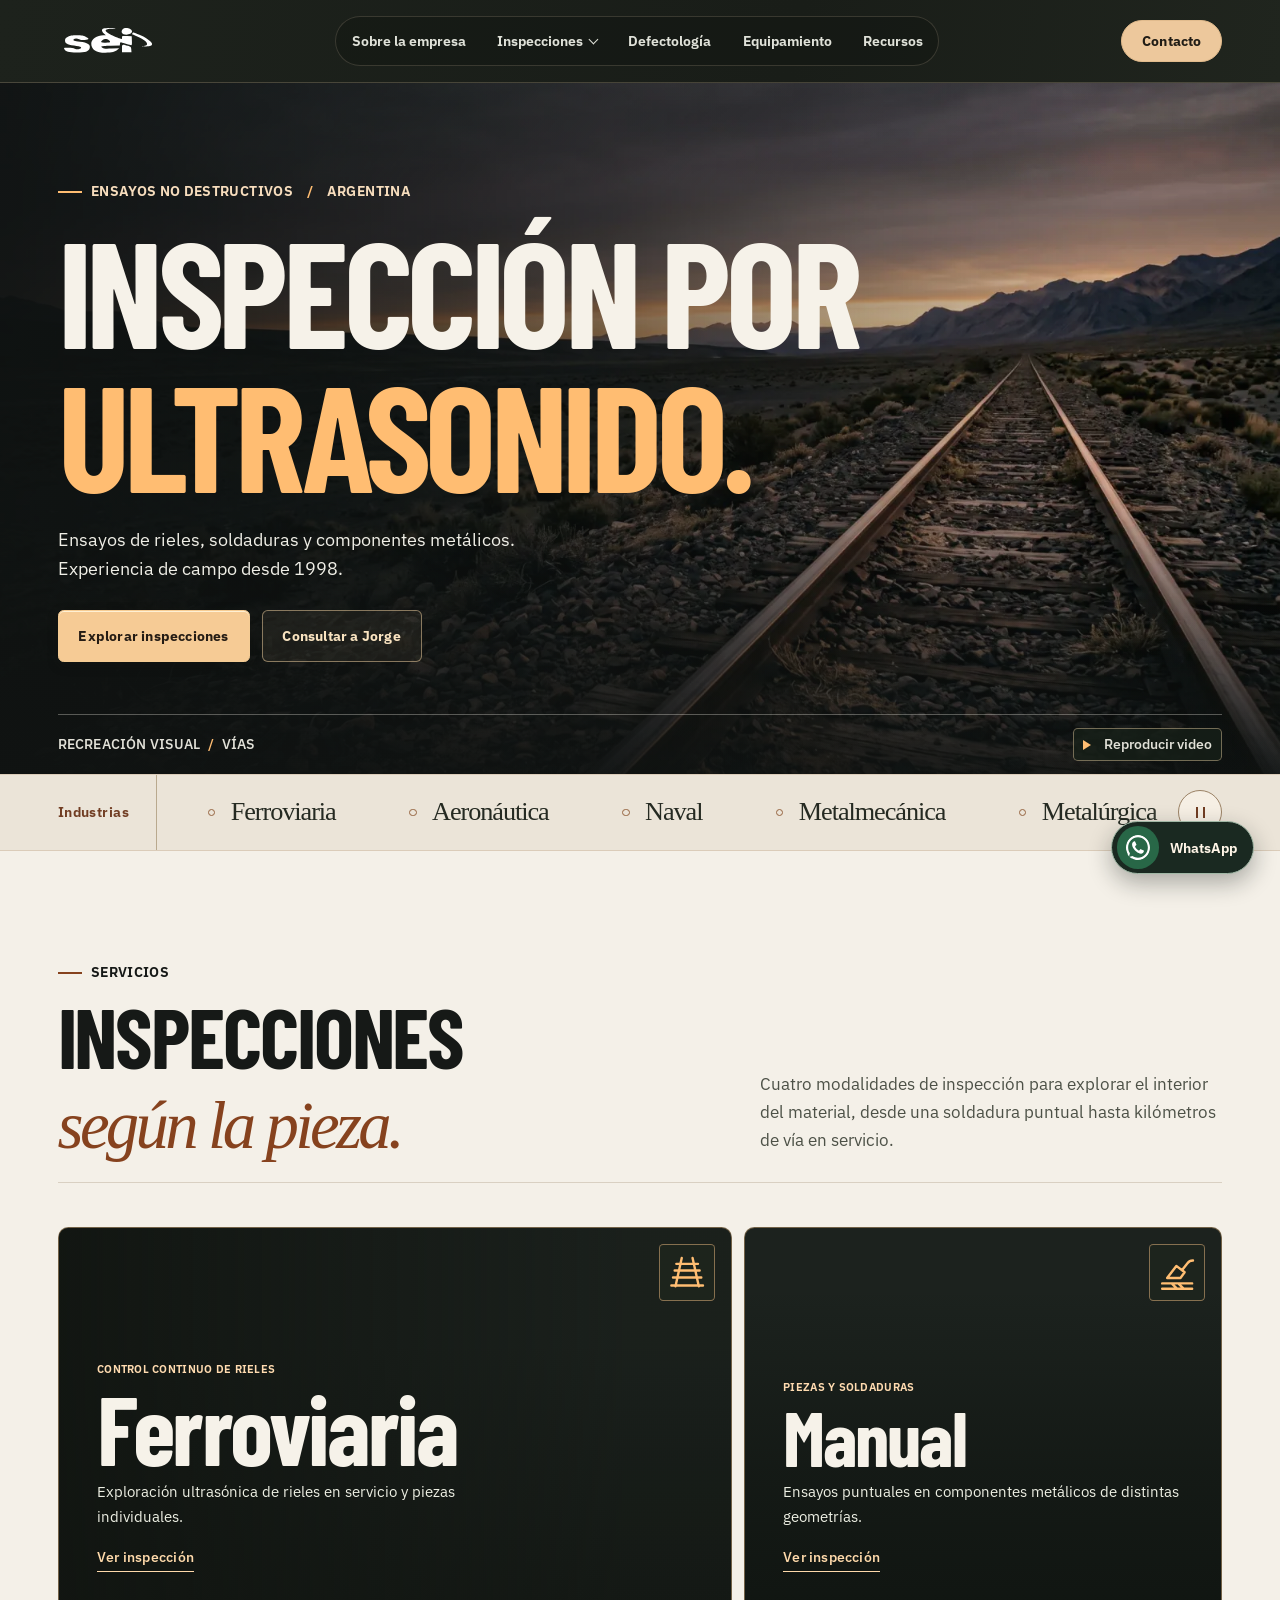
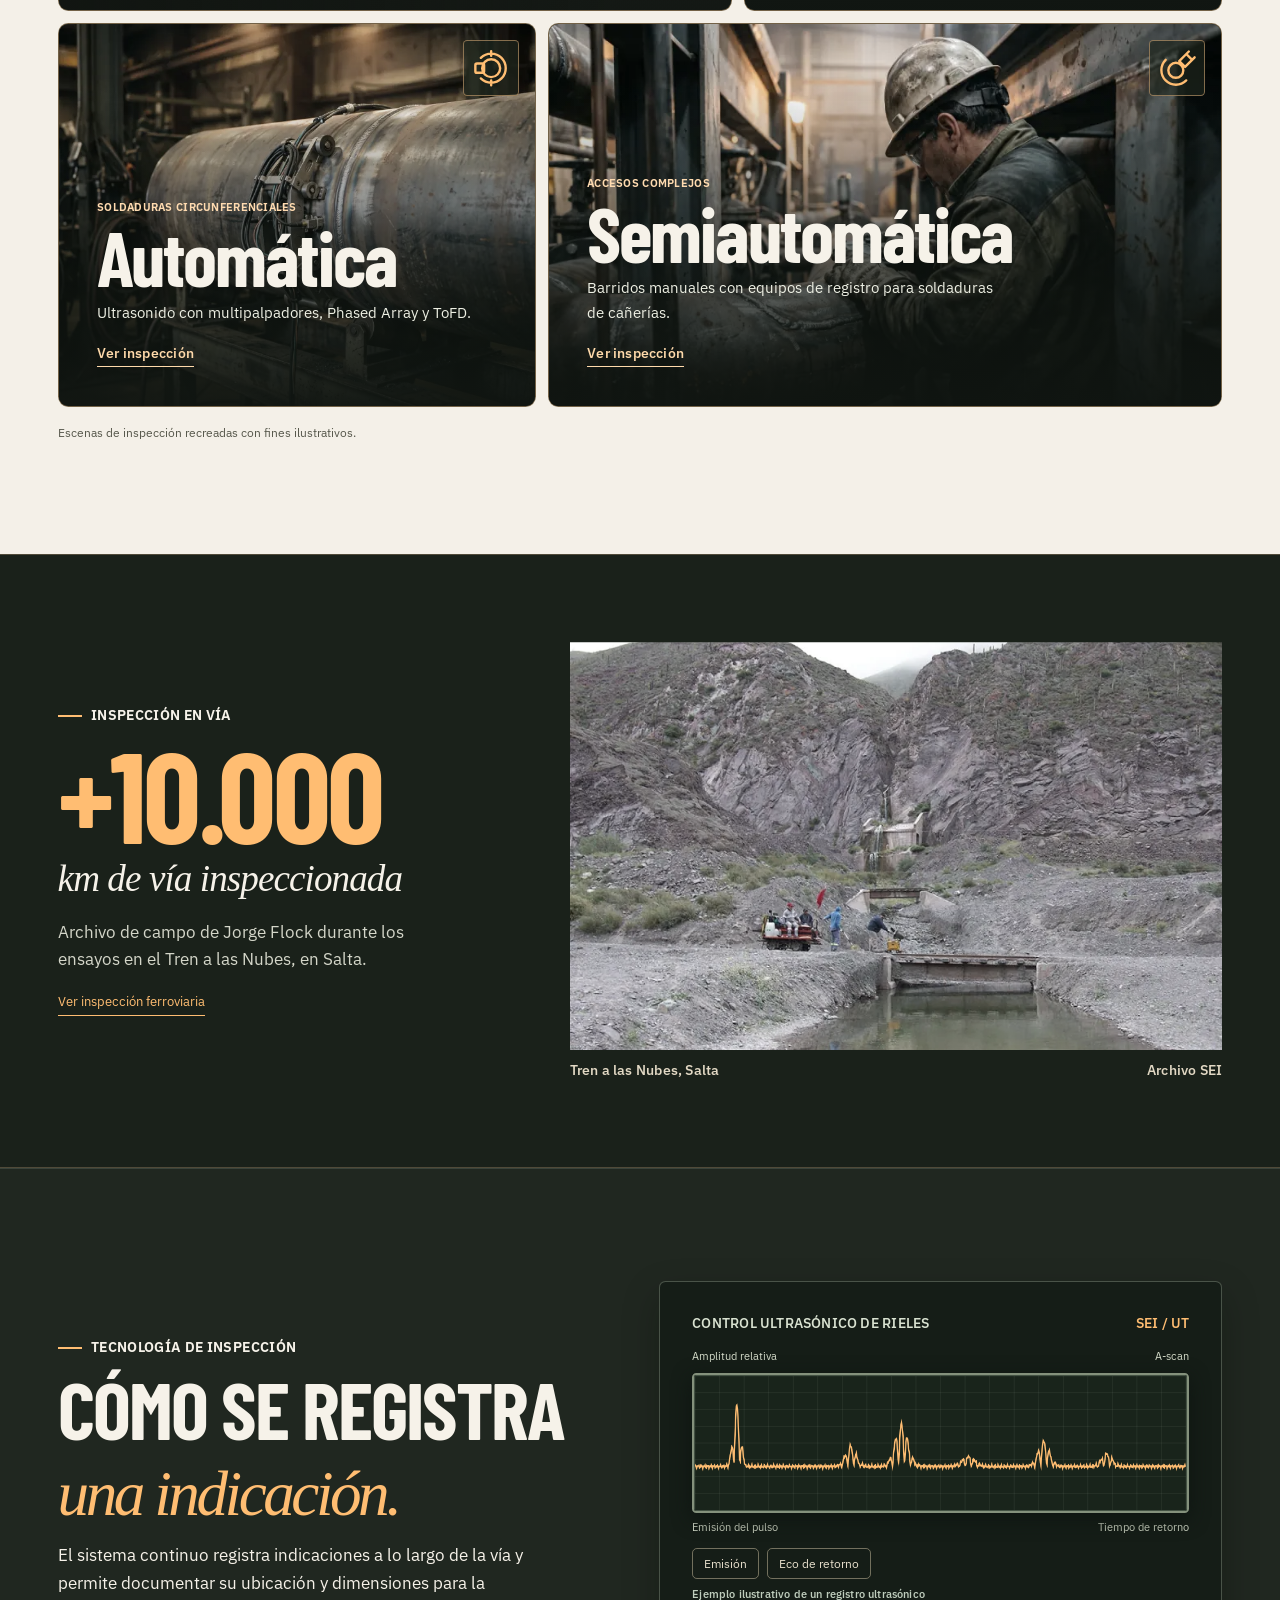
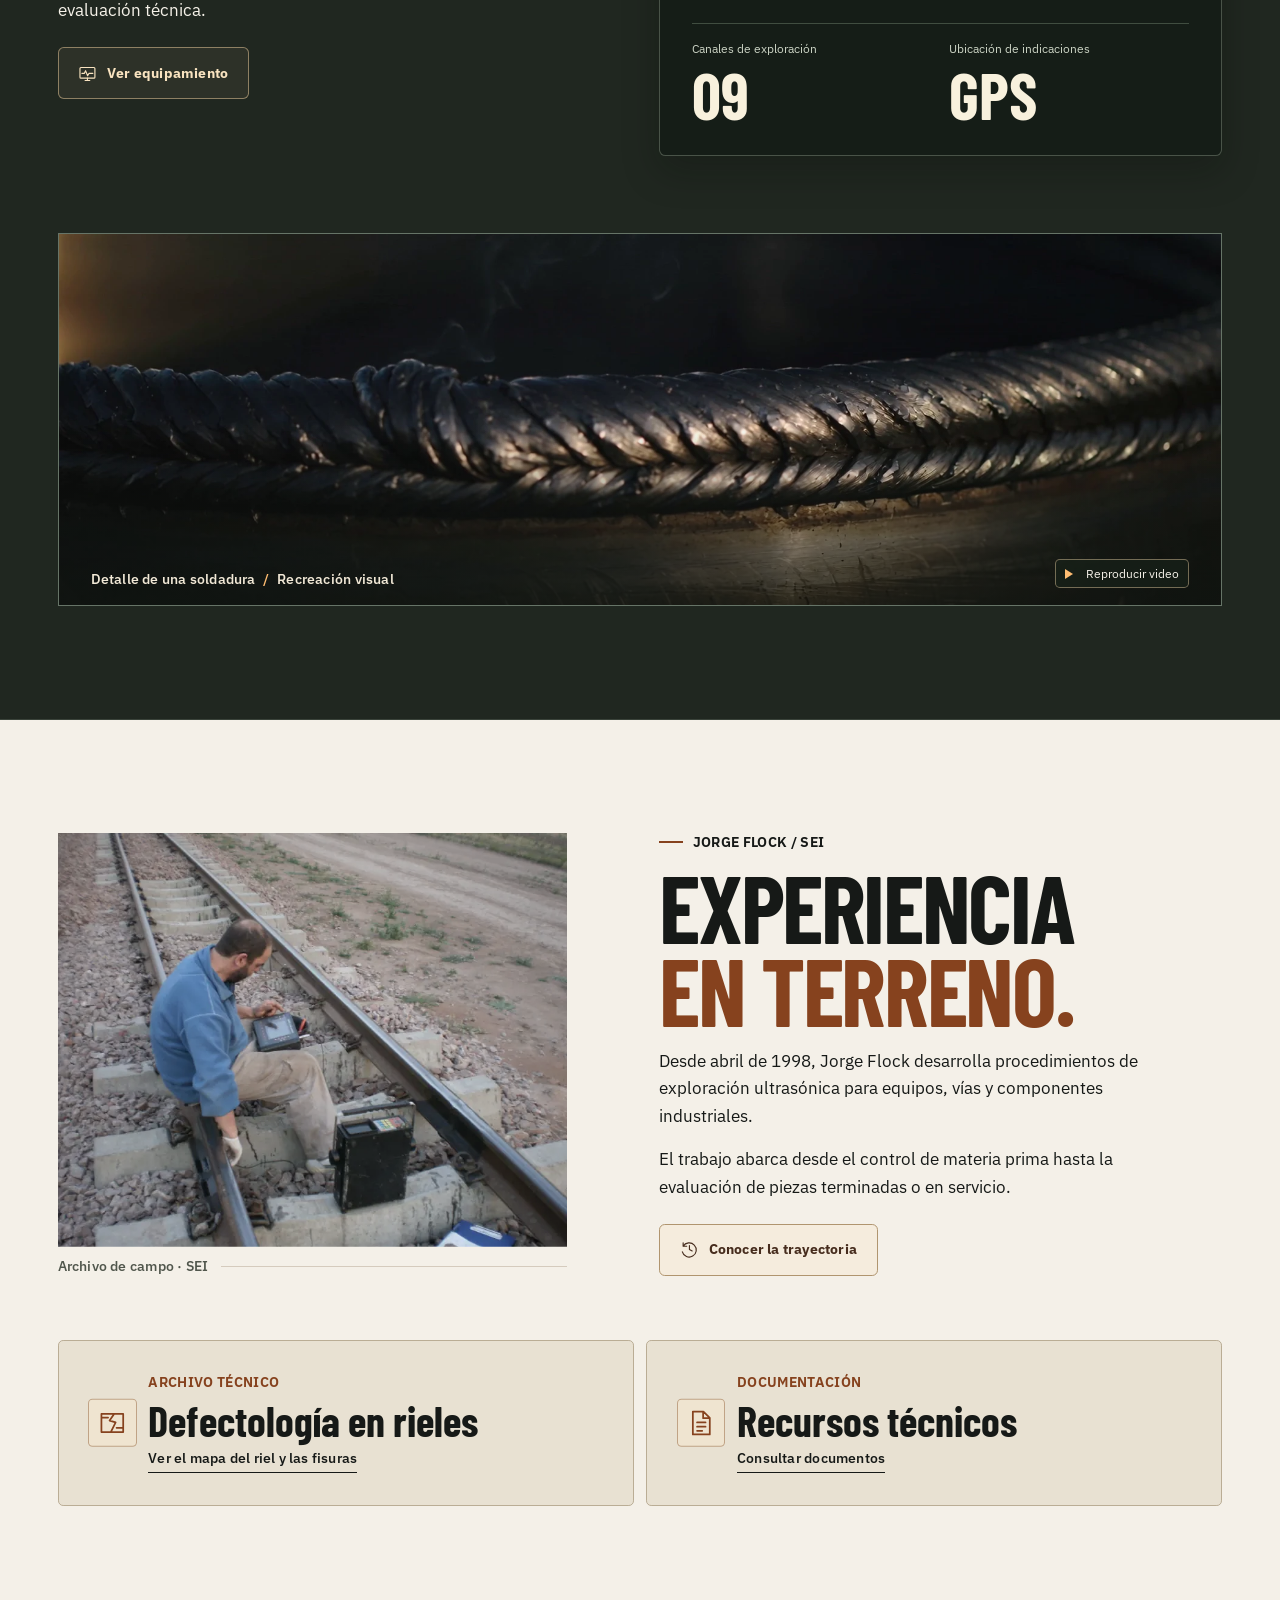
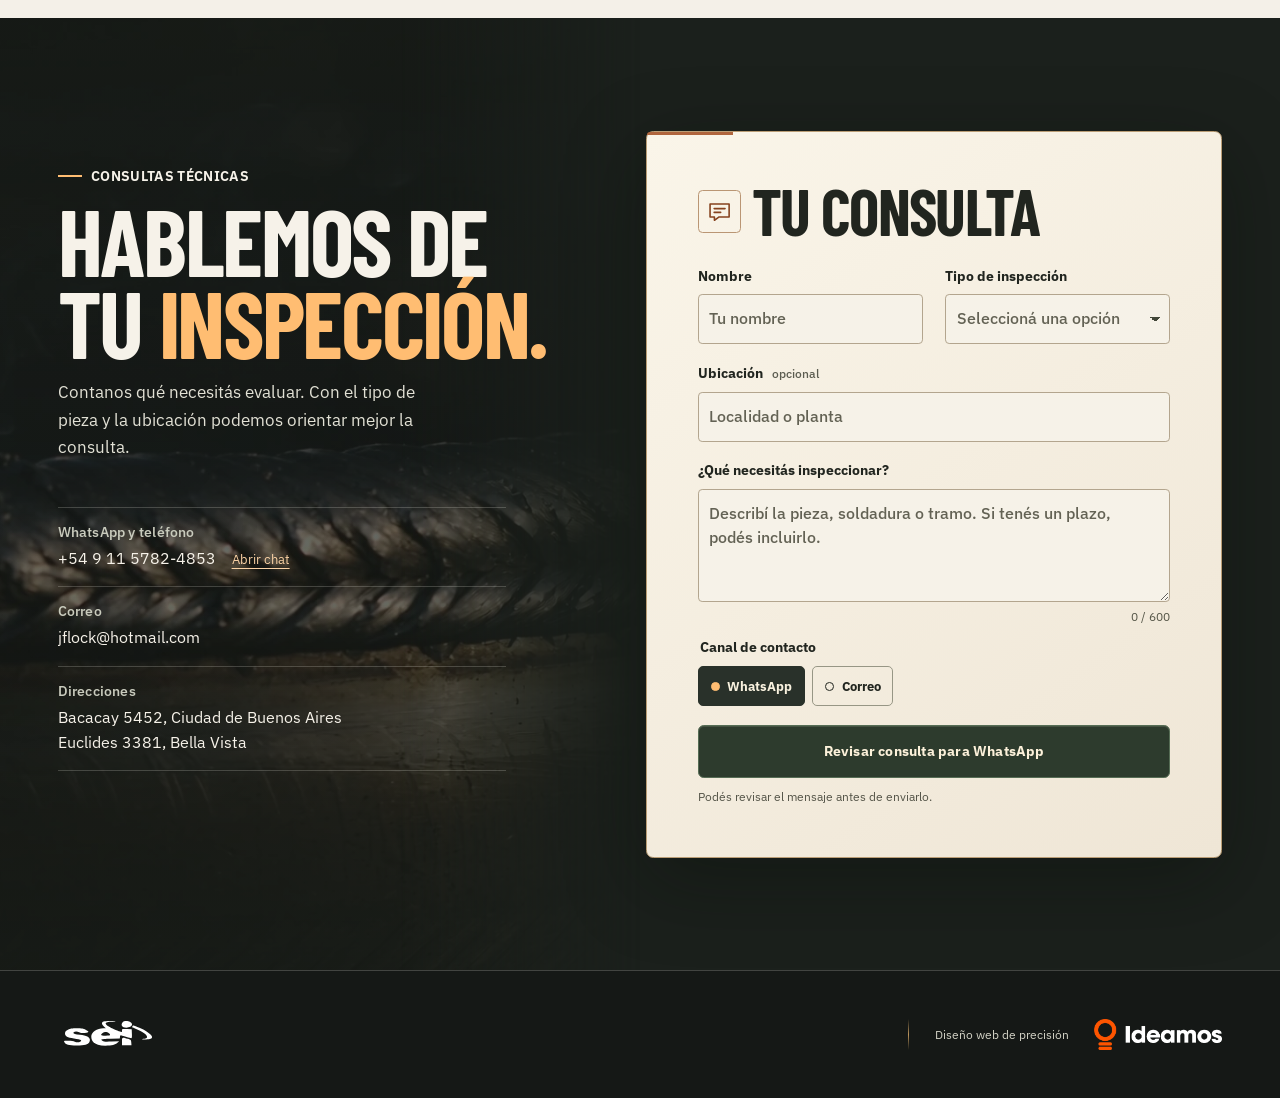
==== commit 90e2c128: "Animar el contador de kilómetros inspeccionados" ====
--- a/index.html
+++ b/index.html
@@ -16,7 +16,7 @@
   <meta name="theme-color" content="#151817">
   <link rel="icon" href="assets/marca.svg?v=sei" type="image/svg+xml">
   <link rel="stylesheet" href="assets/site.css?v=flock-industries">
-  <script src="assets/site.js?v=flock-speed-editorial" defer></script>
+  <script src="assets/site.js?v=flock-kilometers" defer></script>
   <title>Ensayos no destructivos por ultrasonido | Jorge Flock SEI</title>
   <script type="application/ld+json">{"@context":"https://schema.org","@type":"Organization","name":"Jorge Flock SEI","url":"https://jorgeflock.com.ar/","logo":"https://estudioideamos.github.io/jorge-flock/assets/sei.svg","telephone":"+54 9 11 5782 4853","email":"jflock@hotmail.com","areaServed":"Argentina"}</script>
 </head>
@@ -79,7 +79,7 @@
     <div class="shell field-inner">
       <div class="field-story" data-reveal>
         <p class="eyebrow"><span class="dash"></span> INSPECCIÓN EN VÍA</p>
-        <h2 id="campo-titulo"><span>+10.000</span><em>km de vía inspeccionada</em></h2>
+        <h2 id="campo-titulo" aria-label="Más de 10.000 kilómetros de vía inspeccionada"><span data-kilometer-count="10000" aria-hidden="true">+10.000</span><em>km de vía inspeccionada</em></h2>
         <p>Archivo de campo de Jorge Flock durante los ensayos en el Tren a las Nubes, en Salta.</p>
         <a class="field-link" href="inspeccion-ferroviaria/">Ver inspección ferroviaria</a>
       </div>
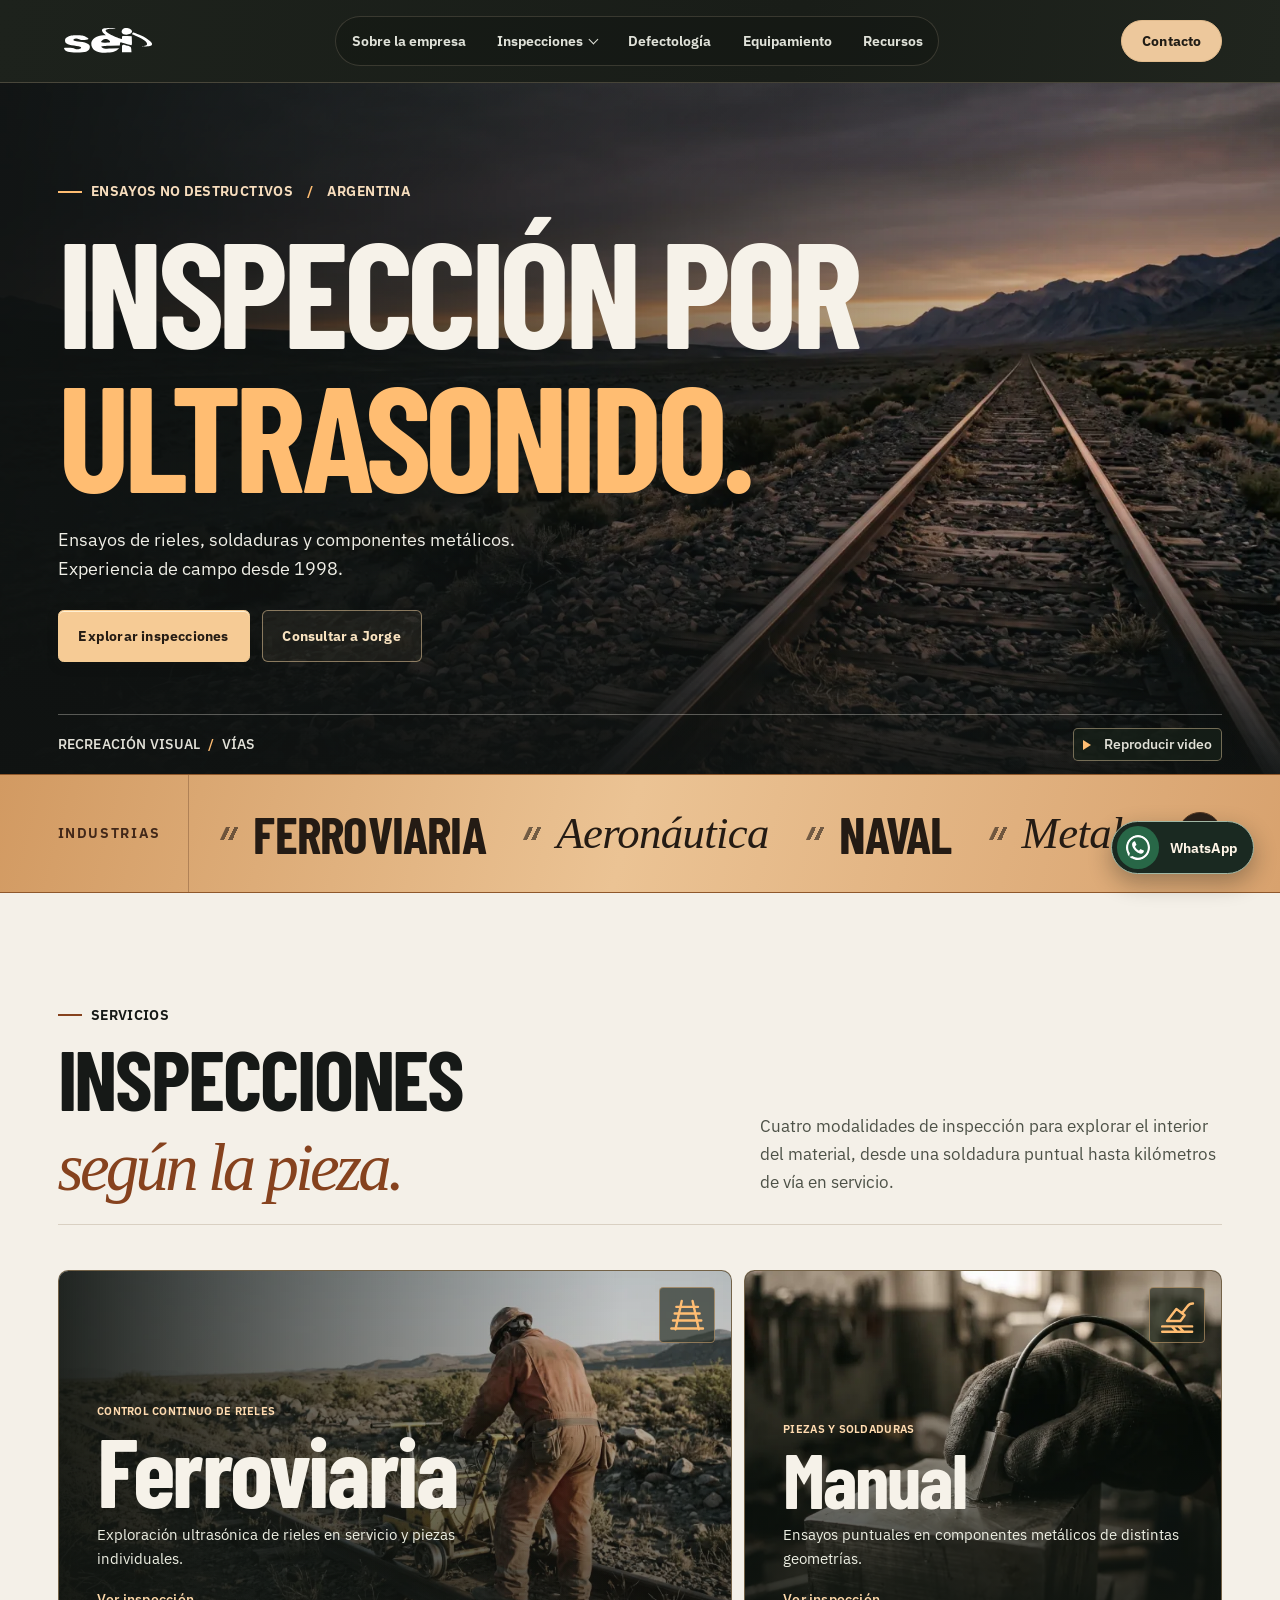
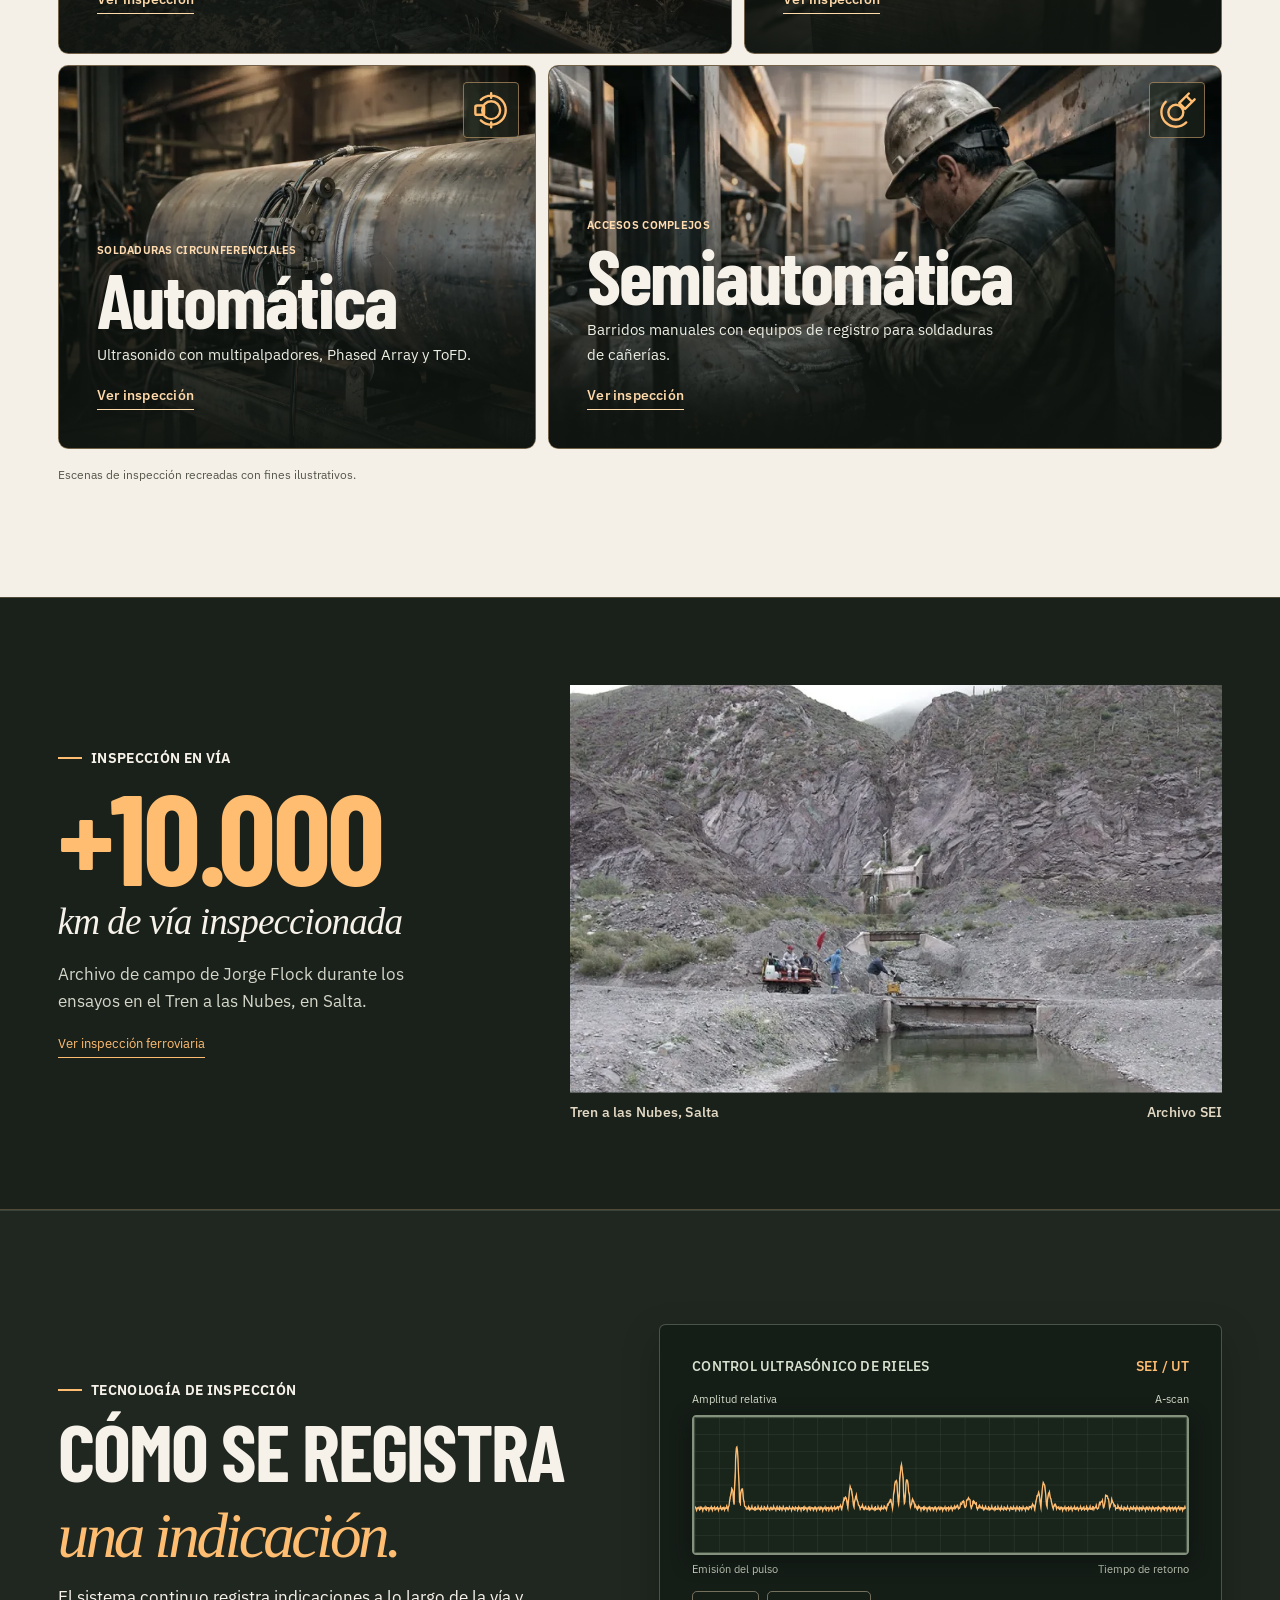
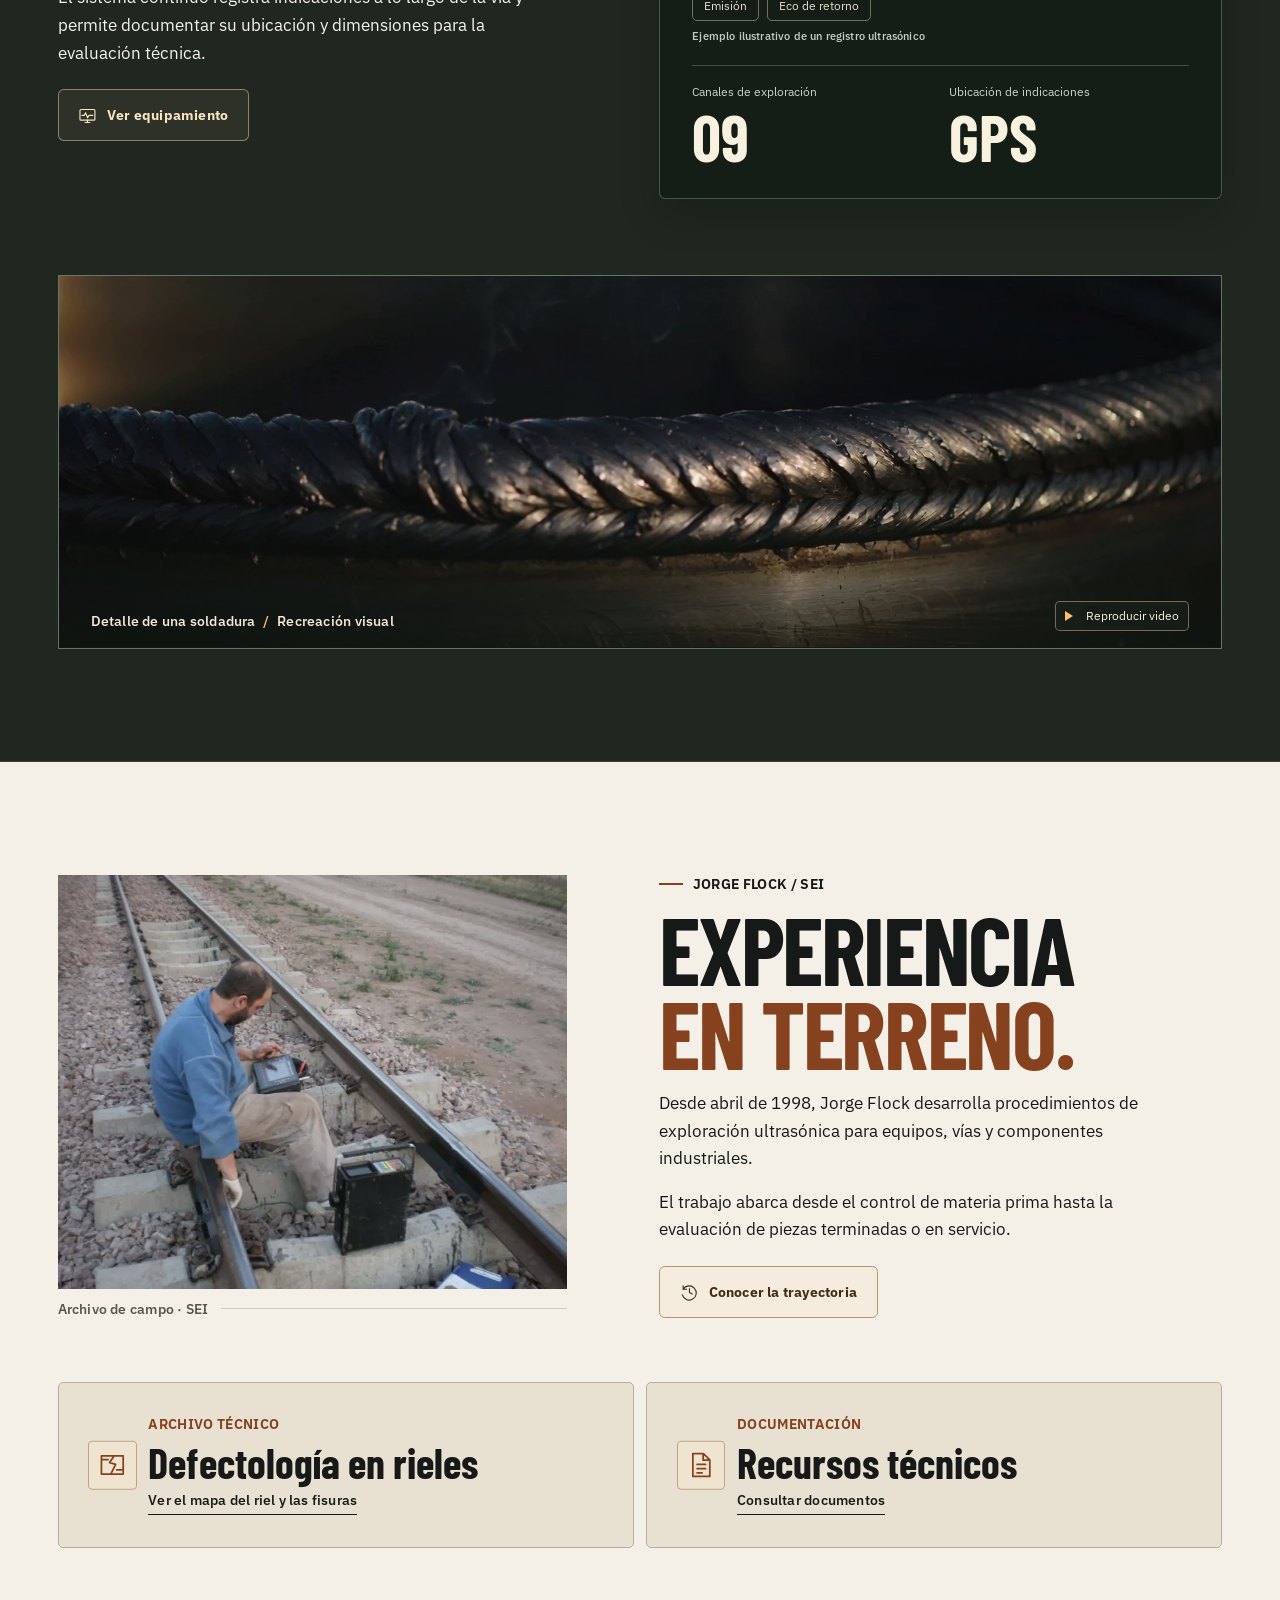
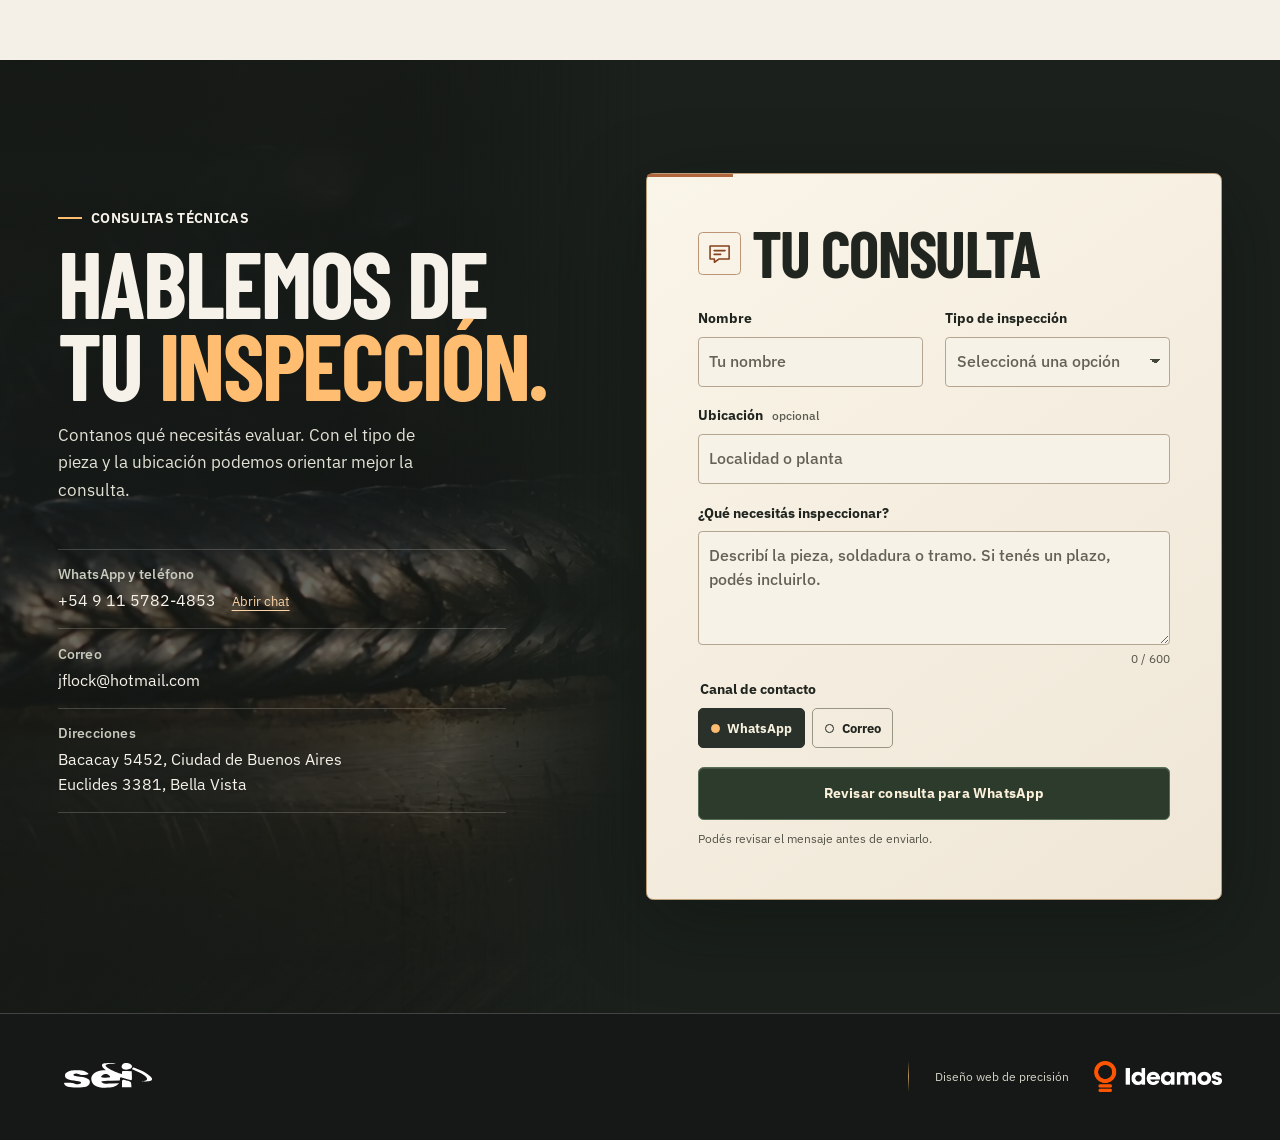
==== commit 2b4ec374: "Dar protagonismo a la cinta de industrias" ====
--- a/index.html
+++ b/index.html
@@ -15,7 +15,7 @@
   <meta name="twitter:card" content="summary_large_image">
   <meta name="theme-color" content="#151817">
   <link rel="icon" href="assets/marca.svg?v=sei" type="image/svg+xml">
-  <link rel="stylesheet" href="assets/site.css?v=flock-industries">
+  <link rel="stylesheet" href="assets/site.css?v=flock-industries-copper">
   <script src="assets/site.js?v=flock-kilometers" defer></script>
   <title>Ensayos no destructivos por ultrasonido | Jorge Flock SEI</title>
   <script type="application/ld+json">{"@context":"https://schema.org","@type":"Organization","name":"Jorge Flock SEI","url":"https://jorgeflock.com.ar/","logo":"https://estudioideamos.github.io/jorge-flock/assets/sei.svg","telephone":"+54 9 11 5782 4853","email":"jflock@hotmail.com","areaServed":"Argentina"}</script>
--- a/assets/site.css
+++ b/assets/site.css
@@ -516,21 +516,22 @@
   display: grid;
   grid-template-columns: auto minmax(0, 1fr) auto;
   align-items: center;
-  min-height: clamp(4.1rem, 6vw, 5.3rem);
+  min-height: clamp(5.85rem, 9.3vw, 8.5rem);
   padding-inline: clamp(.85rem, 4.5vw, 4.5rem);
-  border-block: 1px solid #c5ac8f6e;
-  background: #ebe4d8;
-  color: #252a22;
+  border-block: 1px solid #8f582b;
+  background: linear-gradient(105deg, #d29a62, #ebc394 49%, #d8a26e);
+  color: #241b14;
 }
 .marquee-label {
   align-self: stretch;
   display: grid;
   align-items: center;
   padding-inline-end: clamp(.65rem, 2.1vw, 2rem);
-  border-inline-end: 1px solid #b9a98e;
-  color: #713d23;
+  border-inline-end: 1px solid #4e2c184d;
+  color: #422819;
+  text-transform: uppercase;
   font: 650 clamp(.72rem, 1.1vw, .85rem)/1.2 var(--sans);
-  letter-spacing: .035em;
+  letter-spacing: .12em;
 }
 .marquee-window { overflow: hidden; }
 .marquee-track { display: flex; width: 100%; }
@@ -539,7 +540,7 @@
   align-items: center;
   justify-content: space-around;
   flex-wrap: wrap;
-  gap: .5rem clamp(1.35rem, 3.25vw, 3.2rem);
+  gap: .55rem clamp(1.5rem, 3.15vw, 3.2rem);
   min-width: 100%;
   padding: .85rem clamp(.95rem, 2.7vw, 2.8rem);
 }
@@ -550,15 +551,21 @@
   align-items: center;
   gap: clamp(.65rem, 1.2vw, 1.15rem);
   white-space: nowrap;
-  font: 400 clamp(1.18rem, 2.05vw, 1.8rem)/1.15 Georgia, serif;
-  letter-spacing: -.04em;
+  font: 700 clamp(1.85rem, 4.05vw, 4.4rem)/1 var(--display);
+  letter-spacing: -.015em;
+  text-transform: uppercase;
+}
+.marquee-group span:nth-child(even) {
+  font: italic 400 clamp(1.55rem, 3.5vw, 3.55rem)/1.05 Georgia, serif;
+  text-transform: none;
 }
 .marquee-group span::before {
   content: "";
-  width: .48rem;
-  height: .48rem;
-  border: 1px solid #94623e;
-  border-radius: 50%;
+  width: clamp(.55rem, 1.15vw, 1.05rem);
+  height: .8rem;
+  background: linear-gradient(90deg, currentColor 28%, transparent 28% 55%, currentColor 55% 83%, transparent 83%);
+  opacity: .6;
+  transform: skewX(-25deg);
 }
 .marquee-toggle {
   display: grid;
@@ -566,13 +573,13 @@
   width: 2.75rem;
   height: 2.75rem;
   padding: 0;
-  border: 1px solid #9b8265;
+  border: 1px solid #513621;
   border-radius: 50%;
-  background: #f6efe4;
-  color: #713d23;
+  background: #2b2119;
+  color: #ffe1b6;
   cursor: pointer;
 }
-.marquee-toggle:is(:hover, :focus-visible) { background: #262c24; color: #ffdfb7; border-color: #262c24; }
+.marquee-toggle:is(:hover, :focus-visible) { background: #fff0d7; color: #3d2819; border-color: #513621; }
 .marquee-toggle:focus-visible { outline: 2px solid #713d23; outline-offset: 3px; }
 .marquee-toggle i { width: .57rem; height: .7rem; border-inline: 2px solid; }
 body:not(.marquees-running) .marquee-toggle i {
@@ -582,6 +589,7 @@
   border-left: .5rem solid currentColor;
   margin-left: .23rem;
 }
+body:not(.marquees-ready) .marquee-group span { font-size: clamp(1.25rem, 2.65vw, 2.55rem); }
 .marquees-ready .marquee-window {
   mask-image: linear-gradient(90deg, transparent, #000 clamp(.7rem, 2vw, 1.8rem), #000 calc(100% - clamp(.7rem, 2vw, 1.8rem)), transparent);
 }
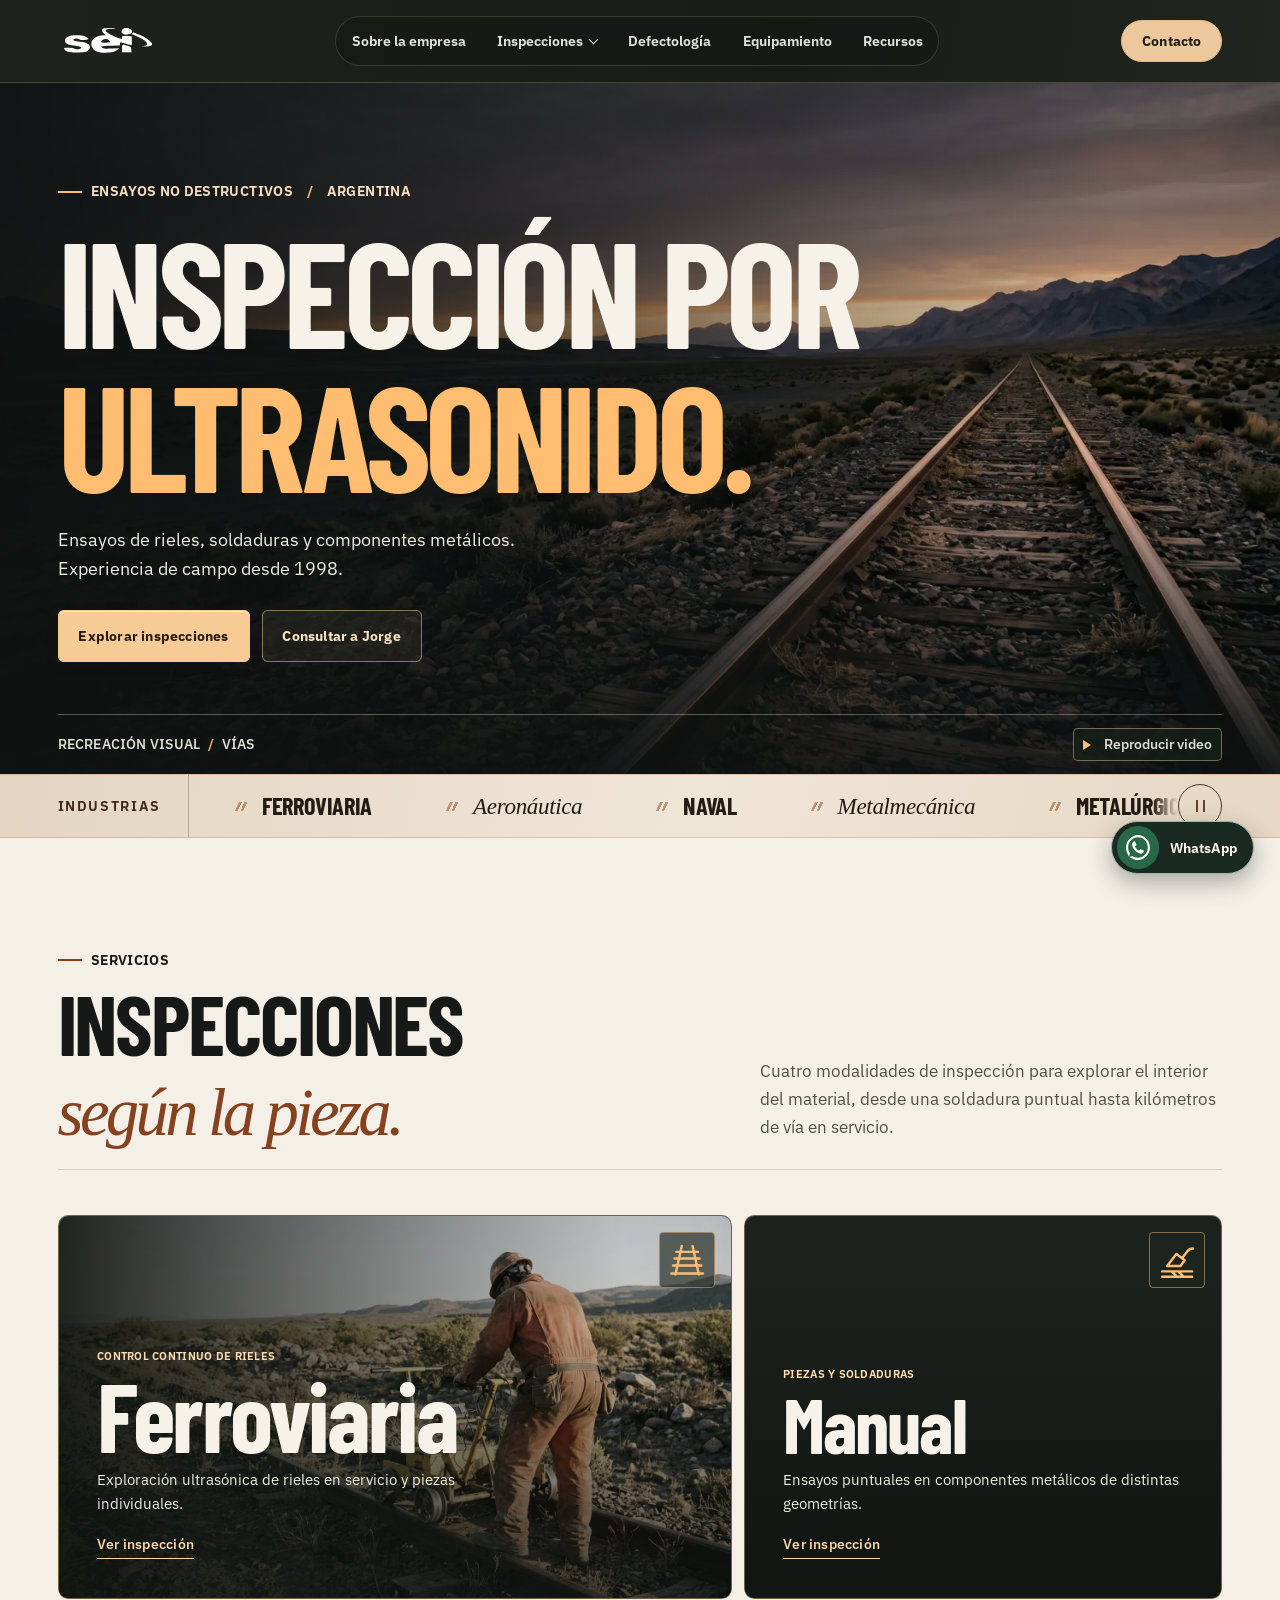
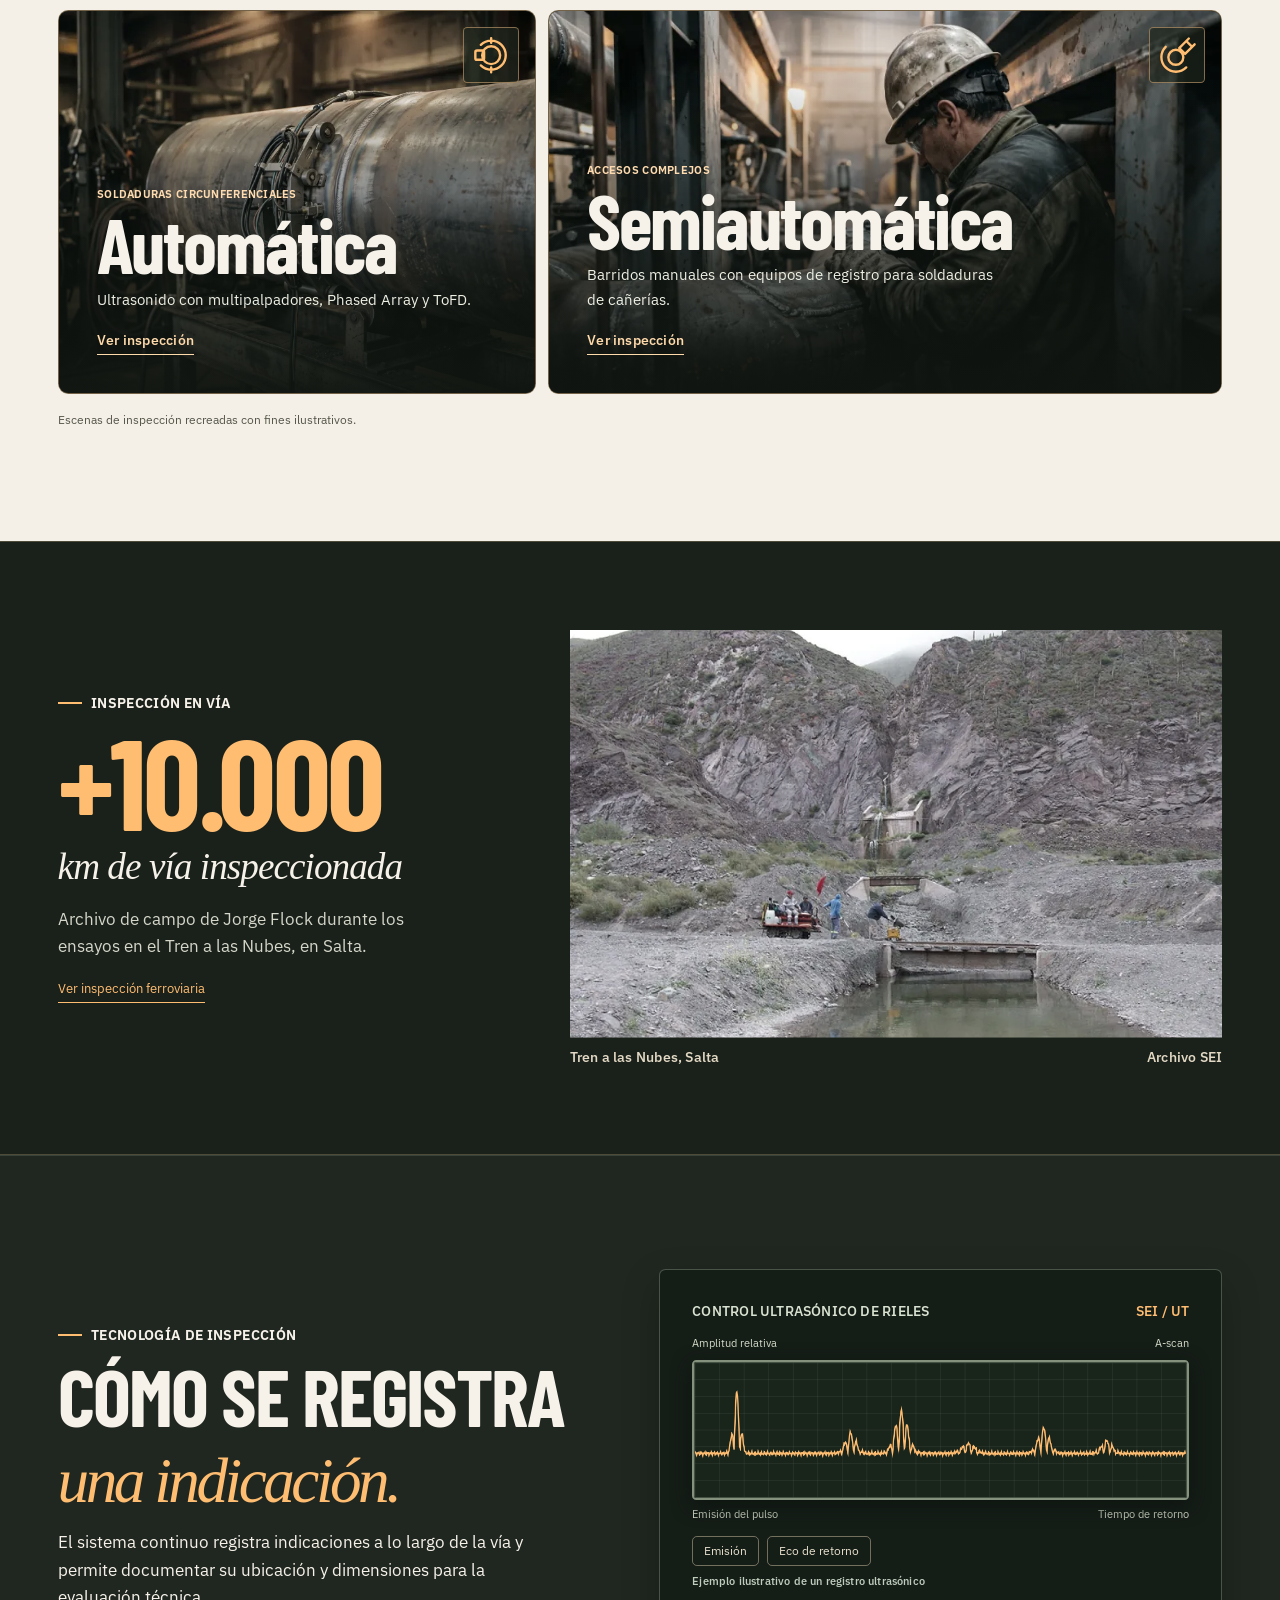
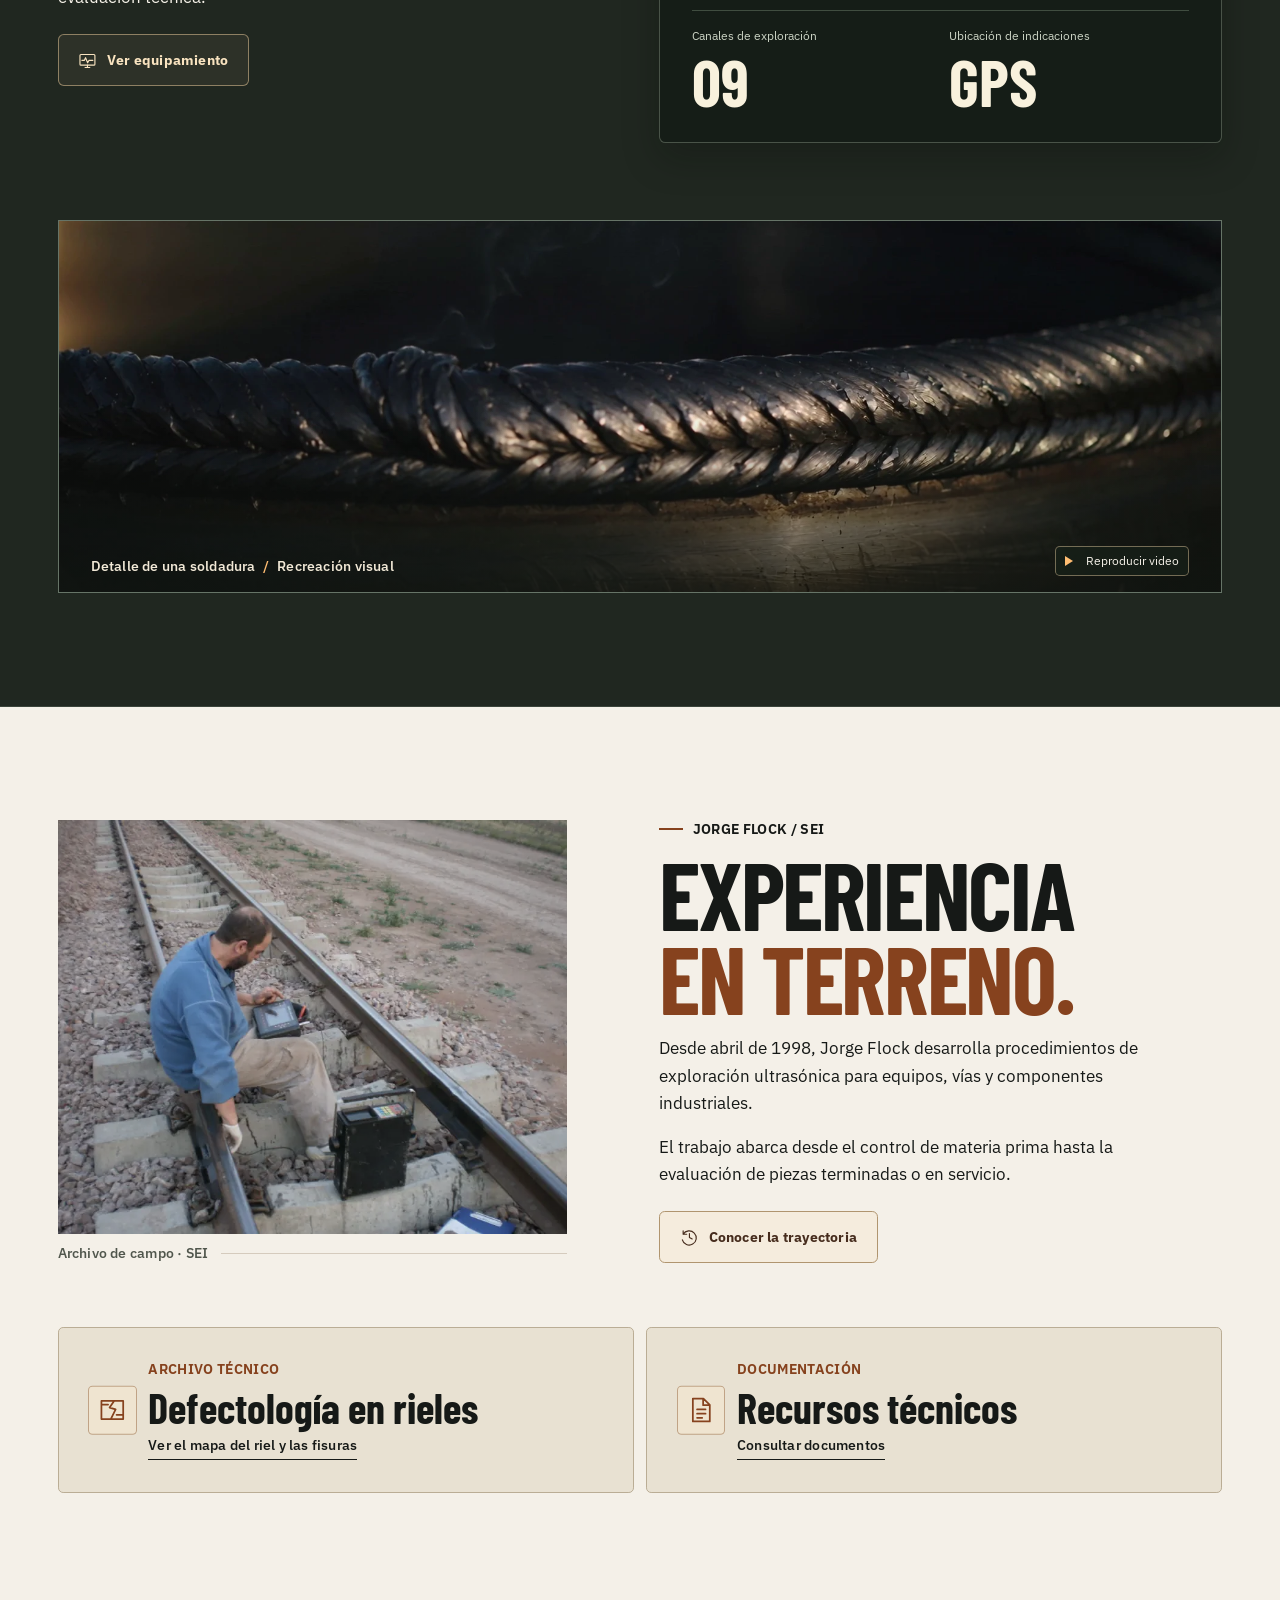
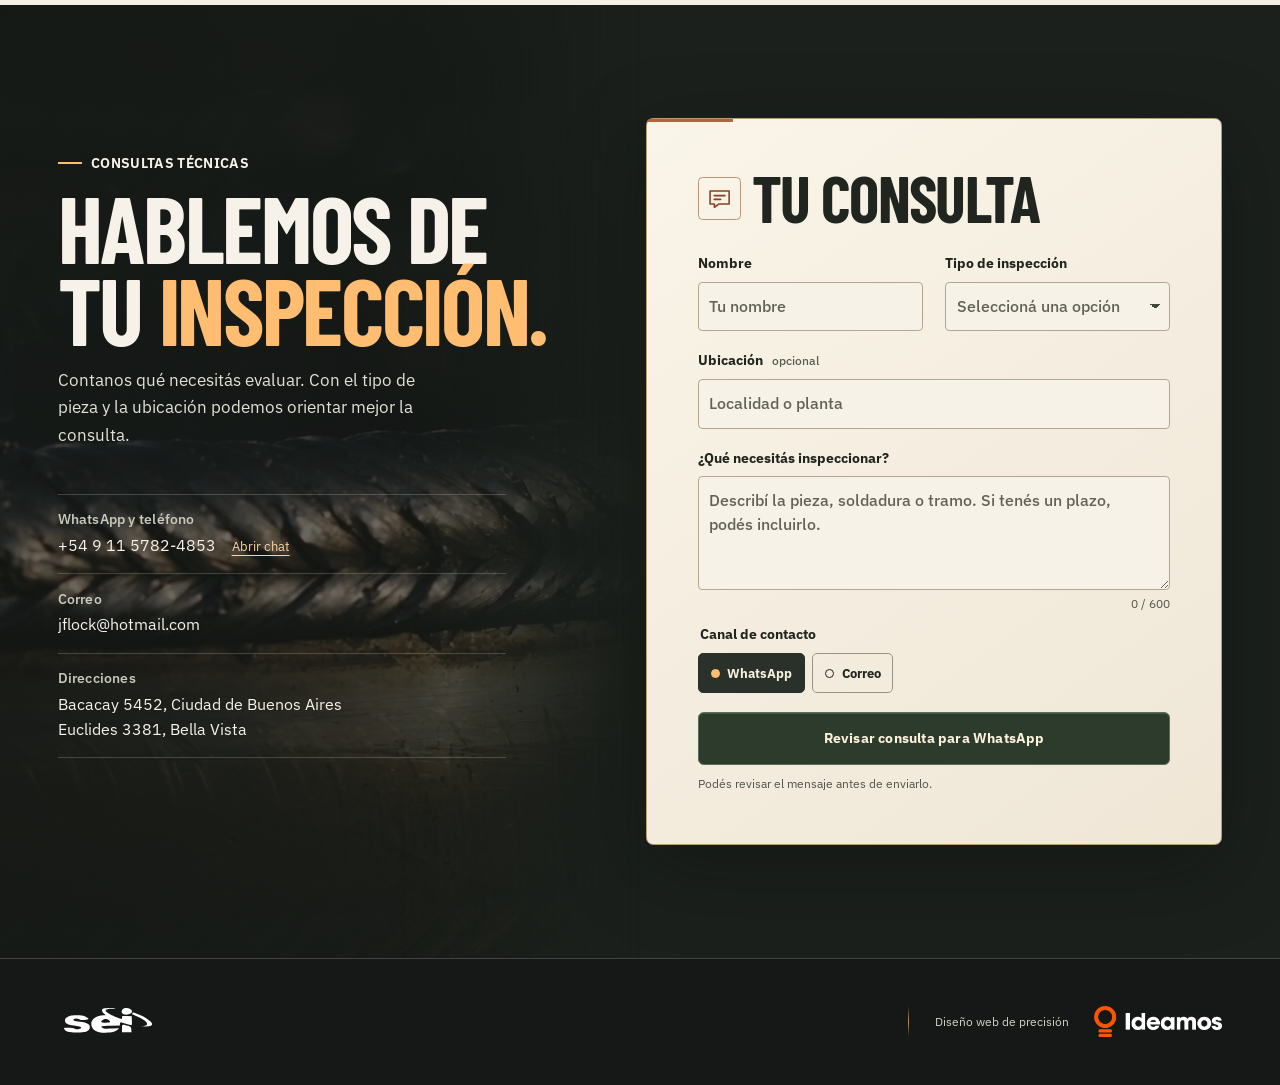
==== commit c68efdfb: "Compactar la cinta editorial de industrias" ====
--- a/index.html
+++ b/index.html
@@ -15,7 +15,7 @@
   <meta name="twitter:card" content="summary_large_image">
   <meta name="theme-color" content="#151817">
   <link rel="icon" href="assets/marca.svg?v=sei" type="image/svg+xml">
-  <link rel="stylesheet" href="assets/site.css?v=flock-industries-copper">
+  <link rel="stylesheet" href="assets/site.css?v=flock-industries-compact">
   <script src="assets/site.js?v=flock-kilometers" defer></script>
   <title>Ensayos no destructivos por ultrasonido | Jorge Flock SEI</title>
   <script type="application/ld+json">{"@context":"https://schema.org","@type":"Organization","name":"Jorge Flock SEI","url":"https://jorgeflock.com.ar/","logo":"https://estudioideamos.github.io/jorge-flock/assets/sei.svg","telephone":"+54 9 11 5782 4853","email":"jflock@hotmail.com","areaServed":"Argentina"}</script>
--- a/assets/site.css
+++ b/assets/site.css
@@ -516,10 +516,10 @@
   display: grid;
   grid-template-columns: auto minmax(0, 1fr) auto;
   align-items: center;
-  min-height: clamp(5.85rem, 9.3vw, 8.5rem);
+  min-height: clamp(3.65rem, 5vw, 4.3rem);
   padding-inline: clamp(.85rem, 4.5vw, 4.5rem);
-  border-block: 1px solid #8f582b;
-  background: linear-gradient(105deg, #d29a62, #ebc394 49%, #d8a26e);
+  border-block: 1px solid #ad79534f;
+  background: linear-gradient(105deg, #e4d5c3, #efe5d7 54%, #e7d7c4);
   color: #241b14;
 }
 .marquee-label {
@@ -540,9 +540,9 @@
   align-items: center;
   justify-content: space-around;
   flex-wrap: wrap;
-  gap: .55rem clamp(1.5rem, 3.15vw, 3.2rem);
+  gap: .55rem clamp(1rem, 2.4vw, 2.2rem);
   min-width: 100%;
-  padding: .85rem clamp(.95rem, 2.7vw, 2.8rem);
+  padding: .55rem clamp(.85rem, 2vw, 1.65rem);
 }
 .marquee-copy { display: none; }
 body:not(.marquees-ready) .marquee-group { flex: 0 0 100%; }
@@ -551,19 +551,19 @@
   align-items: center;
   gap: clamp(.65rem, 1.2vw, 1.15rem);
   white-space: nowrap;
-  font: 700 clamp(1.85rem, 4.05vw, 4.4rem)/1 var(--display);
+  font: 700 clamp(1.18rem, 1.9vw, 1.72rem)/1 var(--display);
   letter-spacing: -.015em;
   text-transform: uppercase;
 }
 .marquee-group span:nth-child(even) {
-  font: italic 400 clamp(1.55rem, 3.5vw, 3.55rem)/1.05 Georgia, serif;
+  font: italic 400 clamp(1.13rem, 1.8vw, 1.62rem)/1.05 Georgia, serif;
   text-transform: none;
 }
 .marquee-group span::before {
   content: "";
-  width: clamp(.55rem, 1.15vw, 1.05rem);
-  height: .8rem;
-  background: linear-gradient(90deg, currentColor 28%, transparent 28% 55%, currentColor 55% 83%, transparent 83%);
+  width: .6rem;
+  height: .55rem;
+  background: linear-gradient(90deg, #945b36 28%, transparent 28% 55%, #945b36 55% 83%, transparent 83%);
   opacity: .6;
   transform: skewX(-25deg);
 }
@@ -575,11 +575,11 @@
   padding: 0;
   border: 1px solid #513621;
   border-radius: 50%;
-  background: #2b2119;
-  color: #ffe1b6;
+  background: transparent;
+  color: #674126;
   cursor: pointer;
 }
-.marquee-toggle:is(:hover, :focus-visible) { background: #fff0d7; color: #3d2819; border-color: #513621; }
+.marquee-toggle:is(:hover, :focus-visible) { background: #5c3e2a; color: #fff0d7; border-color: #5c3e2a; }
 .marquee-toggle:focus-visible { outline: 2px solid #713d23; outline-offset: 3px; }
 .marquee-toggle i { width: .57rem; height: .7rem; border-inline: 2px solid; }
 body:not(.marquees-running) .marquee-toggle i {
@@ -589,7 +589,7 @@
   border-left: .5rem solid currentColor;
   margin-left: .23rem;
 }
-body:not(.marquees-ready) .marquee-group span { font-size: clamp(1.25rem, 2.65vw, 2.55rem); }
+body:not(.marquees-ready) .marquee-group span { font-size: clamp(1.05rem, 1.6vw, 1.4rem); }
 .marquees-ready .marquee-window {
   mask-image: linear-gradient(90deg, transparent, #000 clamp(.7rem, 2vw, 1.8rem), #000 calc(100% - clamp(.7rem, 2vw, 1.8rem)), transparent);
 }
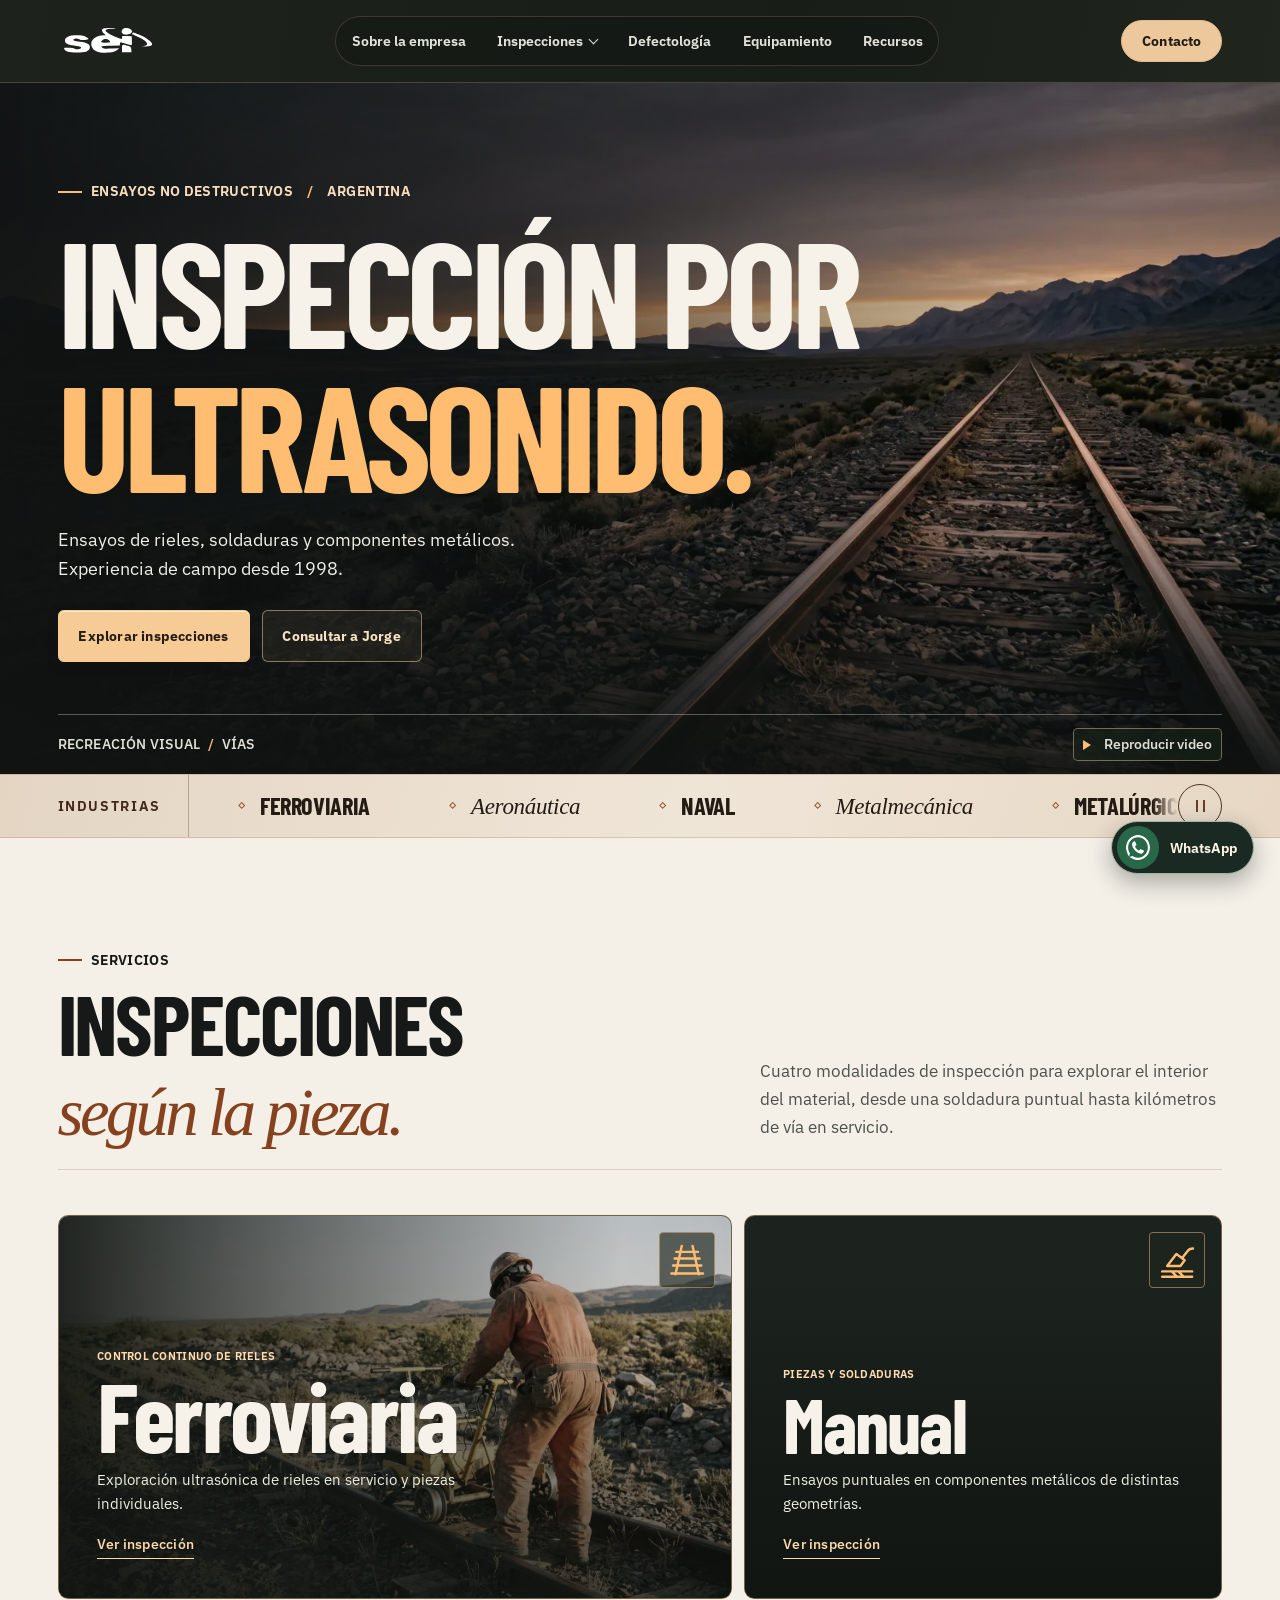
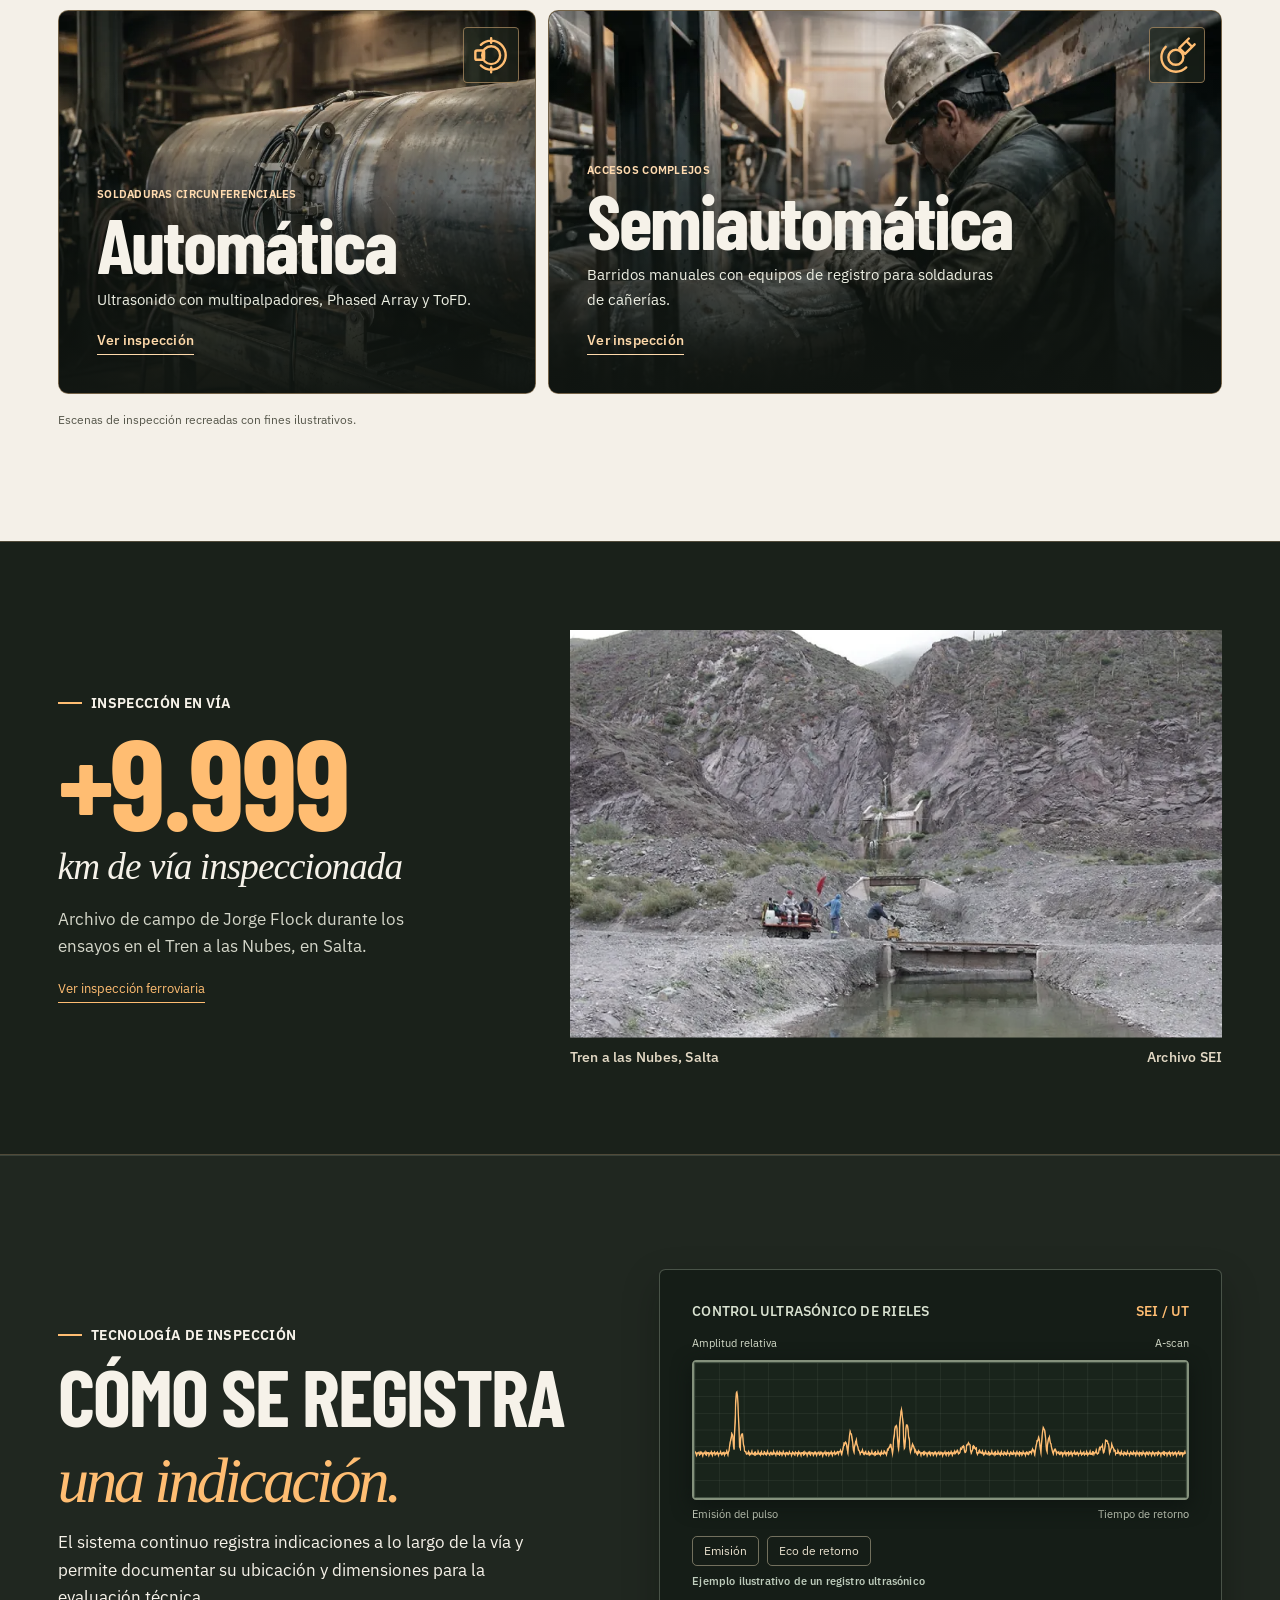
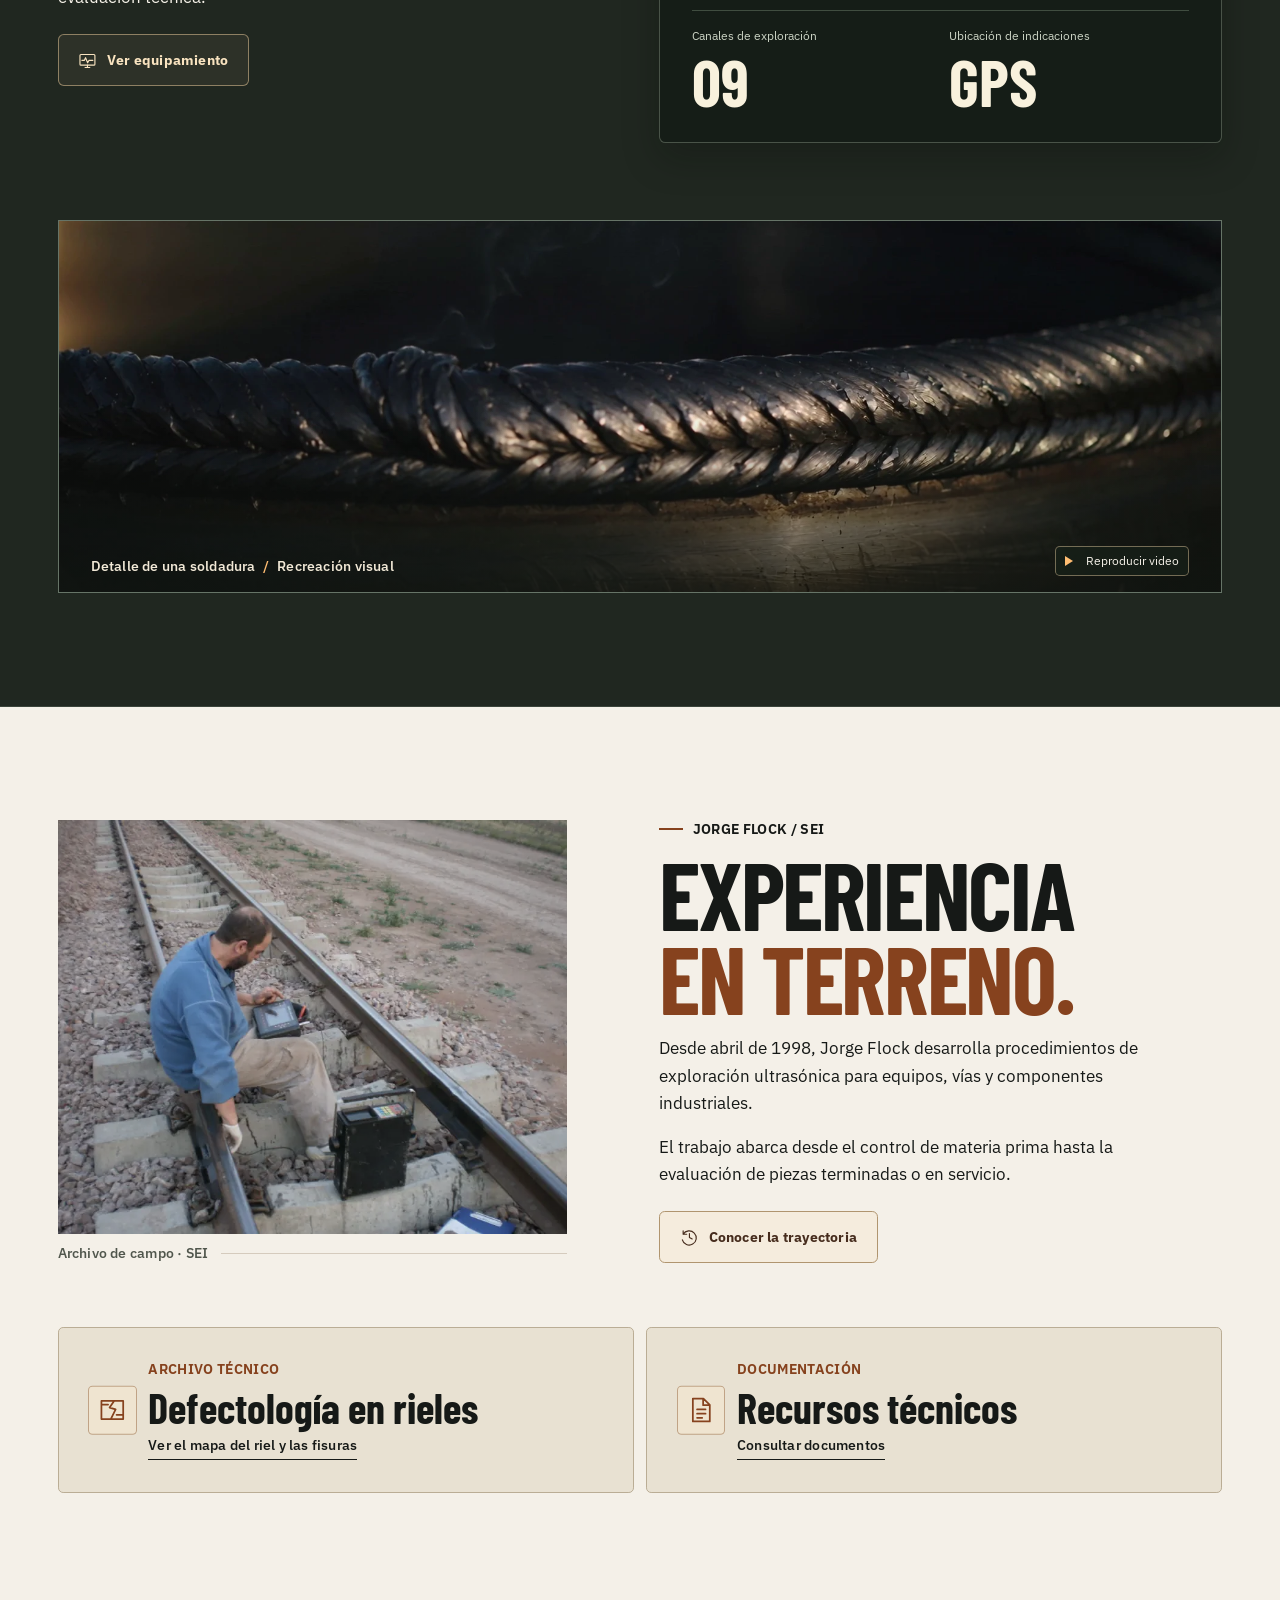
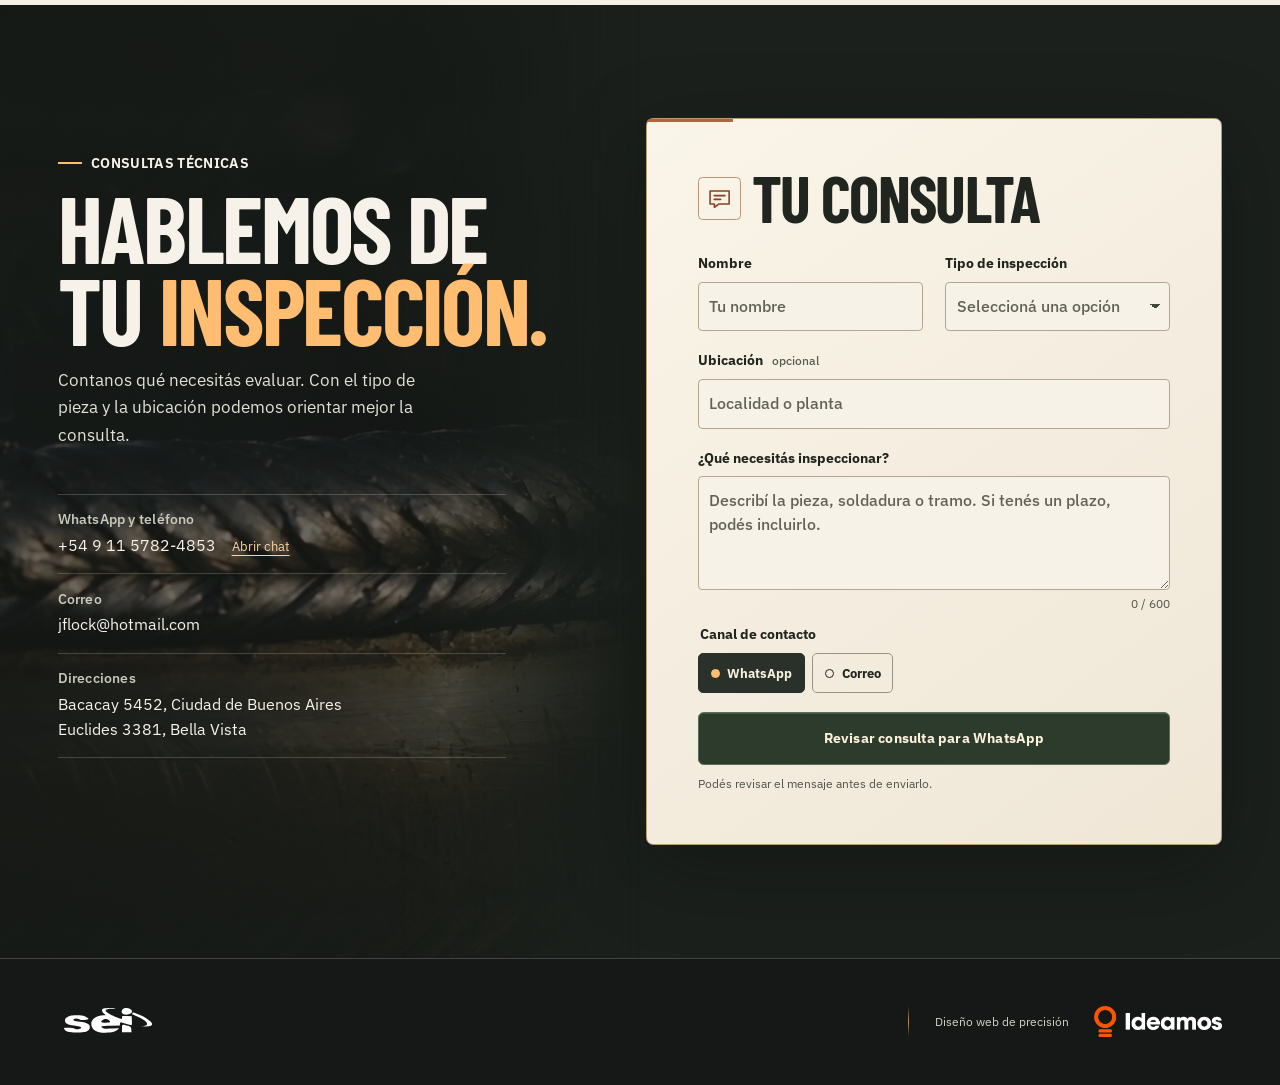
==== commit f49c00b0: "Refinar los separadores de la cinta de industrias" ====
--- a/index.html
+++ b/index.html
@@ -15,7 +15,7 @@
   <meta name="twitter:card" content="summary_large_image">
   <meta name="theme-color" content="#151817">
   <link rel="icon" href="assets/marca.svg?v=sei" type="image/svg+xml">
-  <link rel="stylesheet" href="assets/site.css?v=flock-industries-compact">
+  <link rel="stylesheet" href="assets/site.css?v=flock-industries-diamond">
   <script src="assets/site.js?v=flock-kilometers" defer></script>
   <title>Ensayos no destructivos por ultrasonido | Jorge Flock SEI</title>
   <script type="application/ld+json">{"@context":"https://schema.org","@type":"Organization","name":"Jorge Flock SEI","url":"https://jorgeflock.com.ar/","logo":"https://estudioideamos.github.io/jorge-flock/assets/sei.svg","telephone":"+54 9 11 5782 4853","email":"jflock@hotmail.com","areaServed":"Argentina"}</script>
--- a/assets/site.css
+++ b/assets/site.css
@@ -561,11 +561,11 @@
 }
 .marquee-group span::before {
   content: "";
-  width: .6rem;
-  height: .55rem;
-  background: linear-gradient(90deg, #945b36 28%, transparent 28% 55%, #945b36 55% 83%, transparent 83%);
-  opacity: .6;
-  transform: skewX(-25deg);
+  flex: 0 0 .34rem;
+  width: .34rem;
+  height: .34rem;
+  border: 1px solid #945b36;
+  transform: rotate(45deg);
 }
 .marquee-toggle {
   display: grid;
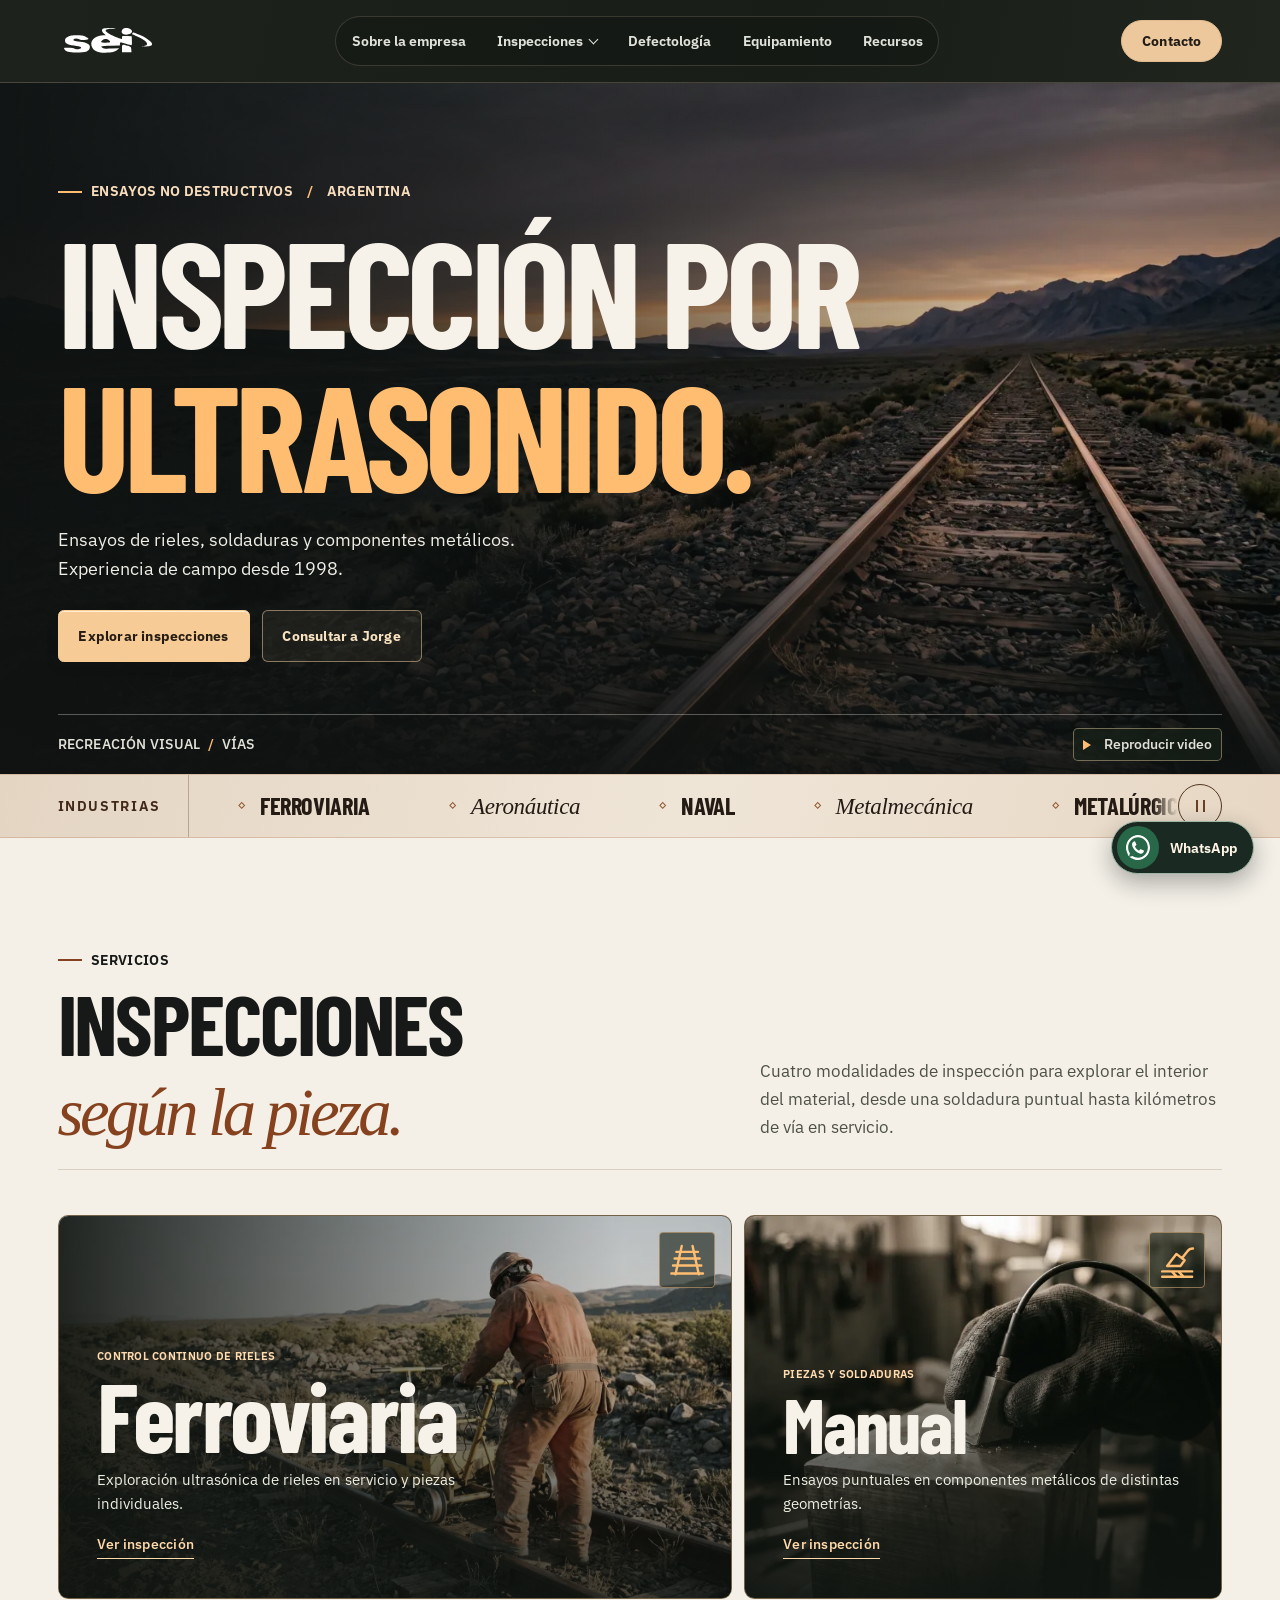
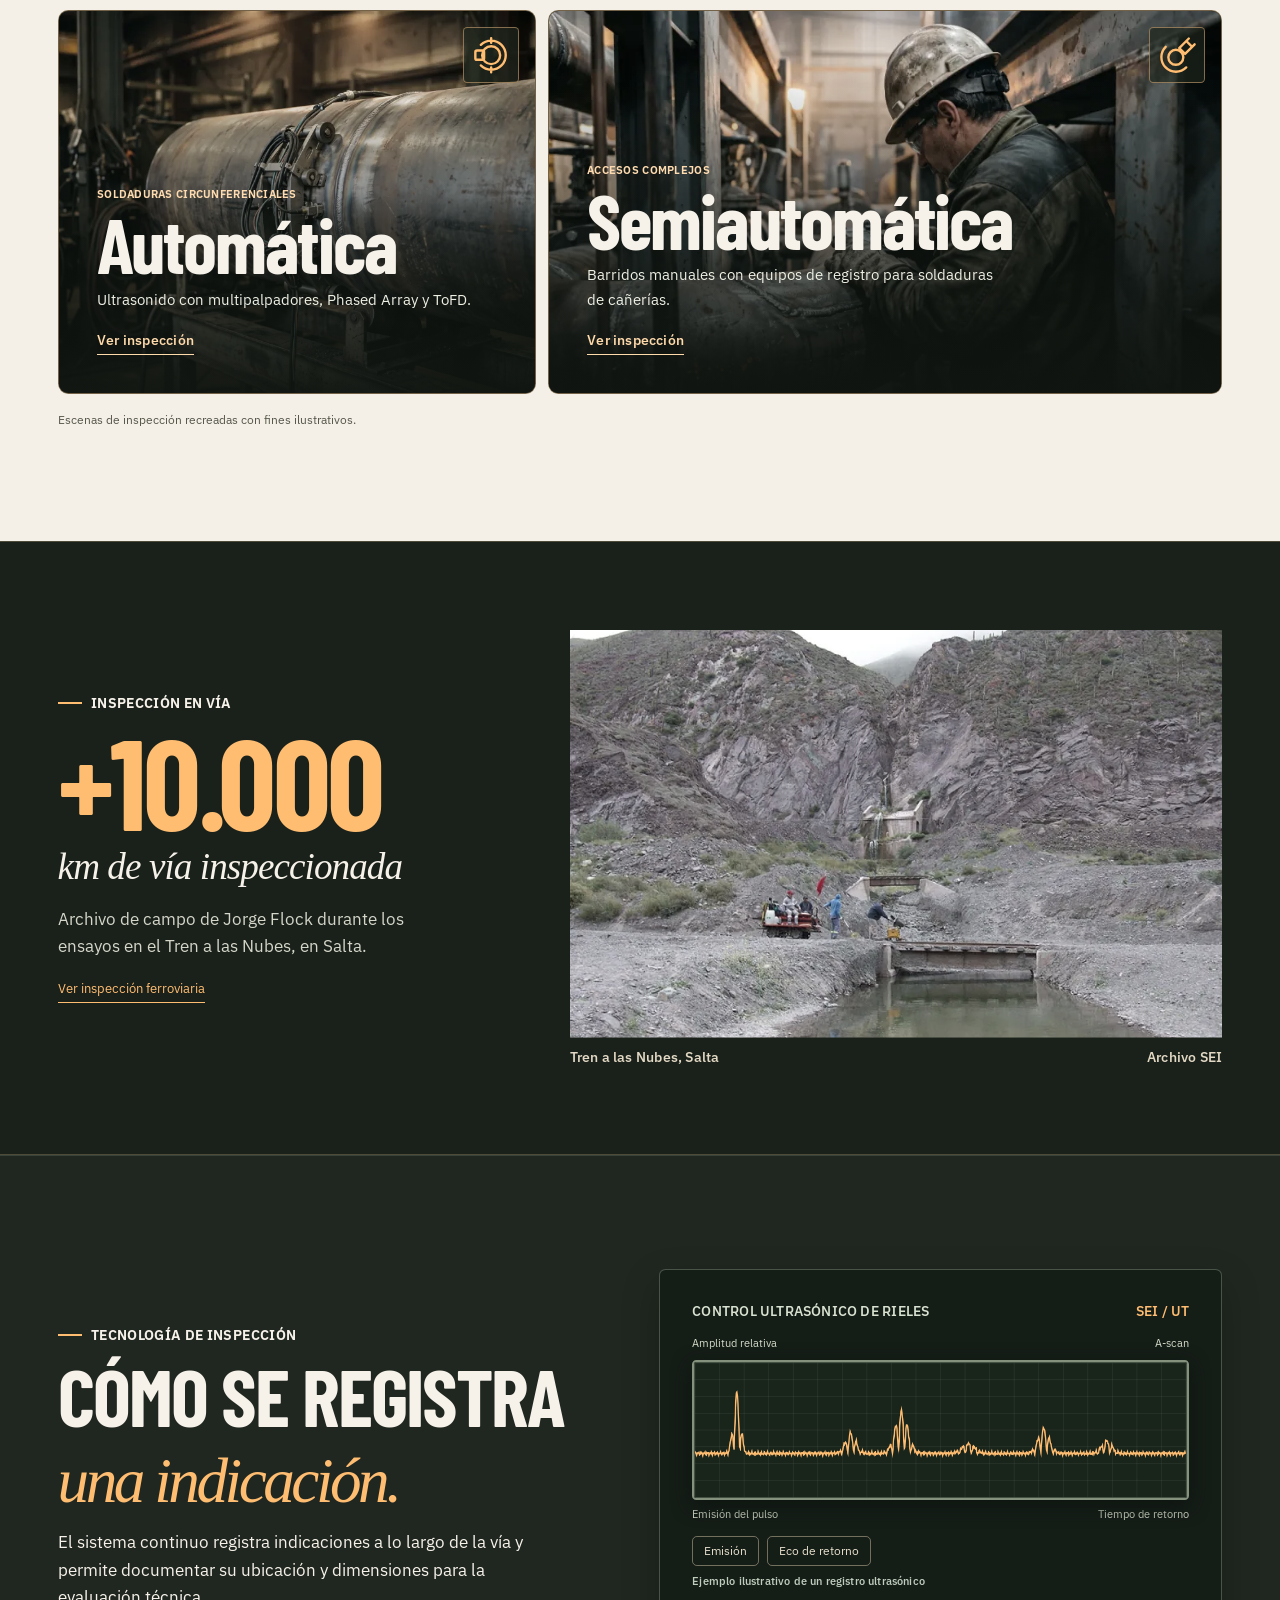
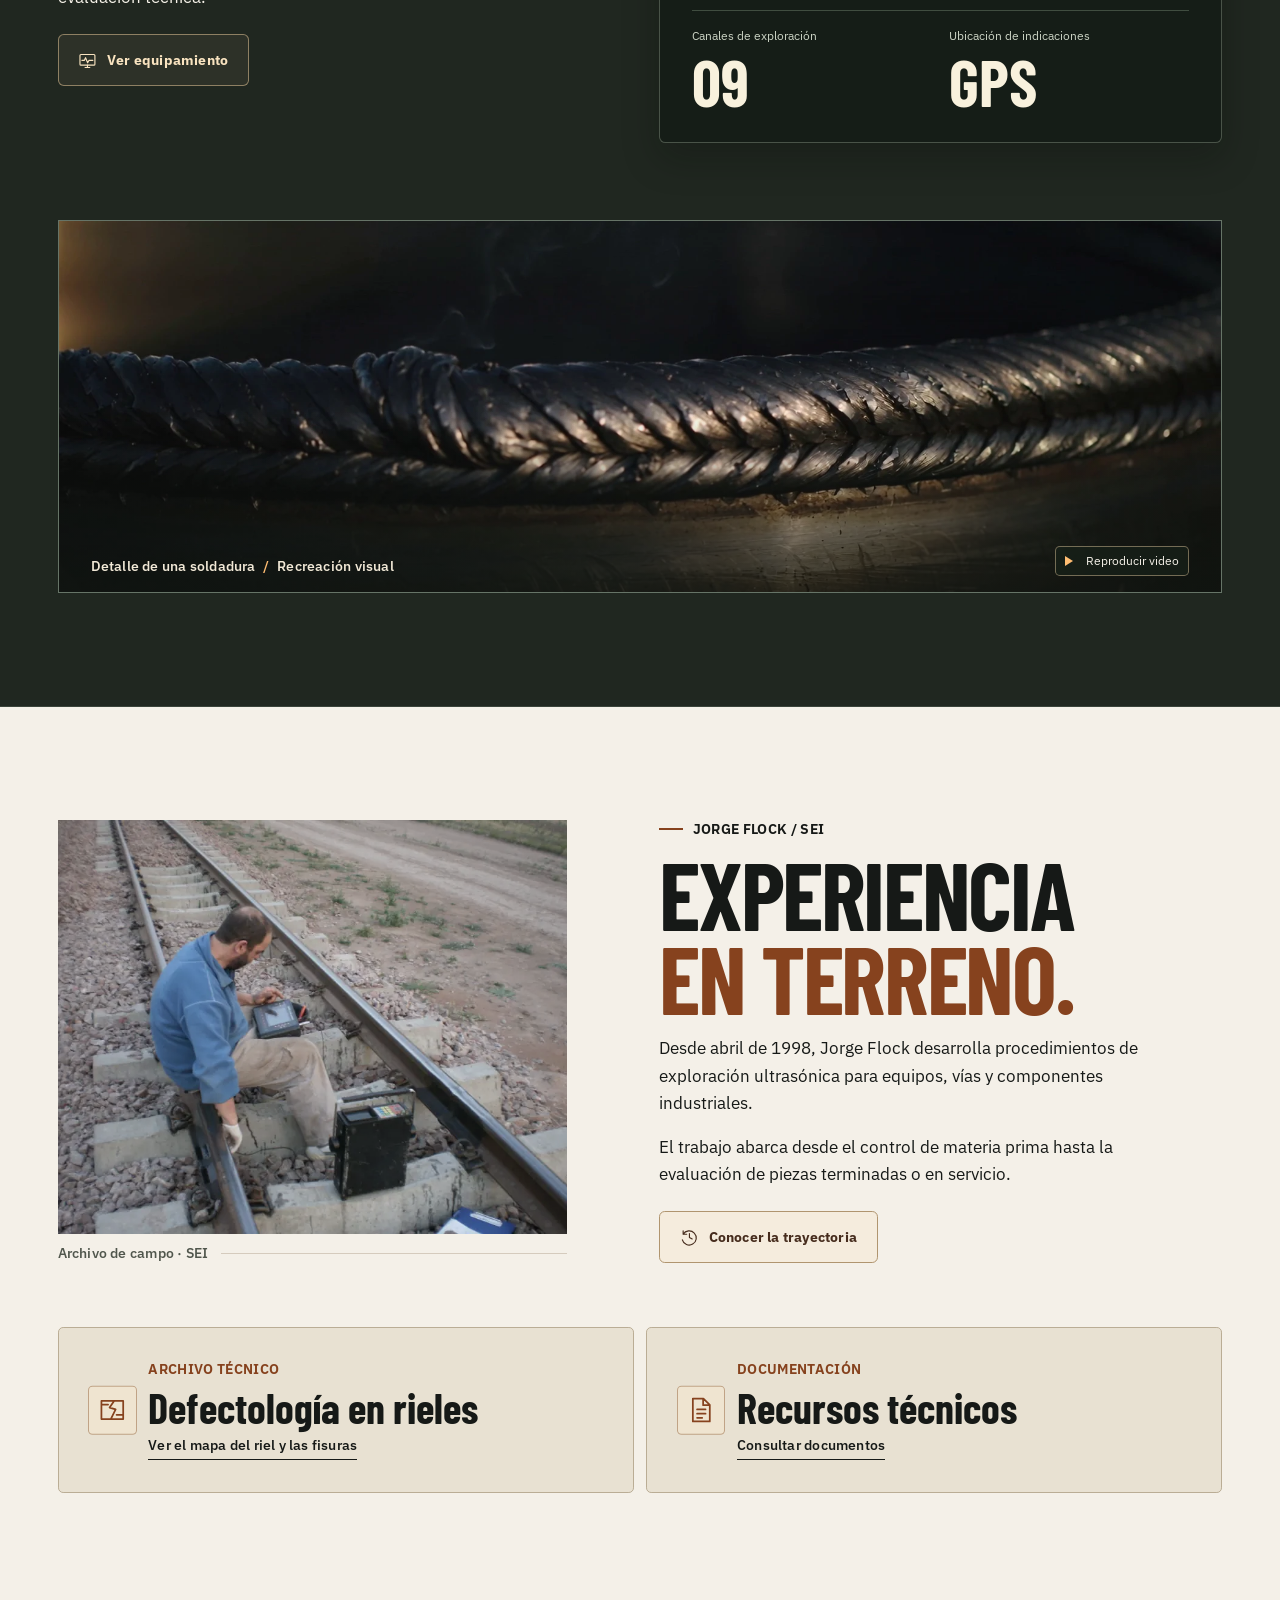
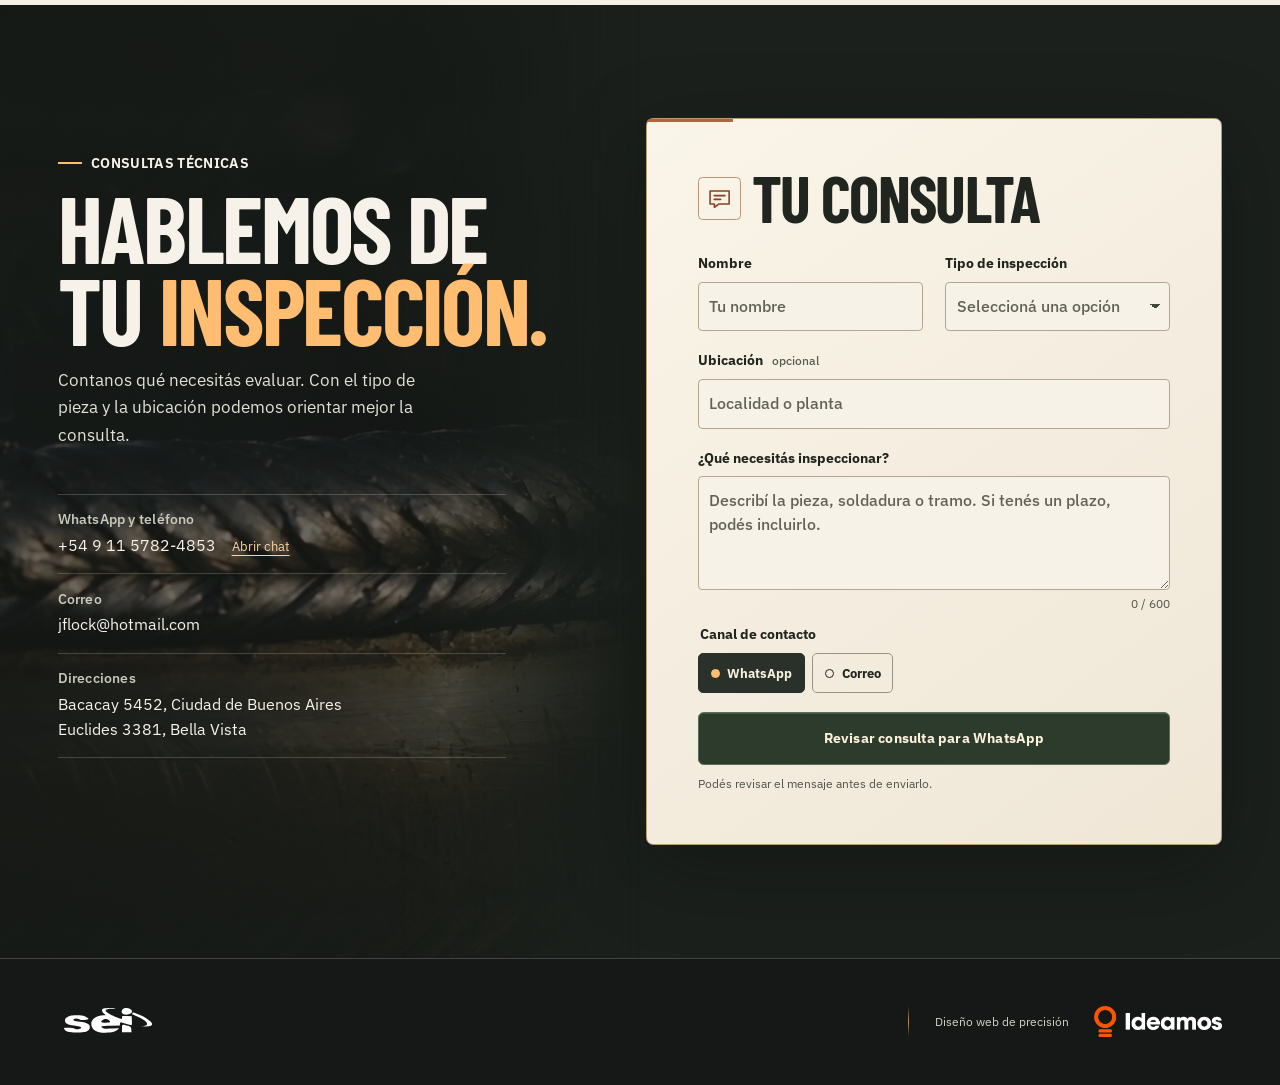
==== commit 03794445: "Incluir el formulario de contacto en todas las páginas" ====
--- a/index.html
+++ b/index.html
@@ -15,7 +15,7 @@
   <meta name="twitter:card" content="summary_large_image">
   <meta name="theme-color" content="#151817">
   <link rel="icon" href="assets/marca.svg?v=sei" type="image/svg+xml">
-  <link rel="stylesheet" href="assets/site.css?v=flock-industries-diamond">
+  <link rel="stylesheet" href="assets/site.css?v=flock-contact-shared">
   <script src="assets/site.js?v=flock-kilometers" defer></script>
   <title>Ensayos no destructivos por ultrasonido | Jorge Flock SEI</title>
   <script type="application/ld+json">{"@context":"https://schema.org","@type":"Organization","name":"Jorge Flock SEI","url":"https://jorgeflock.com.ar/","logo":"https://estudioideamos.github.io/jorge-flock/assets/sei.svg","telephone":"+54 9 11 5782 4853","email":"jflock@hotmail.com","areaServed":"Argentina"}</script>
--- a/assets/site.css
+++ b/assets/site.css
@@ -265,13 +265,13 @@
 }
 
 /* Contact and reading overlays */
-.home .contact {
+.contact {
   position: relative;
   isolation: isolate;
   overflow: clip;
   background: #1b201c;
 }
-.home .contact::before {
+.contact::before {
   content: "";
   position: absolute;
   z-index: -1;
@@ -279,7 +279,7 @@
   background: linear-gradient(180deg, #161a16e3 0%, #161a16a3 60%, #161a16ed 100%), url(steel-motion.webp?v=detail) 59% 61% / cover;
   mask-image: linear-gradient(90deg, #000 62%, transparent);
 }
-.home .contact-inner {
+.contact-inner {
   grid-template-columns: minmax(0, .94fr) minmax(0, 1.06fr);
   align-items: start;
   gap: clamp(2.4rem, 6vw, 6rem);
@@ -289,7 +289,7 @@
 .contact-editorial > p:not(.eyebrow) { color: #e2e1d5; max-width: 25rem; }
 .contact-editorial dl { margin-top: 2.8rem; max-width: 28rem; }
 .contact-editorial dd { margin-top: .25rem; font-size: .97rem; }
-.home .contact-form, .consultation-dialog {
+.contact-form, .consultation-dialog {
   --form-ink: #21251f;
   --form-paper: #f0ebe0;
   --form-line: #9b9888;
@@ -297,14 +297,14 @@
   color: var(--form-ink);
   background: var(--form-paper);
 }
-.home .contact-form {
+.contact-form {
   position: relative;
   min-width: 0;
   padding: clamp(1.45rem, 4vw, 4rem);
   border: 1px solid #faf3dd;
   box-shadow: 0 1.4rem 5rem #090d095c;
 }
-.home .contact-form::before {
+.contact-form::before {
   position: absolute;
   inset: 0 auto auto 0;
   width: 5.4rem;
@@ -393,7 +393,7 @@
 .contact-submit .button, .preview-send { background: #263027; color: #fff7e7; border-color: #263027; }
 .contact-submit .button { cursor: pointer; width: 100%; min-height: 3.35rem; }
 .contact-submit .button:hover, .preview-send:hover { background: #3c4b3e; color: #fff7e7; border-color: #3c4b3e; }
-.home .contact-form .contact-submit p { font-size: .78rem; line-height: 1.4; color: #535347; margin: .62rem 0 0; }
+.contact-form .contact-submit p { font-size: .78rem; line-height: 1.4; color: #535347; margin: .62rem 0 0; }
 .consultation-dialog, .gallery-viewer {
   border: 1px solid #c8bda7;
   padding: clamp(1.2rem, 4vw, 2.1rem);
@@ -446,14 +446,14 @@
 .gallery-controls span { font: 550 .8125rem/1 var(--sans); font-variant-numeric: tabular-nums; }
 
 @media (max-width: 835px) {
-  .home .contact-inner { grid-template-columns: minmax(0, 1fr); gap: 2.4rem; }
-  .home .contact::before { inset: 0 0 52%; mask-image: linear-gradient(#000 30%, transparent); }
+  .contact-inner { grid-template-columns: minmax(0, 1fr); gap: 2.4rem; }
+  .contact::before { inset: 0 0 52%; mask-image: linear-gradient(#000 30%, transparent); }
   .contact-editorial dl { margin-top: 1.7rem; }
-  .home .contact-form { max-width: 43rem; }
+  .contact-form { max-width: 43rem; }
 }
 @media (max-width: 460px) {
   .contact-fields { grid-template-columns: 1fr; gap: .94rem; }
-  .home .contact-form { padding: 1.24rem; }
+  .contact-form { padding: 1.24rem; }
   .hero .hero-description { max-width: 21rem; }
 }
 
@@ -1390,7 +1390,7 @@
 .internal .detail-section-bar { position: sticky; top: 0; z-index: 2; }
 .detail-section-nav a[aria-current=location] { color: var(--accent); }
 .detail-section-nav a[aria-current=location]::after { transform: scaleX(1); }
-.internal :is(#esquema, #detalle, #galeria, #trayectoria, #documentos, #consulta-tecnica) { scroll-margin-top: 4.5rem; }
+.internal :is(#esquema, #detalle, #galeria, #trayectoria, #documentos, #contacto, #consulta-tecnica) { scroll-margin-top: 4.5rem; }
 .internal .detail-body { padding-block: clamp(1.6rem, 4.6vw, 4.65rem); }
 .editorial-facts {
   display: grid;
@@ -1459,12 +1459,12 @@
   text-transform: none;
 }
 .editorial-close .button { min-height: 2.65rem; }
-.editorial-close nav h3 { font: .8rem/1.3 var(--sans); letter-spacing: .045em; color: #e3c59a; }
-.editorial-close nav ul { padding: 0; margin: .55rem 0 0; list-style: none; }
-.editorial-close nav li { border-top: 1px solid #d9c5a954; }
-.editorial-close nav li:last-child { border-bottom: 1px solid #d9c5a954; }
-.editorial-close nav a { display: block; padding: .45rem 0; font-size: .9rem; }
-.editorial-close nav a:hover { color: var(--accent); }
+.contact-related h3 { font: .8rem/1.3 var(--sans); letter-spacing: .045em; color: #e3c59a; }
+.contact-related ul { padding: 0; margin: .55rem 0 0; list-style: none; }
+.contact-related li { border-top: 1px solid #d9c5a954; }
+.contact-related li:last-child { border-bottom: 1px solid #d9c5a954; }
+.contact-related a { display: block; padding: .45rem 0; font-size: .9rem; }
+.contact-related a:hover { color: var(--accent); }
 
 @media (max-width: 800px) {
   .editorial-hero-layout { grid-template-columns: 1fr; gap: 1.45rem; }
@@ -1477,7 +1477,7 @@
   .editorial-facts { grid-template-columns: 1fr; }
   .editorial-facts > div { padding: .55rem 0; }
   .editorial-facts > div + div { border-left: 0; border-top: 1px solid var(--paper-line); }
-  .internal :is(#esquema, #detalle, #galeria, #trayectoria, #documentos, #consulta-tecnica) { scroll-margin-top: 6.2rem; }
+  .internal :is(#esquema, #detalle, #galeria, #trayectoria, #documentos, #contacto, #consulta-tecnica) { scroll-margin-top: 6.2rem; }
 }
 @media (prefers-reduced-motion: no-preference) {
   .editorial-heading h1 { animation: editorial-enter .76s var(--motion) both; }
@@ -1964,7 +1964,7 @@
   width: 1.18rem;
   height: 1.18rem;
 }
-.editorial-close nav a:focus-visible, .editorial-close nav a:hover { color: #ffcf94; }
+.contact-related a:focus-visible, .contact-related a:hover { color: #ffcf94; }
 .publication { border-radius: .4rem; overflow: clip; }
 .publication-action { display: inline-flex; gap: .32rem; align-items: center; }
 .publication-action .tech-icon { width: 1rem; height: 1rem; }
@@ -2053,14 +2053,14 @@
   background: #efe4d0;
   color: var(--rust);
 }
-.home .contact-form {
+.contact-form {
   border: 1px solid #ba9d75;
   border-radius: .45rem;
   background: linear-gradient(145deg, #faf5e9, #efe6d6);
 }
-.home .contact-form::before { border-top-left-radius: .45rem; }
-.home .contact-form h3 { display: flex; align-items: center; gap: .65rem; }
-.home .contact-form h3 .tech-icon {
+.contact-form::before { border-top-left-radius: .45rem; }
+.contact-form h3 { display: flex; align-items: center; gap: .65rem; }
+.contact-form h3 .tech-icon {
   width: 2.7rem;
   height: 2.7rem;
   padding: .47rem;
@@ -2068,11 +2068,11 @@
   border-radius: .28rem;
   color: var(--rust);
 }
-.home .field :is(input, select, textarea) {
+.field :is(input, select, textarea) {
   border: 1px solid #b3a58e;
   border-radius: .26rem;
 }
-.home .field :is(input, select, textarea):focus {
+.field :is(input, select, textarea):focus {
   border-color: var(--form-accent);
   box-shadow: 0 0 0 2px #94533033;
 }
@@ -2571,3 +2571,13 @@
 @media (max-width: 600px) {
   .gallery-viewer[open] { height: min(calc(100dvh - 1.25rem), 31rem); }
 }
+
+.contact-related {
+  margin-top: clamp(2rem, 5vw, 4.5rem);
+}
+.contact-related ul {
+  display: grid;
+  grid-template-columns: repeat(auto-fit, minmax(min(100%, 16rem), 1fr));
+  gap: .6rem 1.5rem;
+}
+.contact-related li:last-child { border-bottom: 0; }
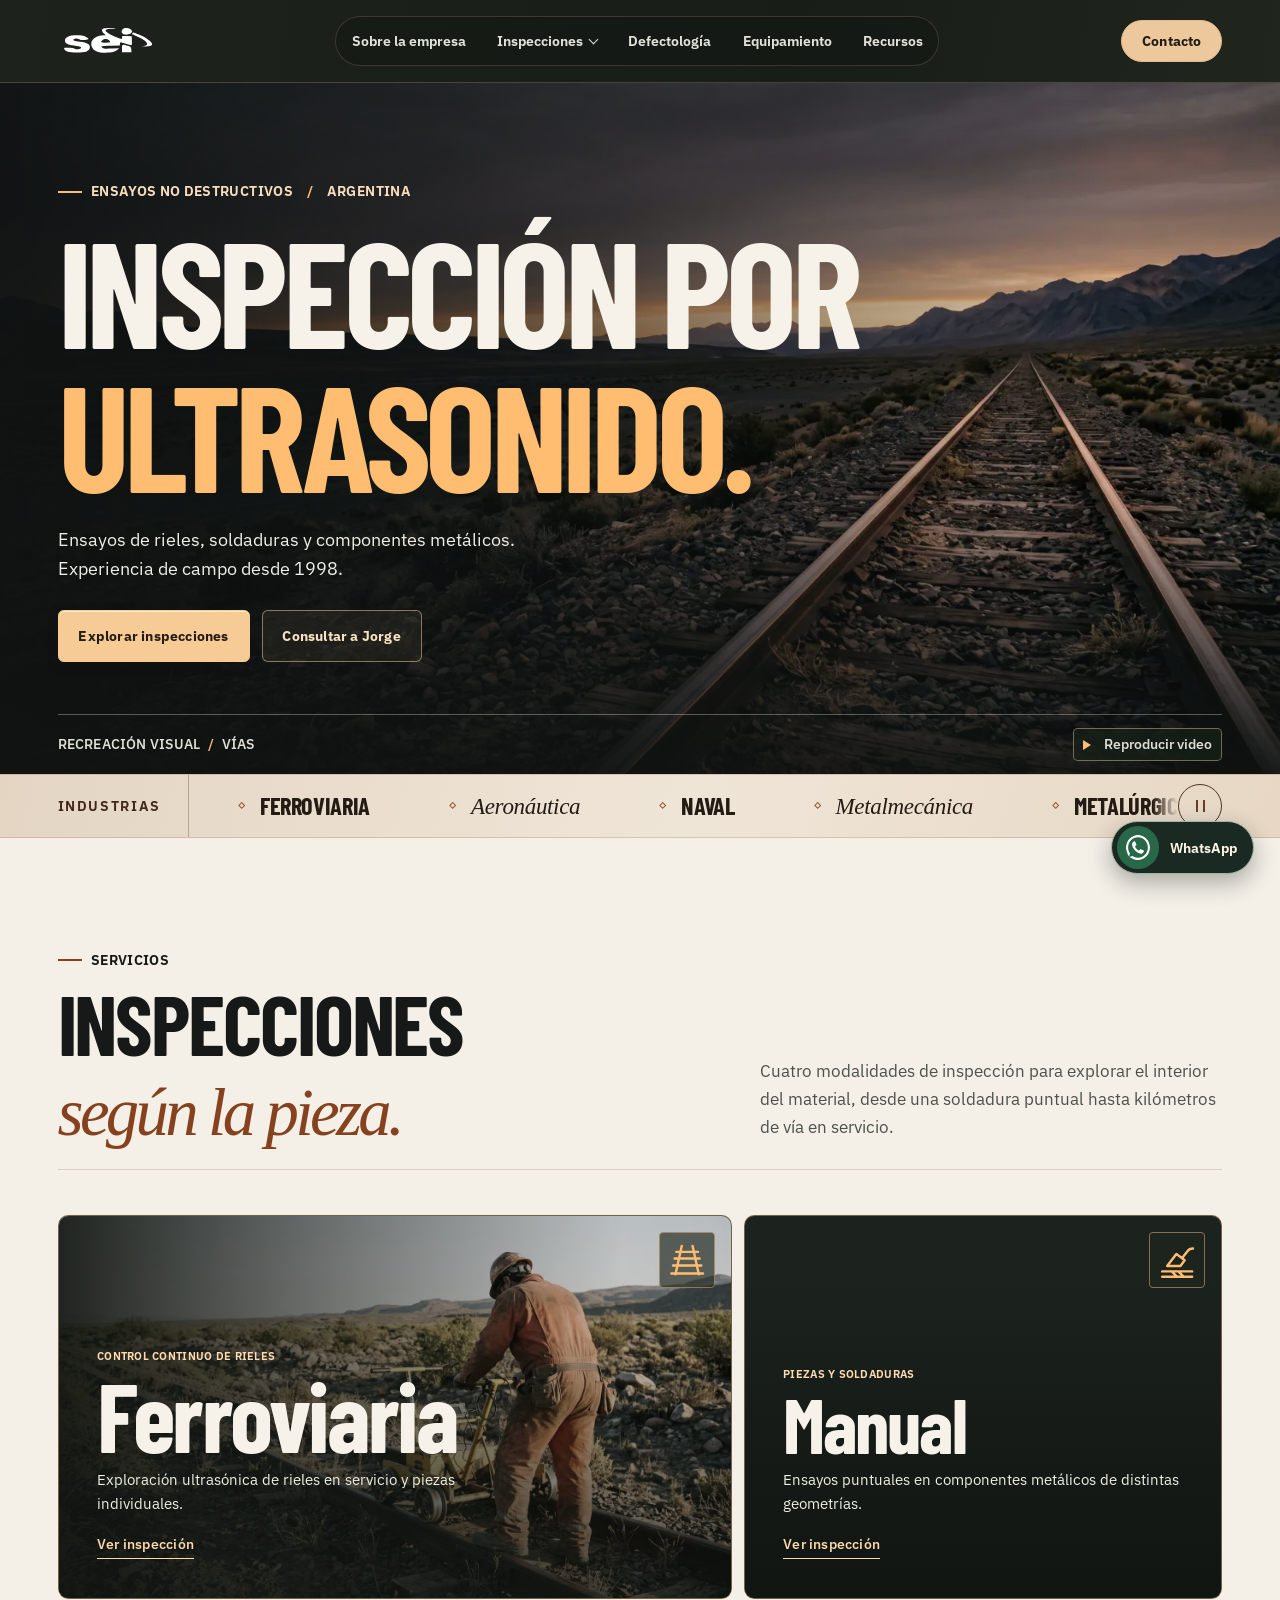
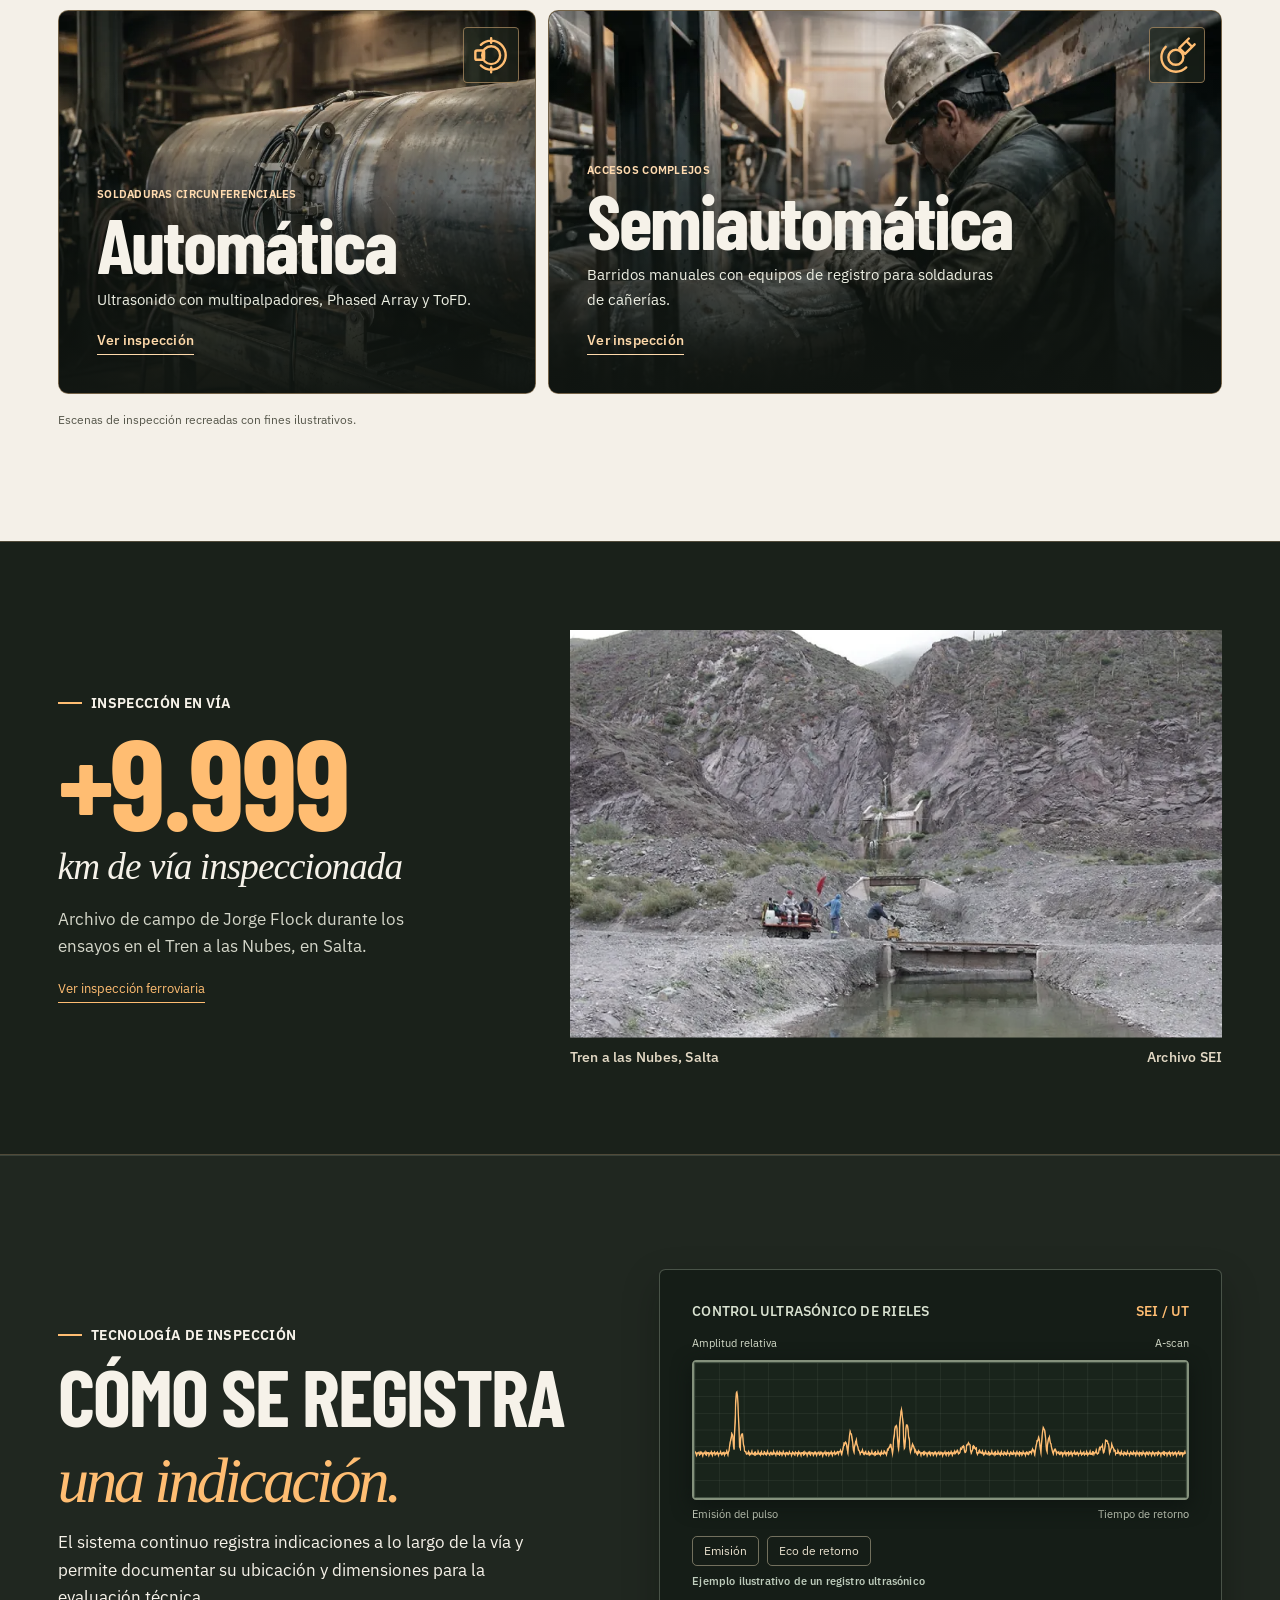
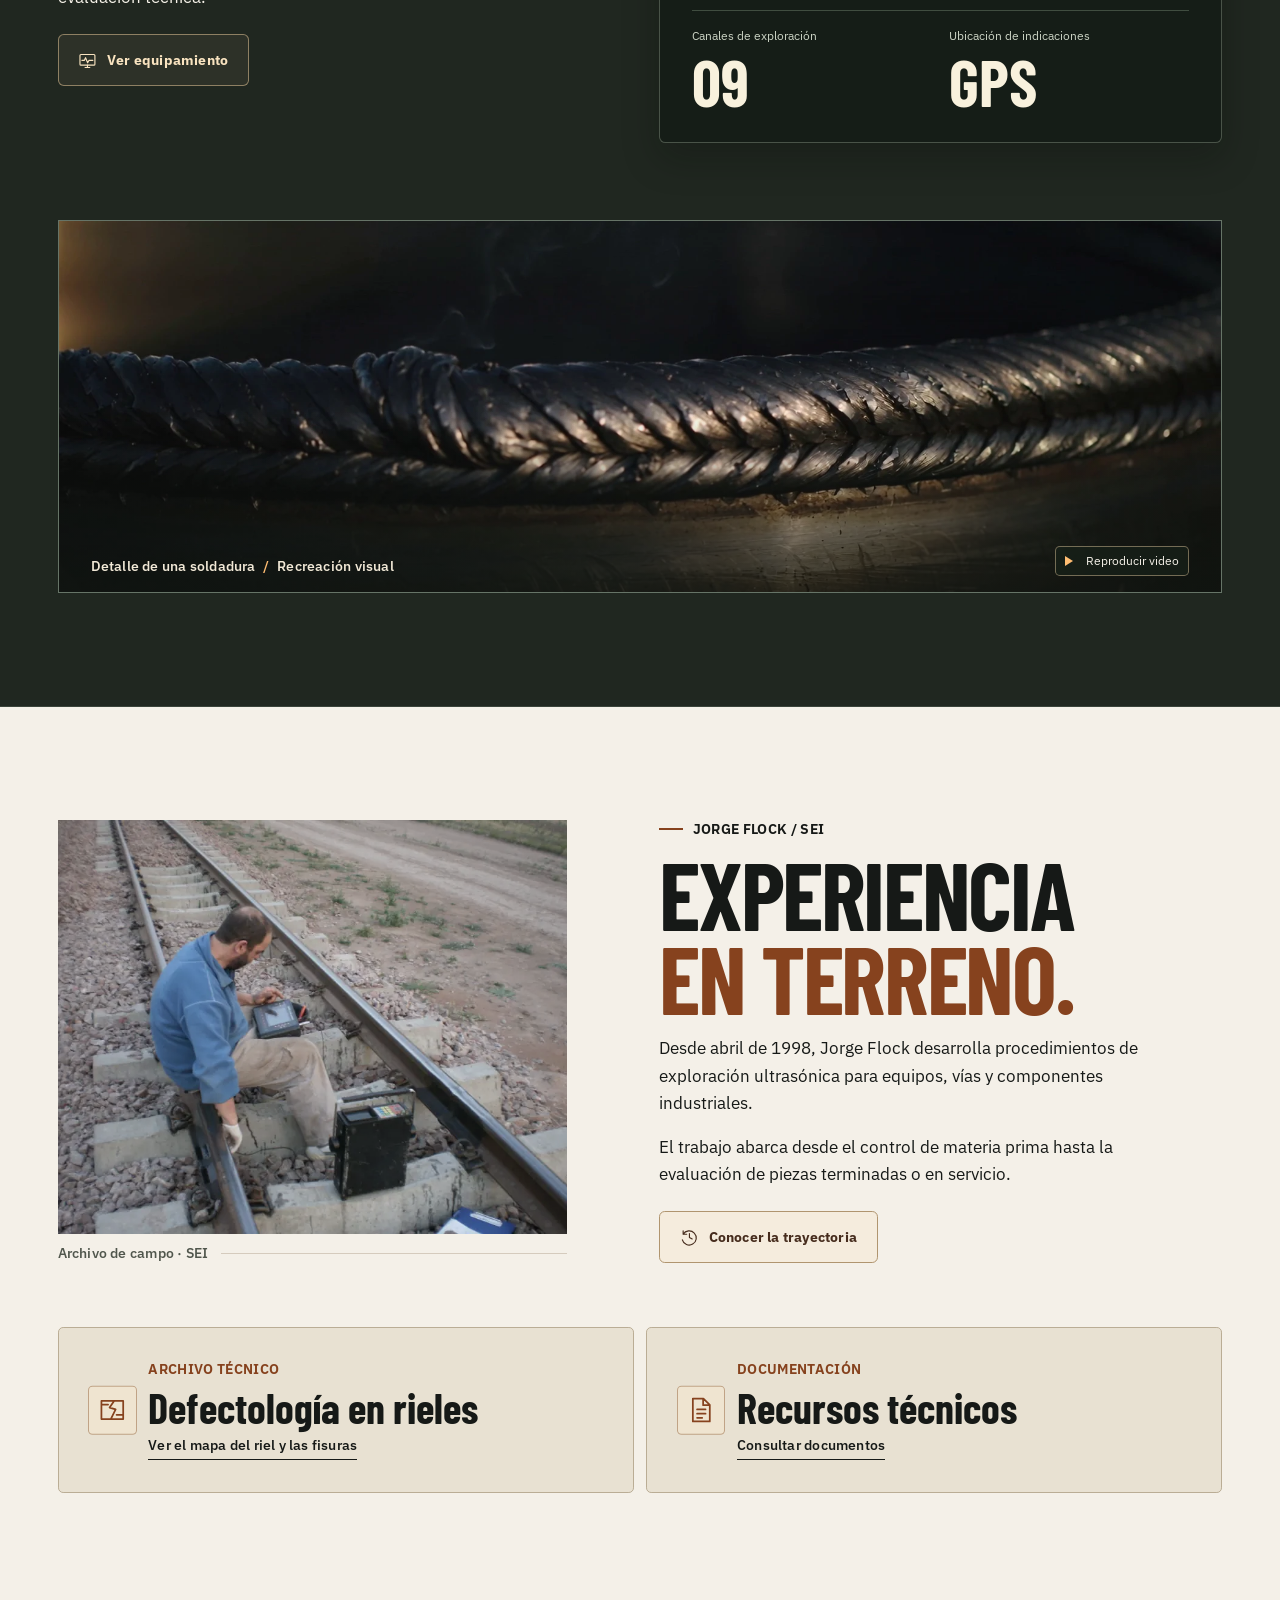
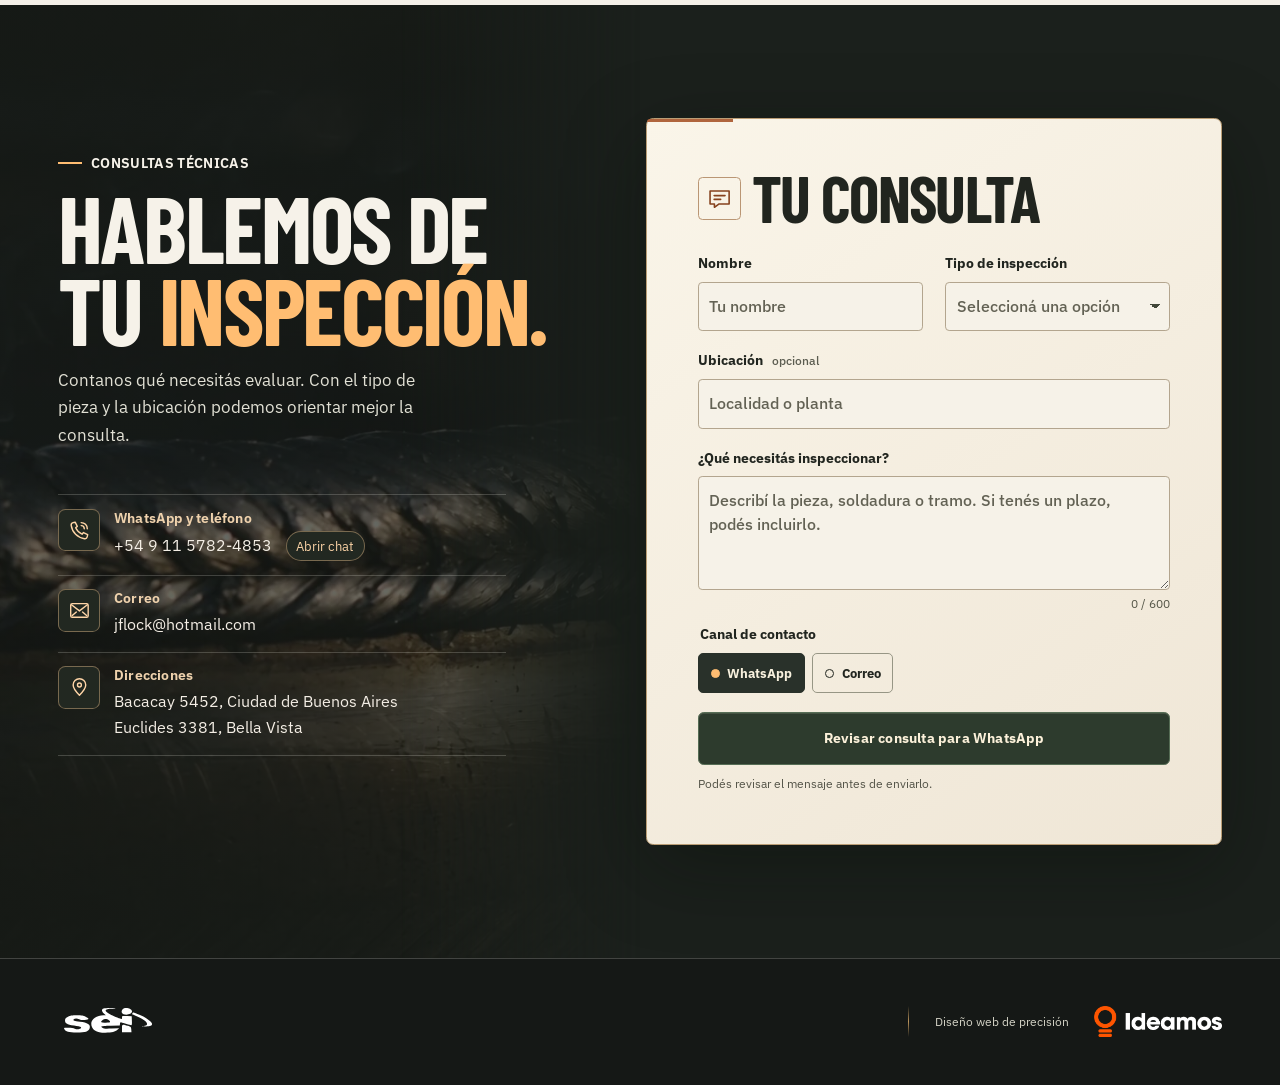
==== commit 3f7ffbfc: "Dar jerarquía visual a los datos de contacto" ====
--- a/index.html
+++ b/index.html
@@ -15,7 +15,7 @@
   <meta name="twitter:card" content="summary_large_image">
   <meta name="theme-color" content="#151817">
   <link rel="icon" href="assets/marca.svg?v=sei" type="image/svg+xml">
-  <link rel="stylesheet" href="assets/site.css?v=flock-contact-shared">
+  <link rel="stylesheet" href="assets/site.css?v=flock-contact-icons">
   <script src="assets/site.js?v=flock-kilometers" defer></script>
   <title>Ensayos no destructivos por ultrasonido | Jorge Flock SEI</title>
   <script type="application/ld+json">{"@context":"https://schema.org","@type":"Organization","name":"Jorge Flock SEI","url":"https://jorgeflock.com.ar/","logo":"https://estudioideamos.github.io/jorge-flock/assets/sei.svg","telephone":"+54 9 11 5782 4853","email":"jflock@hotmail.com","areaServed":"Argentina"}</script>
@@ -132,9 +132,9 @@
         <h2 id="contacto-titulo">Hablemos de<br>tu <em>inspección.</em></h2>
         <p>Contanos qué necesitás evaluar. Con el tipo de pieza y la ubicación podemos orientar mejor la consulta.</p>
         <dl class="contact-data">
-          <div><dt>WhatsApp y teléfono</dt><dd class="contact-phone"><a href="tel:+5491157824853">+54 9 11 5782-4853</a><a class="contact-direct" href="https://wa.me/5491157824853">Abrir chat</a></dd></div>
-          <div><dt>Correo</dt><dd><a href="mailto:jflock@hotmail.com">jflock@hotmail.com</a></dd></div>
-          <div><dt>Direcciones</dt><dd>Bacacay 5452, Ciudad de Buenos Aires<br>Euclides 3381, Bella Vista</dd></div>
+          <div><dt><svg class="contact-data-icon" viewBox="0 0 24 24" aria-hidden="true" focusable="false"><use href="assets/inspection-icons.svg?v=contact#contact-phone"/></svg>WhatsApp y teléfono</dt><dd class="contact-phone"><a href="tel:+5491157824853">+54 9 11 5782-4853</a><a class="contact-direct" href="https://wa.me/5491157824853">Abrir chat</a></dd></div>
+          <div><dt><svg class="contact-data-icon" viewBox="0 0 24 24" aria-hidden="true" focusable="false"><use href="assets/inspection-icons.svg?v=contact#contact-mail"/></svg>Correo</dt><dd><a href="mailto:jflock@hotmail.com">jflock@hotmail.com</a></dd></div>
+          <div><dt><svg class="contact-data-icon" viewBox="0 0 24 24" aria-hidden="true" focusable="false"><use href="assets/inspection-icons.svg?v=contact#pin"/></svg>Direcciones</dt><dd>Bacacay 5452, Ciudad de Buenos Aires<br>Euclides 3381, Bella Vista</dd></div>
         </dl>
       </div>
 
--- a/assets/site.css
+++ b/assets/site.css
@@ -2581,3 +2581,47 @@
   gap: .6rem 1.5rem;
 }
 .contact-related li:last-child { border-bottom: 0; }
+
+.contact-data > div {
+  position: relative;
+  min-height: 4.65rem;
+  padding-block: .85rem;
+  padding-inline-start: clamp(3.1rem, 4.4vw, 3.85rem);
+}
+.contact-data-icon {
+  position: absolute;
+  inset-block-start: .85rem;
+  inset-inline-start: 0;
+  width: clamp(2.3rem, 3.35vw, 2.8rem);
+  height: clamp(2.3rem, 3.35vw, 2.8rem);
+  padding: .55rem;
+  border: 1px solid #dfb68575;
+  border-radius: .46rem;
+  background: #222821;
+  color: #ffd5a7;
+}
+.contact-data dt {
+  color: #efd2ad;
+  font-weight: 650;
+}
+.contact-editorial .contact-data dd {
+  color: #f4eee5;
+  font-size: 1rem;
+  overflow-wrap: anywhere;
+}
+.contact-data .contact-phone { align-items: center; gap: .35rem .85rem; }
+.contact-data .contact-direct {
+  display: inline-flex;
+  align-items: center;
+  min-height: 1.85rem;
+  padding-inline: .6rem;
+  border: 1px solid #dfb68575;
+  border-radius: 99px;
+  background: #222821;
+  text-decoration: none;
+}
+.contact-data .contact-direct:is(:hover, :focus-visible) {
+  border-color: #ffd5a7;
+  background: #ffd5a7;
+  color: #252019;
+}
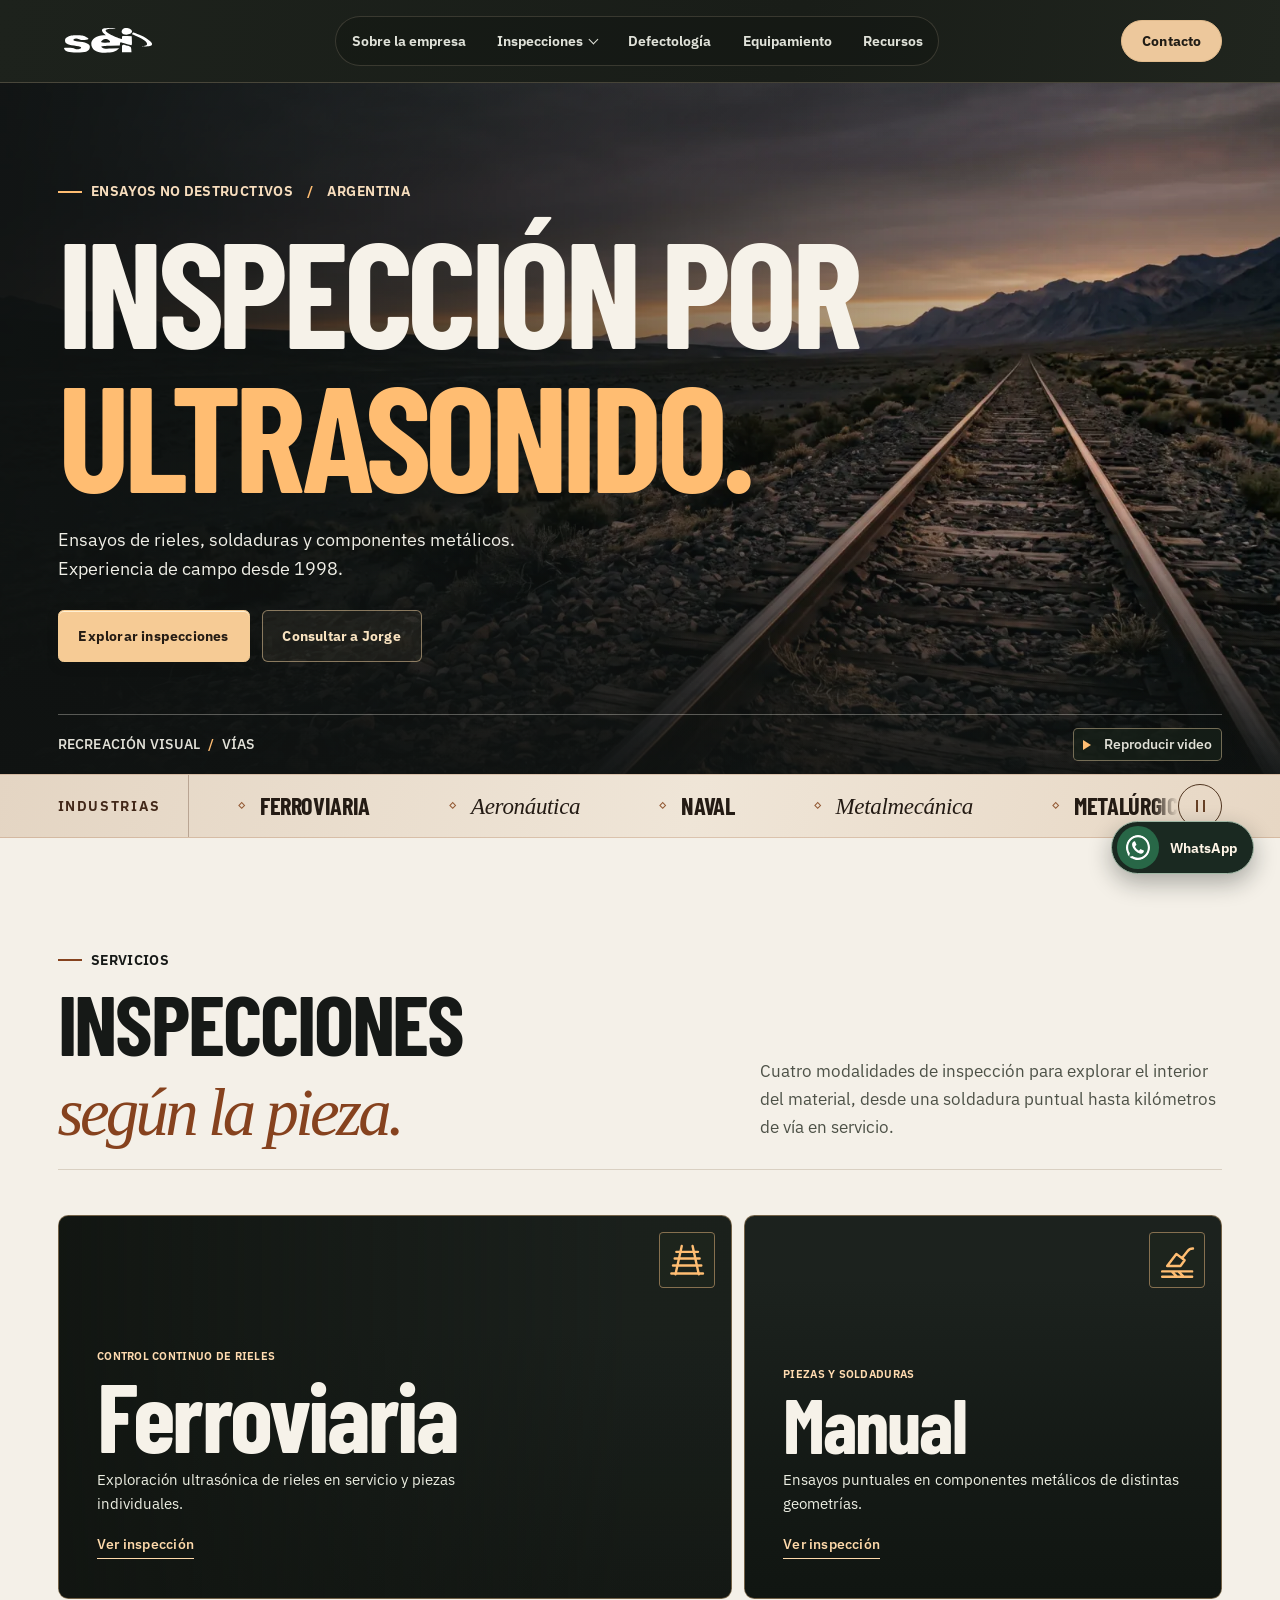
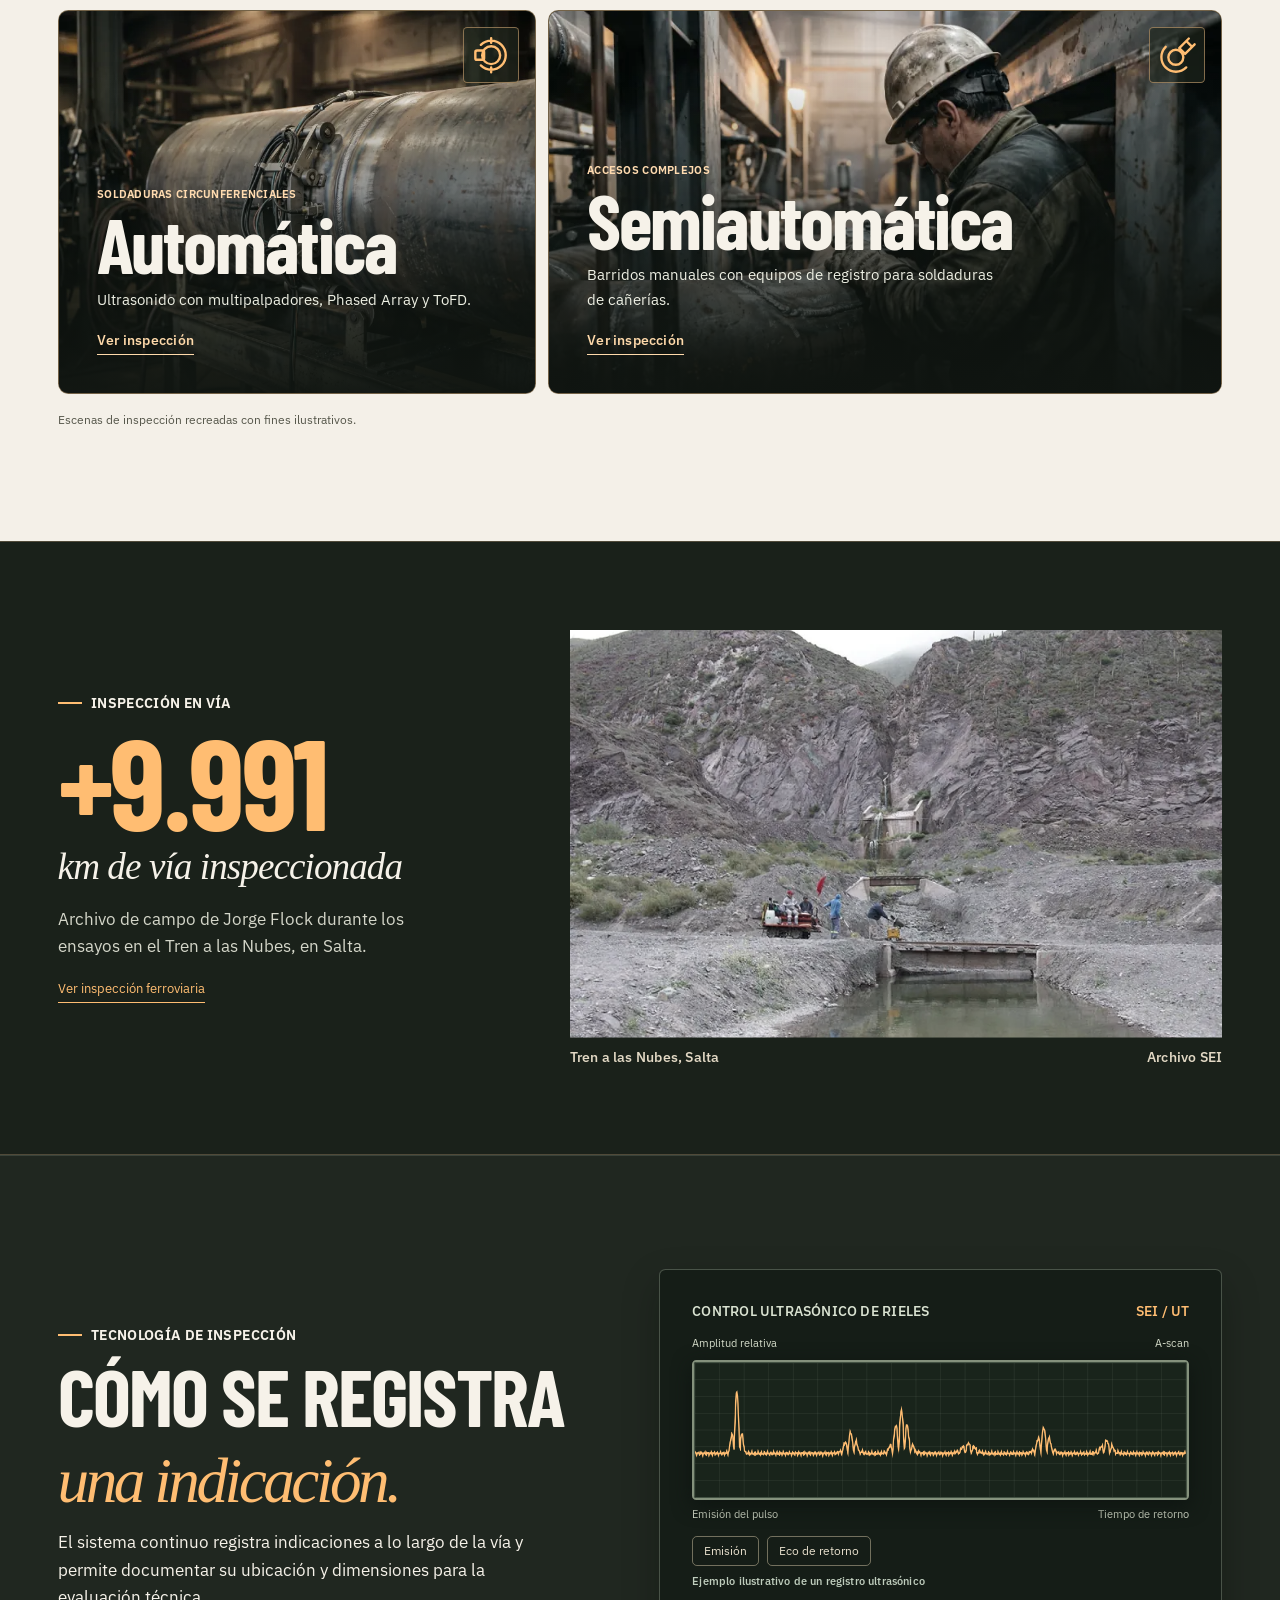
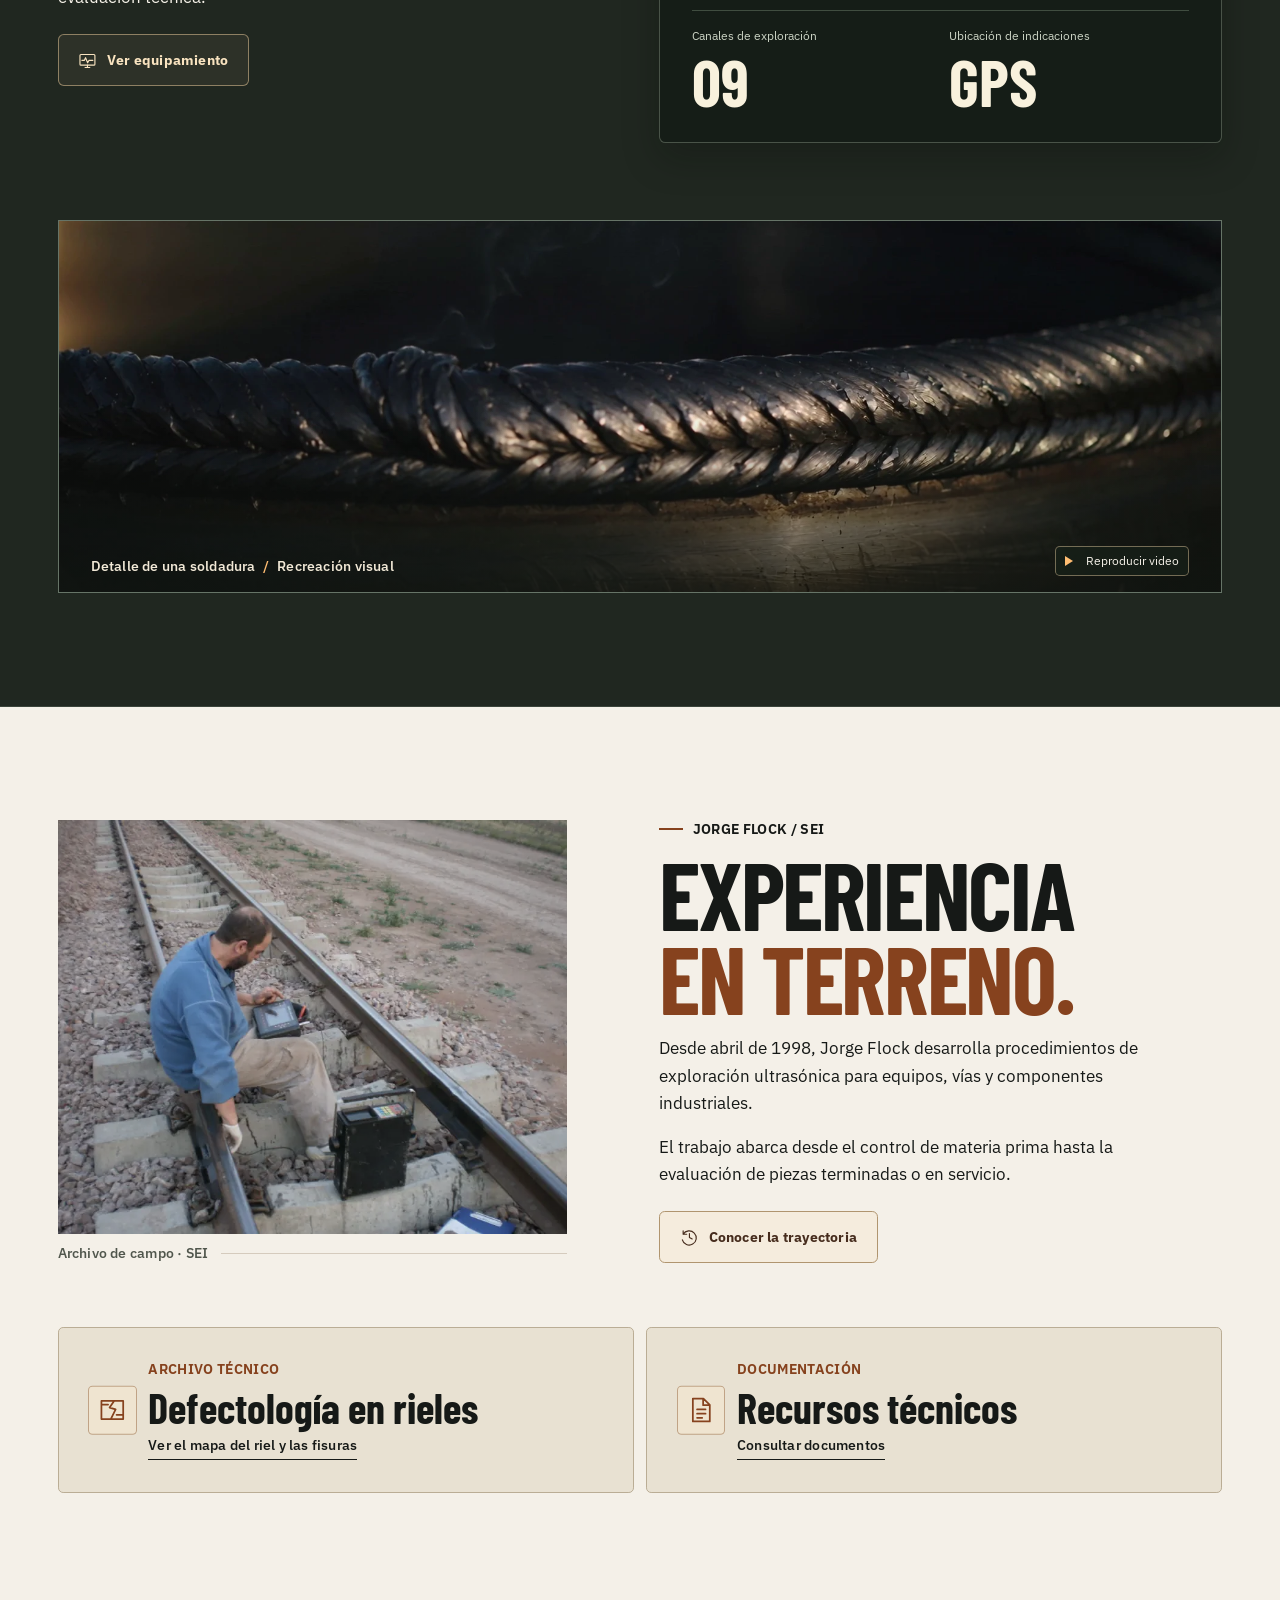
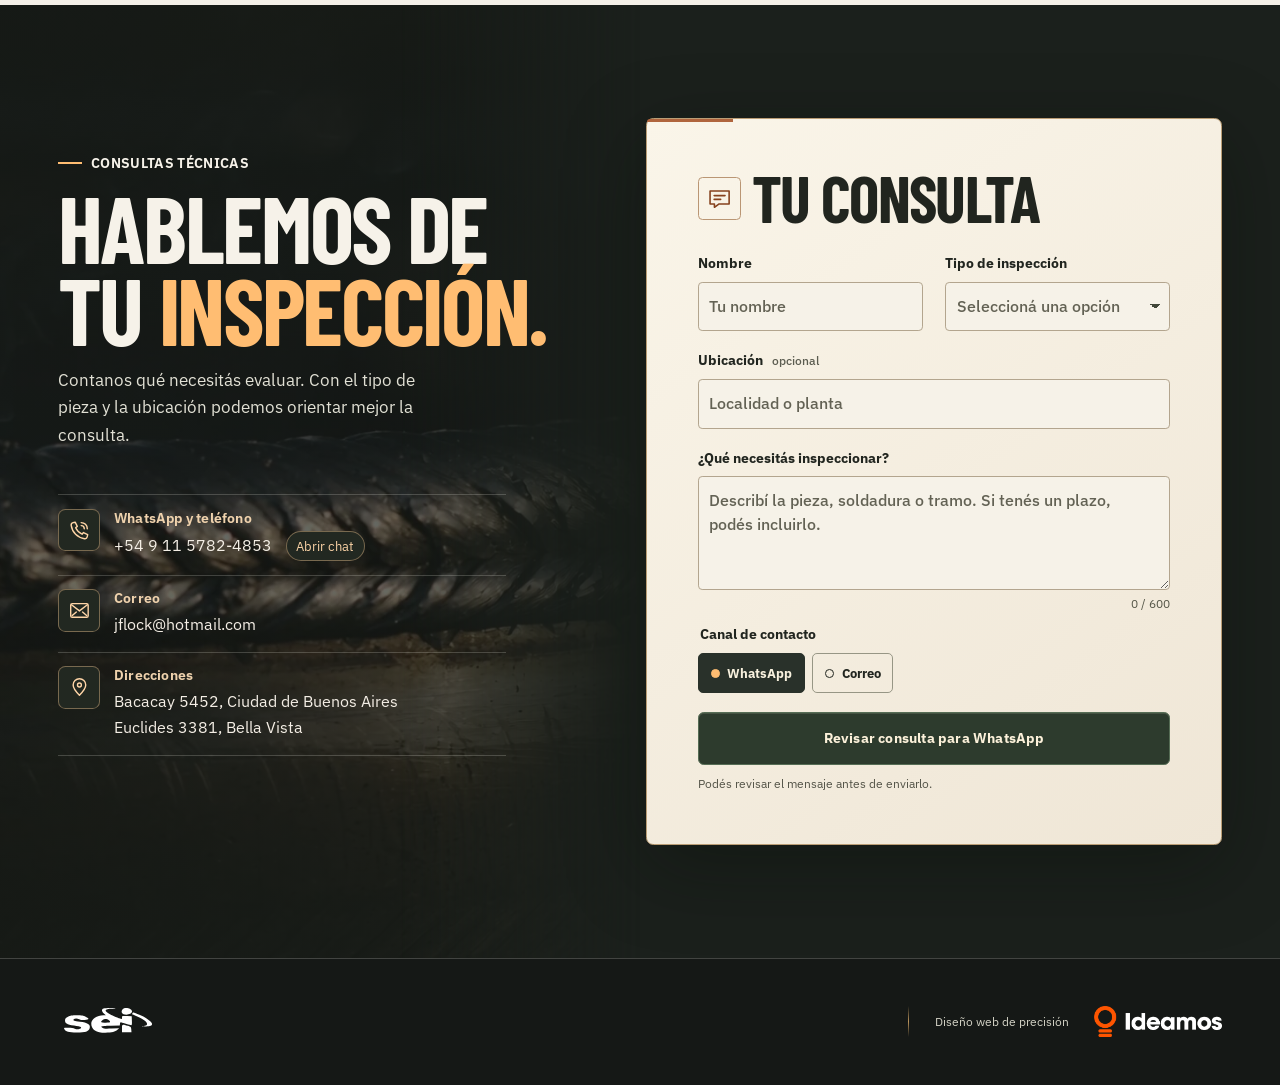
==== commit 4b9d5bec: "Centrar el crédito de Ideamos en el pie móvil" ====
--- a/index.html
+++ b/index.html
@@ -15,7 +15,7 @@
   <meta name="twitter:card" content="summary_large_image">
   <meta name="theme-color" content="#151817">
   <link rel="icon" href="assets/marca.svg?v=sei" type="image/svg+xml">
-  <link rel="stylesheet" href="assets/site.css?v=flock-contact-icons">
+  <link rel="stylesheet" href="assets/site.css?v=flock-footer-mobile">
   <script src="assets/site.js?v=flock-kilometers" defer></script>
   <title>Ensayos no destructivos por ultrasonido | Jorge Flock SEI</title>
   <script type="application/ld+json">{"@context":"https://schema.org","@type":"Organization","name":"Jorge Flock SEI","url":"https://jorgeflock.com.ar/","logo":"https://estudioideamos.github.io/jorge-flock/assets/sei.svg","telephone":"+54 9 11 5782 4853","email":"jflock@hotmail.com","areaServed":"Argentina"}</script>
--- a/assets/site.css
+++ b/assets/site.css
@@ -127,8 +127,20 @@
 .footer-credit:hover, .footer-credit:focus-visible { color: var(--accent); }
 .footer-credit:hover img { transform: translateX(.2rem); }
 @media (max-width: 600px) {
-  .footer-inner { flex-direction: column; align-items: stretch; gap: 1.3rem; }
-  .footer-credit { width: fit-content; max-width: 100%; }
+  .footer-inner {
+    flex-direction: column;
+    align-items: center;
+    gap: 1.35rem;
+    padding-block: 1.8rem calc(1.9rem + env(safe-area-inset-bottom, 0px));
+  }
+  .footer-credit {
+    flex-direction: column;
+    gap: .4rem;
+    width: fit-content;
+    max-width: 100%;
+    text-align: center;
+  }
+  .footer-credit:hover img { transform: none; }
   .footer-credit::before { display: none; }
   .footer-credit img { order: -1; flex: none; }
 }
@@ -1697,9 +1709,6 @@
 @media (max-width: 960px) {
   body:has(.menu-toggle[aria-expanded=true]) .whatsapp-float { display: none; }
 }
-@media (max-width: 600px) {
-  .footer-inner { padding-bottom: 4.8rem; }
-}
 @media (prefers-reduced-motion: no-preference) {
   .whatsapp-float { animation: whatsapp-enter .55s .18s var(--motion) backwards; }
   .whatsapp-float img { transition: transform .3s var(--motion), background .2s; }
